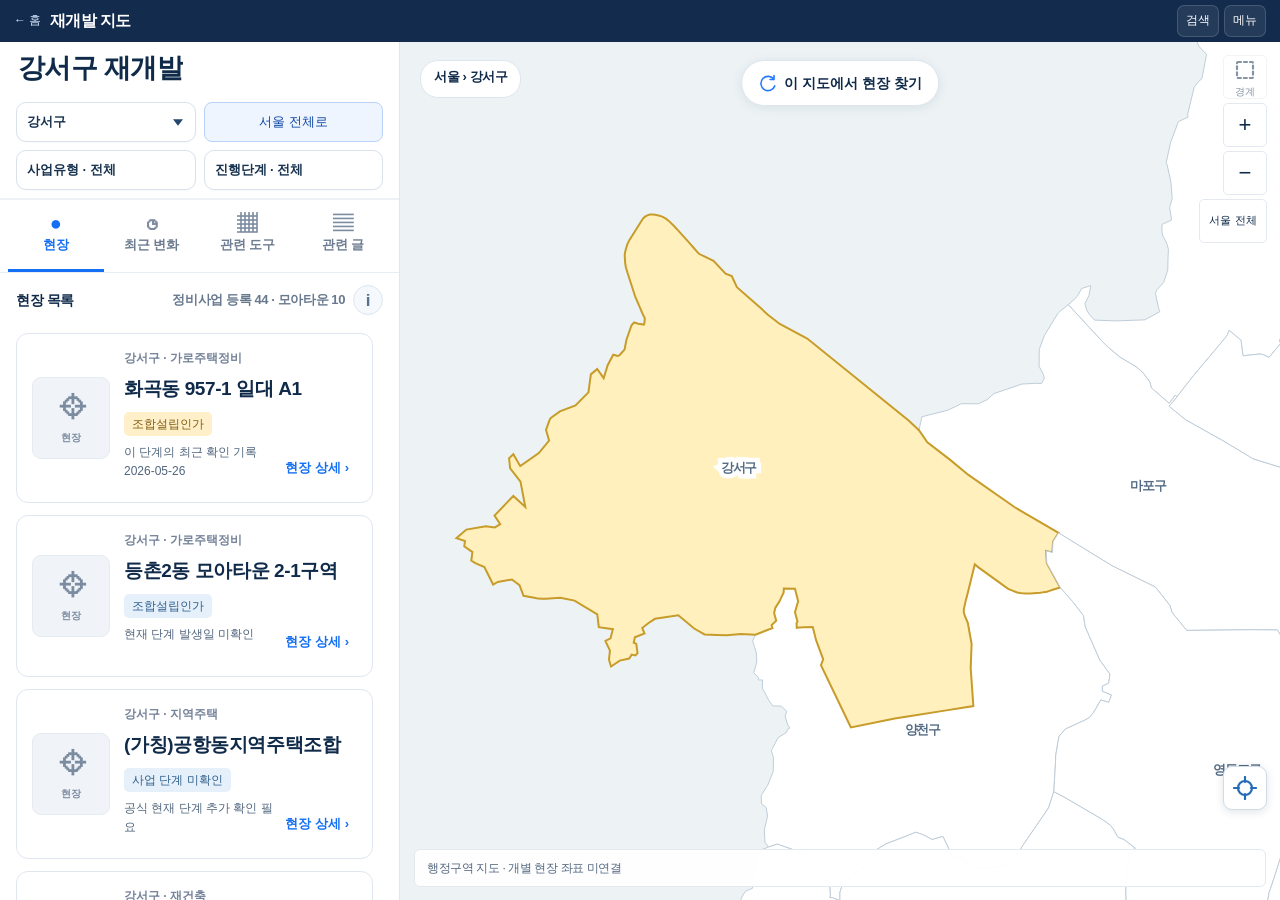
==== app/index.html @ 0e72fe03 "Add redevelopment project links and restore exploration state" ====
<!doctype html><html lang="ko"><head><meta charset="utf-8"><meta name="viewport" content="width=device-width,initial-scale=1"><meta name="robots" content="noindex,nofollow"><meta name="theme-color" content="#102b49"><title>Rent Check 개선 코드 검수 · 미완료</title><link rel="icon" href="favicon.svg"><link rel="stylesheet" href="style.css"><link rel="stylesheet" href="ui-polish.css"><link rel="stylesheet" href="home-calendar-ui.css"><link rel="stylesheet" href="redevelopment-pilot.css?v=20261013-6"><link rel="stylesheet" href="redevelopment-shell.css?v=20261014-links1"></head><body>
<a class="skip" href="#results">목록으로 이동</a><header><a class="brand" href="#map" data-page="map"><b>Rc</b> Rent Check</a><nav class="topnav" aria-label="주요 메뉴"><button data-page="map" aria-current="page"><svg viewBox="0 0 24 24" fill="none" stroke="currentColor" stroke-width="2.2" stroke-linecap="round" stroke-linejoin="round" aria-hidden="true"><path d="M20 10c0 6-8 12-8 12S4 16 4 10a8 8 0 1 1 16 0Z" fill="currentColor"/><circle cx="12" cy="10" r="2.5" fill="white" stroke="white"/></svg><span>지도 탐색</span></button><button data-page="tools"><svg viewBox="0 0 24 24" fill="none" stroke="currentColor" stroke-width="2.2" stroke-linecap="round" stroke-linejoin="round" aria-hidden="true"><rect x="5" y="2" width="14" height="20" rx="2" fill="currentColor"/><path d="M8 6h8M8 11h1m3 0h1m3 0h.01M8 15h1m3 0h1m3 0h.01M8 19h1m3 0h1m3 0h.01" stroke="white"/></svg><span>계산도구</span></button><button data-page="articles"><svg viewBox="0 0 24 24" fill="none" stroke="currentColor" stroke-width="2.2" stroke-linecap="round" stroke-linejoin="round" aria-hidden="true"><path d="M6 2h9l4 4v16H6Z" fill="currentColor"/><path d="M14 2v5h5M9 11h7M9 15h7M9 19h5" stroke="white"/></svg><span>글 모아보기</span></button></nav><a class="header-calendar" href="public-housing.html" aria-label="공공주택 캘린더 열기" title="공공주택 캘린더"><svg class="header-calendar-icon" viewBox="0 0 24 24" fill="none" stroke="currentColor" stroke-width="1.8" stroke-linecap="round" stroke-linejoin="round" aria-hidden="true"><rect x="3" y="5" width="18" height="16" rx="2"/><path d="M7 3v4m10-4v4M3 11h18M7 15h2m4 0h2m-8 3h2"/></svg><span class="header-calendar-full">공공주택 캘린더 →</span><span class="header-calendar-short" aria-hidden="true">캘린더</span></a><span class="private">비공개 검수중</span><div class="mobile-header-actions"><button data-open-search aria-label="현장 이름·주소 검색" disabled><svg viewBox="0 0 24 24" fill="none" stroke="currentColor" stroke-width="2.2" aria-hidden="true"><circle cx="10" cy="10" r="6"/><path d="m15 15 6 6"/></svg></button><button data-open-menu aria-label="빠른 메뉴" disabled><svg viewBox="0 0 24 24" fill="none" stroke="currentColor" stroke-width="2.2" aria-hidden="true"><path d="M4 6h16M4 12h16M4 18h16"/></svg></button></div></header>
<main id="mapPage"><div class="tabs" role="tablist" aria-label="지도 주제"><button role="tab" data-tab="transactions" aria-selected="true">실거래</button><button role="tab" data-tab="housing">공공주택</button><button role="tab" data-tab="redevelopment">재개발</button><button role="tab" data-tab="sale">분양</button><button role="tab" data-tab="auction">경매</button></div>
<div id="designFilters" class="design-filterbar" aria-label="지도 조건" aria-busy="true"><div class="filter-chip-scroll"><select id="designDistrict" aria-label="지역 자료 불러오는 중" disabled><option>지역 준비 중</option></select><select aria-label="사업유형 준비 중" disabled><option>사업유형</option></select><select aria-label="진행단계 준비 중" disabled><option>진행단계</option></select></div><button data-design-more aria-label="추가 조건 준비 중" disabled>☷</button></div>
<section class="kakao-connect" aria-label="카카오 지도 직접 연결"><details><summary>카카오 지도 연결 · 이 탭에서만 사용</summary><p>JavaScript 키는 이 탭 메모리에서만 사용하며, 지도 연결 버튼을 누르면 공식 카카오 SDK 요청으로 카카오에 전달됩니다. 우리 서버·저장소·페이지 주소·분석 로그에 저장하지 않습니다. 새로고침하면 다시 입력해야 합니다.</p><div class="kakao-input-row"><label for="kakaoSessionKey">시제품 JavaScript 키</label><input id="kakaoSessionKey" type="password" autocomplete="off" spellcheck="false" autocapitalize="none" aria-describedby="kakaoConnectionStatus"><button type="button" id="connectKakao">지도 연결</button></div><p id="kakaoConnectionStatus" role="status">직접 키를 입력하고 버튼을 누르기 전에는 카카오 SDK를 요청하지 않습니다. 실제 지도 연결은 아직 미검증입니다.</p></details></section><div class="workspace"><aside class="listpane"><div class="sheet-handle"></div><div class="listtop"><h1 id="listTitle">자료 불러오는 중</h1><button id="mobileToggle" class="subtle">지도 크게</button></div><nav id="subnav" class="subnav" aria-label="주제별 메뉴"></nav><div class="filters"><label>지역<select id="district"></select></label><label id="dongLabel">동<select id="dong"><option value="all">동 전체</option></select></label><label class="searchlabel">이름·주소 검색<input id="search" type="search" placeholder="현장 또는 단지명" autocomplete="off"></label></div><div id="context"></div><div class="listhead"><strong id="resultTitle"></strong><span id="count" aria-live="polite"></span></div><p id="coverage" class="coverage"></p><div id="results" tabindex="-1" aria-busy="true"></div></aside>
<section class="mapsection" aria-label="서울 주거 지도"><div class="maphead"><strong id="mapHeading">서울 · 강서구</strong><span id="mapLevel">구 → 동 → 단지</span></div><div class="mapcanvas"><div id="kakaoMap" hidden aria-label="카카오 재개발 지도"></div><div id="kakaoMapStatus" class="kakao-map-status" role="status"></div><svg id="map" viewBox="0 0 900 640" role="group" aria-label="서울 행정구역 지도"></svg><div class="zoom"><button id="zoomIn" aria-label="지도 확대">+</button><button id="zoomOut" aria-label="지도 축소">−</button><button id="resetMap">서울 전체</button></div><button id="searchBounds" class="bounds">이 지도 범위에서 보기</button><div id="mapLegend" class="mapnote">구·동 선택 후 단지를 선택하세요.</div></div><p id="mapCaption" class="mapcaption">행정구역 기반 지도 · 건물 경계나 지적도와 다릅니다.</p><div class="sourcefoot">SGIS 원자료 · vuski/admdongkor 가공 · 2026.07.01 <a href="LICENSE-DATA.txt" target="_blank">이용조건</a></div></section>
<aside id="detail" class="detailpane" hidden aria-labelledby="detailTitle"><div class="detailtop"><button id="closeDetail" class="subtle">← 목록으로</button><span id="detailKind"></span><button id="collapseDetail" class="subtle mobile-only" aria-expanded="true">축소</button></div><div id="detailBody"></div></aside></div></main>
<main id="toolsPage" hidden class="contentpage"><span class="eyebrow">목적에 맞게 바로 계산하세요</span><h1>계산도구</h1><p class="muted">기존 계산기의 독립 주소와 계산 규칙을 그대로 이용합니다.</p><div id="toolsGrid" class="cardgrid"></div><p class="warning">청년주택 가점 도구는 청년주택에만 적용됩니다. 든든전세·신혼부부 공고의 자격 판단에는 사용하지 않습니다. 전월세 비교는 민간 임대차용이며 공공임대 조건 계산에 적용하지 않습니다.</p></main>
<main id="articlesPage" hidden class="contentpage"><h1>글 모아보기</h1><div class="articletoolbar"><div class="segmented" role="tablist" aria-label="글 종류"><button data-category="analysis" role="tab" aria-selected="true">자체 분석</button><button data-category="guide" role="tab" aria-selected="false">실전 가이드</button></div><label>글 검색<input id="articleSearch" type="search" placeholder="제목으로 찾기"></label></div><div id="articlesList"></div></main>
<main id="readerPage" hidden><div class="readerbar"><button id="backReader" class="subtle">← 이전 화면으로</button><span id="readerCategory" class="badge gold"></span><a id="readerOriginal" target="_blank" rel="noopener">기존 주소에서 보기 ↗</a></div><p class="reader-note">기존 본문·표를 담은 읽기 화면입니다. 분석의 기준일은 본문에 표시된 날짜를 따릅니다.</p><iframe id="articleFrame" title="글 전체 본문" sandbox="allow-scripts allow-same-origin allow-popups allow-popups-to-escape-sandbox"></iframe></main>
<footer><span class="brand small"><b>Rc</b> Rent Check</span><button id="aboutBtn">자료·검토 범위</button><a href="https://rent-check.kr/" target="_blank" rel="noopener">기존 사이트 ↗</a><span>2026.10.09 고정 자료 · 자동 갱신 미연결</span></footer>
<dialog id="about"><div class="detailtop"><h2>자료·검토 범위</h2><button id="closeAbout" class="subtle">닫기</button></div><div class="aboutbody"><p>운영 사이트를 바꾸지 않은 비공개 시제품입니다. 실거래는 강서구 684개 단지의 공개 집계 자료를 동별·단지별로 나누어 불러옵니다. 최근 6개월 기본, 상세에서 최근 3개월을 선택할 수 있습니다.</p><p>공공주택은 2026.10.01 LH 서울 든든전세 공고의 25개 공급대상, 56호입니다. 동·호는 공식 공급목록 그대로 유지합니다. 확인된 주소 좌표만 지도에 표시하며 미확인 주소는 목록에서 확인할 수 있습니다.</p><p>실거래 좌표는 기존 공개 캐시 기준입니다. 공공주택 좌표의 주소 대조 근거는 상세에 표시합니다. 지도는 현장 측량 결과가 아닙니다.</p><p>재개발은 공식 정비사업 등록 1,175행과 모아타운 관리구역 113개를 구분해 표시합니다. 전체 현장의 상세 이력을 새로 수집한 자료는 아닙니다. 미수집 정보는 확인 필요로 표시합니다. 분양·경매는 자료 미연결이며 실제 매물이나 가격을 만들지 않았습니다.</p><p>사용자가 직접 연결하면 카카오 지도 API를 사용합니다. 추적 코드·광고 스크립트·위치 권한은 사용하지 않습니다. 원본 비공개 Engine 자료는 포함하지 않았습니다. 기존 글의 링크와 도구 주소는 운영 주소로 연결됩니다.</p><p>SVG 경계: SGIS · vuski/admdongkor, CC BY 4.0. <a href="LICENSE-DATA.txt" target="_blank">이용조건</a></p></div></dialog>
<script src="data/projects.js" defer></script><script src="data/redevelopment-stage-checks.js?v=20261013-card1" defer></script><script src="redevelopment-status.js?v=20261013-date-route1" defer></script><script src="redevelopment-card.js?v=20261014-links1" defer></script><script src="kakao-map-engine.js?v=20261013-card1" defer></script><script src="config.public.js" defer></script><script src="kakao-session.js" defer></script><script src="housing-list-state.js"></script>
<script src="housing-supply.js"></script><script src="home-calendar-link.js" defer></script><script src="data/banghwa6-pilot.js" defer></script><script src="redevelopment-pilot.js?v=20261014-links1" defer></script><script src="redevelopment-shell.js?v=20261013-route1" defer></script><script src="app.js?v=20261014-links1" defer></script><dialog id="calendarDialog" class="calendar-dialog" aria-label="공고 캘린더"></dialog><script src="kakao-autoconnect.js" defer></script><script src="ui-polish.js" defer></script></body></html>
---- app/style.css ----
:root{--navy:#102b49;--ink:#102740;--gold:#d3a12b;--blue:#246cb6;--line:#dce5ee;--muted:#657990;--bg:#f4f7fa}*{box-sizing:border-box}body{margin:0;background:var(--bg);color:var(--ink);font:15px/1.6 system-ui,-apple-system,'Malgun Gothic',sans-serif}button,input,select{font:inherit;color:inherit}button,a,select{-webkit-tap-highlight-color:transparent}button{cursor:pointer}button:disabled{opacity:.5;cursor:default}a{color:var(--blue);text-underline-offset:3px}button:focus-visible,a:focus-visible,input:focus-visible,select:focus-visible,[tabindex]:focus-visible{outline:3px solid #448de0;outline-offset:3px}[hidden]{display:none!important}.skip{position:fixed;top:-80px;background:#fff;z-index:50;padding:12px}.skip:focus{top:0}header{display:flex;align-items:center;gap:56px;background:#fff;border-bottom:1px solid var(--line);padding:0 3%;min-height:82px}.brand{display:flex;align-items:center;gap:10px;color:var(--navy);font-size:23px;font-weight:800;letter-spacing:-1px;text-decoration:none;white-space:nowrap}.brand b{display:grid;place-items:center;width:39px;height:39px;background:var(--gold);color:#fff;font-size:24px;border-radius:7px;font-weight:500}.topnav{display:flex;gap:22px;align-self:stretch}.topnav button{border:0;border-bottom:4px solid transparent;background:none;padding:12px 13px;font-size:17px;font-weight:750}.topnav button[aria-current=page]{border-color:var(--gold)}.private{margin-left:auto;font-size:12px;color:var(--muted)}main{padding:20px 3% 10px;max-width:1800px;margin:auto}.tabs{display:flex;border:1px solid var(--line);border-radius:7px;overflow:hidden;margin-bottom:16px;background:#edf3f8}.tabs button{flex:1;border:0;border-right:1px solid var(--line);padding:13px 4px;background:none;font-weight:700;font-size:16px;border-bottom:3px solid transparent}.tabs button[aria-selected=true]{background:var(--navy);color:#fff;border-bottom-color:var(--gold)}.workspace{display:grid;grid-template-columns:340px minmax(0,1fr);gap:14px;align-items:start}.workspace.has-detail{grid-template-columns:290px minmax(300px,1fr) 390px}.listpane,.mapsection,.detailpane{background:#fff;border:1px solid var(--line);border-radius:9px;overflow:hidden;min-width:0}.listtop,.listhead{display:flex;justify-content:space-between;align-items:center;gap:8px;padding:17px 18px 0}.listtop h1{font-size:19px;margin:0}.listhead{font-size:14px;padding-top:13px}.listhead span{font-size:12px;color:var(--muted)}.subnav{display:flex;gap:0;margin:13px 14px 0;border-bottom:1px solid var(--line)}.subnav:empty{display:none}.subnav button{padding:8px 6px;flex:1;background:none;border:0;border-bottom:3px solid transparent;font-size:13px;white-space:nowrap}.subnav button[aria-current=page]{font-weight:800;border-color:var(--gold);color:var(--navy)}.filters{padding:14px 17px;display:grid;grid-template-columns:1fr 1fr;gap:9px}.searchlabel{grid-column:1/-1}label{font-size:12px;color:var(--muted)}input,select{display:block;width:100%;margin-top:4px;border:1px solid #ccd8e4;border-radius:6px;min-height:40px;background:#fff;padding:8px;min-width:0;font-size:14px}.coverage{font-size:12px;color:var(--muted);margin:5px 18px 12px}.muted{color:var(--muted)}#results{max-height:58vh;overflow:auto;padding:0 12px 12px;scrollbar-width:thin}.result{display:block;text-align:left;width:100%;padding:15px;background:#fff;border:1px solid var(--line);border-radius:7px;margin:0 0 8px;transition:background .1s}.result:hover{background:#f7faff;border-color:#aec2d7}.result.selected{background:#fffaf0;border:2px solid var(--gold);padding:14px}.result h3{font-size:16px;line-height:1.5;margin:7px 0 4px}.result p{font-size:13px;color:var(--muted);margin:3px 0}.resultfooter{display:flex;justify-content:space-between;font-size:12px;margin-top:10px;color:var(--muted)}.badge{display:inline-block;background:#eaf0f7;padding:2px 8px;border-radius:20px;font-size:12px;color:#345473}.gold{background:#fff0ca;color:#805d12}.price{font-size:19px;font-weight:800;color:var(--navy)}.mapsection{position:sticky;top:15px}.maphead{display:flex;justify-content:space-between;padding:15px 18px;border-bottom:1px solid var(--line);gap:10px}.maphead span{font-size:12px;color:var(--muted)}.mapcanvas{position:relative;background:#edf3f5;overflow:hidden}#map{display:block;width:100%;height:calc(100vh - 270px);min-height:470px;max-height:760px;touch-action:none}.district{fill:#fff;stroke:#bfcdd9;stroke-width:1;vector-effect:non-scaling-stroke;cursor:pointer}.district.active{fill:#fff0bd;stroke:#c79c2a;stroke-width:2}.district:hover{fill:#e4eef6}.map-label{fill:#536b83;paint-order:stroke;stroke:#fff;stroke-width:3px;text-anchor:middle;font-size:13px;pointer-events:none;font-weight:600}.pin{cursor:pointer;pointer-events:bounding-box}.pin circle{fill:var(--navy);stroke:#fff;stroke-width:2}.pin text{fill:#fff;font-size:12px;font-weight:700;text-anchor:middle;dominant-baseline:central}.pin.selected circle{fill:#bd8b17}.pin-label{fill:var(--navy);paint-order:stroke;stroke:#fff;stroke-width:3;font-size:12px;font-weight:700;text-anchor:middle}.zoom{position:absolute;right:13px;top:13px;display:grid;gap:4px}.zoom button{background:#fff;border:1px solid var(--line);border-radius:5px;min-width:40px;min-height:40px;font-size:22px}.zoom button:last-child{font-size:12px}.bounds{position:absolute;left:50%;top:13px;transform:translateX(-50%);border:1px solid var(--line);background:#fff;border-radius:20px;padding:9px 13px;font-size:12px;white-space:nowrap}.mapnote{position:absolute;bottom:13px;left:14px;right:14px;background:#fffffff0;border:1px solid var(--line);border-radius:6px;padding:9px 12px;font-size:12px}.mapcaption,.sourcefoot{font-size:11px;color:var(--muted);margin:10px 16px 4px}.sourcefoot{margin:0 16px 12px}.detailpane{max-height:calc(100vh - 175px);overflow:auto;position:sticky;top:15px}.detailtop{display:flex;justify-content:space-between;align-items:center;gap:8px;padding:14px;border-bottom:1px solid var(--line);background:#fff;position:sticky;top:0;z-index:2}.detailtop span{font-size:12px;color:var(--muted)}#detailBody{padding:20px}#detailBody h2{font-size:24px;line-height:1.45;margin:8px 0 12px;letter-spacing:-.8px}#detailBody h3{font-size:16px;margin:20px 0 8px}#detailBody p{font-size:13px}.subtle{border:1px solid #cbd8e4;border-radius:6px;background:#fff;padding:8px 11px;font-size:13px;min-height:40px}.action{display:block;padding:11px 14px;background:var(--navy);border:1px solid var(--navy);color:#fff;border-radius:6px;text-align:center;text-decoration:none;margin-top:9px;font-weight:700;font-size:14px}.action.secondary{background:#fff;color:var(--navy)}.warning{background:#f4f6f9;padding:13px;border-radius:7px;font-size:13px;color:#596c80}.factgrid{display:grid;grid-template-columns:1fr 1fr;gap:8px}.fact{padding:11px;background:#f4f7fa;border:1px solid var(--line);border-radius:7px}.fact small{display:block;font-size:12px;color:var(--muted)}.fact strong{font-size:17px}dl{font-size:13px}dt{color:var(--muted);margin-top:10px}dd{margin:2px 0 0;font-weight:600}.tablewrap{overflow:auto}table{border-collapse:collapse;width:100%;font-size:12px;white-space:nowrap}th,td{text-align:left;padding:10px 8px;border-bottom:1px solid var(--line)}th{background:#f2f5f8;color:#556b82}.segmented{display:flex;border:1px solid var(--line);border-radius:6px;overflow:hidden}.segmented button{flex:1;border:0;padding:10px 9px;background:#f4f7fb;white-space:nowrap;font-size:13px}.segmented button[aria-selected=true],.segmented button[aria-pressed=true]{background:var(--navy);color:#fff;font-weight:700}.detailfilters{display:grid;grid-template-columns:1fr 1fr;gap:8px;margin:12px 0}.empty{text-align:center;padding:35px 16px;color:var(--muted)}.empty strong{display:block;font-size:17px;color:var(--navy);margin-bottom:8px}.empty p{font-size:13px}.empty .icon{display:block;font-size:34px;margin-bottom:12px}.contextbox{margin:0 16px 12px;padding:12px;background:#fffaf0;border:1px solid #ebd89e;border-radius:7px;font-size:12px}.contextbox strong{display:block;margin:4px 0}.contextbox button{font-size:12px;border:0;background:none;text-decoration:underline;padding:4px 0}.contentpage{max-width:1100px;padding-top:35px;min-height:70vh}.contentpage h1{font-size:30px;margin:3px 0 20px;letter-spacing:-1px}.eyebrow{font-size:12px;color:#8d6c25}.cardgrid{display:grid;grid-template-columns:repeat(3,1fr);gap:18px;margin:25px 0}.toolcard{background:#fff;border:1px solid var(--line);border-radius:9px;padding:24px}.toolcard h2{font-size:20px}.toolcard p{font-size:14px;color:var(--muted)}.articletoolbar{display:flex;justify-content:space-between;gap:20px;margin-bottom:22px;align-items:center}.articletoolbar .segmented{min-width:280px}.articletoolbar input{min-width:240px}.articlecard{display:flex;align-items:center;gap:24px;padding:25px;background:#fff;border:1px solid var(--line);border-radius:9px;width:100%;text-align:left;margin-bottom:15px}.articleicon{font-size:35px;display:grid;place-items:center;width:95px;height:95px;background:#edf2f7;border-radius:7px}.articlecard h2{font-size:22px;margin:10px 0}.articlecard p{margin:0;color:var(--muted);font-size:14px}.readerbar{display:flex;align-items:center;gap:15px;padding:5px 0 14px}.readerbar a{margin-left:auto;font-size:13px}.reader-note{font-size:12px;color:var(--muted);margin:0 0 14px}#readerPage{max-width:1120px}#articleFrame{width:100%;height:calc(100vh - 240px);min-height:620px;border:1px solid var(--line);border-radius:8px;background:#fff}footer{display:flex;align-items:center;gap:22px;padding:20px 3%;border-top:1px solid var(--line);margin-top:14px;background:#fff;font-size:12px;color:var(--muted)}footer button{border:0;background:none;font-size:12px;color:var(--muted)}footer a{color:var(--muted)}footer>span:last-child{margin-left:auto}.brand.small{font-size:15px}.brand.small b{width:26px;height:26px;font-size:17px}dialog{border:1px solid var(--line);border-radius:12px;padding:0;width:min(600px,94vw);max-height:85vh;color:var(--ink)}dialog::backdrop{background:#102b4970}.aboutbody{padding:20px;font-size:14px}dialog h2{font-size:19px;margin:0}#mobileToggle,.sheet-handle{display:none}
@media(max-width:1050px){.workspace.has-detail{grid-template-columns:290px minmax(0,1fr)}.workspace.has-detail .detailpane{grid-column:2;grid-row:1;z-index:4;max-height:calc(100vh - 190px);box-shadow:0 8px 40px #102b4920}.workspace.has-detail .mapsection{opacity:.18;pointer-events:none}.topnav{gap:5px}header{gap:22px}.private{font-size:11px}}
@media(max-width:700px){header{min-height:108px;padding:12px 15px 0;display:grid;grid-template-columns:1fr auto;gap:7px}.brand{font-size:21px}.brand b{width:33px;height:33px}.private{font-size:10px}.topnav{grid-row:2;grid-column:1/-1;justify-content:space-between}.topnav button{font-size:14px;padding:9px 14px;flex:1}.tabs{border-radius:0;margin:0;border-left:0;border-right:0}.tabs button{font-size:13px;padding:11px 2px}.tabs button[aria-selected=true]{background:#fff;color:var(--navy)}#mapPage{padding:0}.workspace,.workspace.has-detail{display:flex;flex-direction:column;gap:0;position:relative}.mapsection{position:relative;top:auto;order:0;width:100%;border:0;border-radius:0}.maphead{padding:10px 15px}.maphead strong{font-size:13px}.maphead span{font-size:11px}#map{height:290px;min-height:290px}.mapcaption,.sourcefoot{display:none}.mapnote{font-size:10px;padding:6px 9px;bottom:8px;left:8px;right:8px}.zoom{top:8px;right:8px}.zoom button{min-height:34px;min-width:34px;font-size:18px}.zoom button:last-child{font-size:10px}.bounds{top:8px;font-size:10px;padding:7px 10px}.listpane{order:1;width:100%;border-radius:18px 18px 0 0;box-shadow:0 -5px 20px #102b4910;z-index:2;margin-top:-2px;min-height:330px}.sheet-handle{display:block;width:38px;height:4px;border-radius:3px;background:#bbc8d6;margin:10px auto 0}.listtop{padding:12px 17px 0}.listtop h1{font-size:18px}#mobileToggle{display:block;min-height:33px;font-size:12px}.subnav{margin:12px 12px 0}.subnav button{padding:8px 4px;font-size:12px}.filters{padding:12px 16px;gap:8px}.filters input,.filters select{font-size:13px;min-height:38px}#results{max-height:none;padding:0 12px 18px}.result{padding:15px}.mapexpanded .listpane #results,.mapexpanded .filters,.mapexpanded #context,.mapexpanded .coverage,.mapexpanded .listhead,.mapexpanded .subnav{display:none}.mapexpanded #map{height:calc(100vh - 325px);min-height:300px}.workspace.has-detail .mapsection{opacity:1;pointer-events:auto}.workspace.has-detail .detailpane{position:relative;order:2;width:100%;grid-column:auto;grid-row:auto;margin-top:-130px;border-radius:18px 18px 0 0;max-height:none;box-shadow:0 -8px 30px #102b4930}.workspace.has-detail .listpane{display:none}#detailBody{padding:18px}.detailtop{padding:12px 16px}#detailBody h2{font-size:23px}.contentpage{padding:25px 16px;min-height:65vh}.contentpage h1{font-size:27px}.cardgrid{grid-template-columns:1fr;gap:12px;margin:18px 0}.toolcard{padding:19px}.articletoolbar{display:block}.articletoolbar .segmented{min-width:0;margin-bottom:12px}.articletoolbar input{min-width:0}.articlecard{gap:14px;padding:18px}.articleicon{width:56px;height:75px;flex-shrink:0;font-size:28px}.articlecard h2{font-size:18px}.articlecard p{font-size:12px}.readerbar{flex-wrap:wrap;gap:8px}.readerbar a{font-size:11px}#readerPage{padding:12px 10px}#articleFrame{min-height:680px;height:calc(100vh - 240px)}.reader-note{font-size:11px}footer{flex-wrap:wrap;gap:12px;padding:18px 15px}footer>span:last-child{margin-left:0;width:100%;font-size:10px}.private{white-space:nowrap}}
@media(prefers-reduced-motion:reduce){*{transition:none!important;scroll-behavior:auto!important}}
/* Redevelopment reference: map-led discovery, compact facts, clear current event. */
:root{--navy:#102947;--gold:#d4a323;--ink:#102341;--bg:#f6f8fb}body{font-family:'Pretendard','Noto Sans KR','Noto Sans CJK KR','Apple SD Gothic Neo',system-ui,sans-serif;letter-spacing:-.025em}h1,h2,h3{letter-spacing:-.045em}.listpane{border-color:#e3e9f1}.listtop h1{font-size:21px;font-weight:800}.tabs button{font-weight:750}.site-card{position:relative;border:1px solid #e0e7ef;border-radius:9px;background:white;margin:0 0 12px;padding:12px}.site-card.selected{border:2px solid var(--gold);padding:11px;box-shadow:0 3px 13px #b58b2014}.site-select{display:flex;gap:12px;width:100%;padding:0;text-align:left;border:0;background:none}.site-thumb{flex:0 0 76px;height:92px;display:flex;flex-direction:column;justify-content:center;align-items:center;border-radius:7px;background:linear-gradient(150deg,#eef3f7,#e0e8ee);color:#74849a}.site-thumb b{font-size:23px;line-height:1.2;color:#536985}.site-thumb small{font-size:10px;text-align:center;line-height:1.5;margin-top:7px}.site-copy{min-width:0}.site-copy h3{font-size:18px;line-height:1.35;margin:2px 0 8px;font-weight:800}.site-copy p{font-size:12px;color:var(--muted);line-height:1.5;margin:8px 0 0}.badge.blue{background:#e6f0fb;color:#2f608d}.site-detail-link{display:block;margin:10px 0 0 auto;padding:6px 12px;border:1px solid var(--navy);border-radius:5px;background:var(--navy);color:white;font-size:12px;font-weight:700}.site-media-status{display:flex;gap:10px;padding:12px;border-radius:8px;background:#edf3f7;margin-bottom:17px;align-items:center}.site-media-status>span{font-size:29px;color:#8596aa}.site-media-status strong{font-size:12px;display:block;color:#536b83}.site-media-status small{font-size:10px;display:block;color:#75889d;line-height:1.5;margin-top:3px}.project-heading{display:flex;align-items:center;gap:8px;flex-wrap:wrap}.project-heading h2{margin:0!important;font-size:23px!important;line-height:1.4!important}.project-address{font-size:13px!important;font-weight:500;margin:10px 0 16px!important}.address-note{font-size:11px!important;color:#7b8794}.address-note .action{font-size:11px;display:inline;padding:0;border:0;background:none;text-decoration:underline;margin:0}.project-progress h3,.latest-change h3{font-size:15px!important;margin:16px 0 12px!important}.project-progress ol{display:flex;list-style:none;padding:0;margin:0}.project-progress li{flex:1;text-align:center;font-size:12px;color:#8090a4;position:relative;display:flex;flex-direction:column;align-items:center;line-height:1.5}.project-progress li::before{content:'';height:4px;background:#dfe5ec;position:absolute;left:0;right:0;top:12px;z-index:0}.project-progress li:first-child::before{left:50%}.project-progress li:last-child::before{right:50%}.project-progress i{position:relative;z-index:1;width:28px;height:28px;border-radius:50%;background:#bec8d3;border:5px solid #f5f7fa;margin-bottom:6px}.project-progress .done i{background:var(--navy)}.project-progress .current i{background:var(--gold)}.project-progress .current b{color:var(--navy)}.project-progress li.done::before,.project-progress li.current::before{background:#e4ca82}.project-progress b{font-size:12px}.project-progress p{font-size:11px!important;color:#7c8b9b;text-align:center;margin:10px 0 0}.latest-change>div{padding:14px;background:#f3f6f9;border:1px solid #e8edf3;border-radius:8px}.latest-change strong{font-size:14px;display:block}.latest-change span{font-size:11px;color:#77869a;display:block;margin-top:7px}.primary-next{margin:15px 0}.primary-next .action{min-height:43px;display:flex;justify-content:center;align-items:center;margin-top:8px}.project-facts{margin-top:18px;border:1px solid var(--line);border-radius:7px;padding:13px;font-size:13px}.project-facts summary{cursor:pointer;font-weight:700}.related-project-actions{margin-top:16px}.workspace[data-topic=redevelopment] #detailBody{padding:18px}.workspace[data-topic=redevelopment] .detailpane{scrollbar-width:thin}
@media(min-width:701px){.workspace[data-topic=redevelopment]:not(.has-detail){grid-template-columns:minmax(330px,32%) minmax(0,1fr)}.workspace[data-topic=redevelopment].has-detail{grid-template-columns:290px minmax(290px,1fr) 370px}}
@media(max-width:700px){.workspace[data-topic=redevelopment].has-detail:not(.sheet-collapsed):not(.detail-map-visible) .mapsection{display:none}.workspace[data-topic=redevelopment].has-detail .detailpane{margin-top:0;border-radius:0;border:0;box-shadow:none;width:100%;max-height:none}.workspace[data-topic=redevelopment].has-detail.detail-map-visible .mapsection{display:block;order:0}.workspace[data-topic=redevelopment].has-detail.detail-map-visible #map{height:230px;min-height:230px}.workspace[data-topic=redevelopment] .detailtop{position:relative;padding:10px 16px;border-bottom:0}.workspace[data-topic=redevelopment] #detailBody{padding:5px 17px 24px}.site-media-status{padding:8px 10px;margin-bottom:13px}.site-media-status>span{font-size:23px}.site-media-status strong{font-size:11px}.site-media-status small{font-size:9px}.project-heading h2{font-size:23px!important}.project-address{margin:9px 0 12px!important}.project-progress h3{margin:12px 0 8px!important}.latest-change h3{margin:13px 0 8px!important}.latest-change>div{padding:11px}.project-progress p{font-size:10px!important;margin:7px 0}.primary-next{display:grid;grid-template-columns:1fr 1fr;gap:7px;margin:13px 0}.primary-next .action{font-size:12px;padding:8px;margin:0}.site-card{padding:12px}.site-card.selected{padding:11px}.site-thumb{flex-basis:76px;height:82px}.site-copy h3{font-size:18px}.site-detail-link{font-size:12px}.site-copy p{font-size:11px}.listtop h1{font-size:20px}}
@media(min-width:701px) and (max-width:1150px){.workspace[data-topic=redevelopment].has-detail{grid-template-columns:310px minmax(0,1fr)}.workspace[data-topic=redevelopment].has-detail .detailpane{grid-column:2;grid-row:1;z-index:5}.workspace[data-topic=redevelopment].has-detail .mapsection{grid-column:2;grid-row:1;opacity:.15}}
@media(max-width:700px){.workspace[data-topic=redevelopment].has-detail.detail-map-visible .mapsection{opacity:1;pointer-events:auto}}
/* Review corrections: controls remain reachable while only detail content scrolls. */
.mobile-only{display:none}.result-section-title{font-size:15px;margin:15px 5px 8px}.housing-unmapped{margin-top:20px;border-top:1px solid var(--line)}.condition-label{font-size:13px;font-weight:700;color:#425e7c}.factgrid .fact strong{overflow-wrap:anywhere}.detailtop{flex-shrink:0}.detailtop #detailKind{margin-left:auto}
@media(max-width:700px){
.mobile-only{display:inline-flex;align-items:center;justify-content:center}body.detail-open{overflow:hidden;height:100dvh}body.detail-open header{position:relative;z-index:45}body.detail-open .tabs{position:relative;z-index:45}
.workspace.has-detail .detailpane,.workspace[data-topic=redevelopment].has-detail .detailpane{position:fixed;inset:160px 0 0;z-index:40;display:flex;flex-direction:column;max-height:none;overflow:hidden;margin:0;border:1px solid var(--line);border-radius:16px 16px 0 0;box-shadow:0 -5px 24px #102b4925}
.workspace.has-detail .detailtop,.workspace[data-topic=redevelopment].has-detail .detailtop{position:relative;top:auto;display:flex;padding:10px 14px;border-bottom:1px solid var(--line);gap:7px;flex-shrink:0}.detailtop .subtle{font-size:12px;min-height:38px;padding:7px 10px}
.workspace.has-detail #detailBody,.workspace[data-topic=redevelopment].has-detail #detailBody{overflow-y:auto;overscroll-behavior:contain;min-height:0;flex:1;padding:16px;-webkit-overflow-scrolling:touch}.workspace.has-detail #detailBody>h2{margin-top:8px}.workspace.has-detail .mapsection{display:block;opacity:1;pointer-events:auto}.workspace.has-detail .listpane{display:none}
.workspace.has-detail.sheet-collapsed .detailpane,.workspace[data-topic=redevelopment].has-detail.sheet-collapsed .detailpane{top:auto;height:150px}.workspace.has-detail.sheet-collapsed #detailBody{overflow:hidden}.workspace.has-detail.sheet-collapsed #detailBody>*{display:none}.workspace.has-detail.sheet-collapsed #detailBody>#detailTitle,.workspace.has-detail.sheet-collapsed #detailBody>.project-heading{display:flex;margin:0}.workspace.has-detail.sheet-collapsed #detailBody{flex:none;padding-top:8px}
}

.kakao-connect{padding:12px 24px;background:#fff9e9;border-bottom:1px solid #dfc779;font-size:13px}.kakao-connect summary{font-weight:800;cursor:pointer}.kakao-connect p{margin:8px 0;color:#536274;line-height:1.55}.kakao-input-row{display:flex;gap:10px;align-items:center;flex-wrap:wrap}.kakao-input-row input{max-width:340px;min-width:170px;padding:9px;border:1px solid #acb9c8;border-radius:5px}.kakao-input-row button{background:#102b49;color:white;border:0;border-radius:5px;padding:10px 16px}#kakaoMap{position:absolute;inset:0;z-index:1;min-height:300px}.mapcanvas.kakao-connected .zoom{z-index:4}.mapcanvas.kakao-connected #mapLegend{display:none}.mapcanvas.kakao-connected #searchBounds{z-index:4}.kakao-map-status{display:none}.kakao-connected .kakao-map-status{display:block;position:absolute;left:10px;bottom:24px;right:10px;z-index:4;background:#ffffffed;padding:8px;border-radius:5px;font-size:12px}.kakao-site-point .site-pin{background:#123a59;color:#fff;border:3px solid #fff;border-radius:50%;width:44px;height:44px;font-weight:bold;box-shadow:0 2px 8px #0004}.kakao-site-point .site-pin.active{background:#bf9031}.kakao-site-point .map-callout{background:white;padding:12px;border-radius:10px;box-shadow:0 4px 20px #0003;width:240px;display:grid;gap:8px}.kakao-site-point .map-callout small{color:#596a7b}@media(max-width:700px){.kakao-connect{padding:10px 14px}.kakao-input-row input{width:100%;max-width:none}.kakao-connect:has(input:disabled) details p,.kakao-connect:has(input:disabled) .kakao-input-row{display:none}}
.mapsection:has(.kakao-connected) .sourcefoot,.mapsection:has(.kakao-connected) #mapCaption{display:none}

/* Pending live-session QA: viewport-aligned desktop map workspace. */
@media(min-width:701px){
body:has(#mapPage:not([hidden])){height:100dvh;overflow:hidden;display:flex;flex-direction:column}
body:has(#mapPage:not([hidden]))>header{flex:0 0 auto;min-height:68px}
#mapPage:not([hidden]){display:flex;flex-direction:column;flex:1;min-height:0;width:100%;max-width:none;padding:12px 2% 10px}
#mapPage .tabs{flex:0 0 auto;margin-bottom:10px}#mapPage .kakao-connect{flex:0 0 auto}
#mapPage .workspace{flex:1;min-height:0;align-items:stretch;position:relative}
#mapPage .listpane{display:flex;flex-direction:column;height:100%;min-height:0;overflow:hidden}
#mapPage .listpane>:not(#results){flex-shrink:0}
#mapPage #results{flex:1;min-height:0;max-height:none;overflow:auto;overscroll-behavior:contain}
#mapPage .mapsection{position:relative;top:auto;display:flex;flex-direction:column;height:100%;min-height:0}
#mapPage .maphead{flex-shrink:0}#mapPage .mapcanvas{flex:1;min-height:0}
#mapPage #map{height:100%;min-height:0;max-height:none}#mapPage #kakaoMap{min-height:0}
#mapPage .detailpane{position:relative;top:auto;display:flex;flex-direction:column;height:100%;min-height:0;max-height:none;overflow:hidden}
#mapPage .detailtop{position:relative;top:auto;flex-shrink:0}
#mapPage #detailBody{flex:1;min-height:0;overflow:auto;overscroll-behavior:contain}
body:has(#mapPage:not([hidden]))>footer{flex:0 0 auto;padding:5px 2%;margin-top:0;font-size:11px}
body:has(#mapPage:not([hidden]))>footer .brand{display:none}
}
.kakao-site-point .site-pin{width:26px;height:26px;border-width:2px;font-size:11px;box-shadow:0 1px 4px #0003}
.kakao-site-point .site-pin.active{width:32px;height:32px;border-width:3px}
.kakao-site-point .cluster-pin{width:34px;height:34px;background:#e9f1f8;color:#123a59;border-color:#123a59;font-size:12px}.cluster-list{max-height:230px;overflow:auto}.cluster-list button{text-align:left;background:#fff;border:1px solid #dce5ee;border-radius:4px;padding:6px}
@media(min-width:1101px){#mapPage .workspace,#mapPage .workspace[data-topic=redevelopment]:not(.has-detail){grid-template-columns:300px minmax(0,1fr)}#mapPage .workspace.has-detail,#mapPage .workspace[data-topic=redevelopment].has-detail{grid-template-columns:300px minmax(0,1fr) 360px}#mapPage .workspace.has-detail .mapsection,#mapPage .workspace.has-detail .detailpane{grid-column:auto;grid-row:auto;opacity:1}}
@media(min-width:701px) and (max-width:1100px){#mapPage .workspace,#mapPage .workspace.has-detail,#mapPage .workspace[data-topic=redevelopment]{grid-template-columns:280px minmax(0,1fr)}#mapPage .workspace.has-detail .detailpane{position:absolute;right:0;top:0;width:min(360px,100%);z-index:5}#mapPage .workspace.has-detail .mapsection{grid-column:2;grid-row:1;opacity:1}}
@media(min-width:701px){#mapPage .subnav,#mapPage .subnav:empty{display:flex;min-height:39px;margin:13px 14px 0}#mapPage .filters{min-height:140px}#mapPage #results,#mapPage #detailBody{scrollbar-gutter:stable}}
.result,.site-card,.site-copy,.result h3,.result p,.maphead,.map-callout{min-width:0;overflow-wrap:anywhere}

.location-evidence{margin:12px 0;border:1px solid var(--line);border-radius:7px;padding:9px 12px;font-size:12px}.location-evidence summary{cursor:pointer;font-weight:650;color:#536b83}.location-evidence p{margin:9px 0}.advertisement-slot{border:1px solid var(--line);border-radius:8px;margin:12px 0;padding:12px;background:#fff}.advertisement-slot .ad-label{font-size:10px;color:var(--muted)}

.notice-filters{display:grid;grid-template-columns:1fr 1fr;gap:8px;margin:4px 16px 12px}.notice-calendar{margin:12px 0;border:1px solid var(--line);border-radius:8px;padding:8px}.calendar-heading{display:flex;justify-content:space-between;align-items:center;margin-bottom:8px}.calendar-heading strong{font-size:14px}.calendar-grid{display:grid;grid-template-columns:repeat(7,minmax(0,1fr));gap:2px}.calendar-weekday{text-align:center;font-size:10px;color:var(--muted)}.calendar-day{min-height:45px;background:#f4f7fa;padding:2px;min-width:0}.calendar-day>b{font-size:10px;display:block}.calendar-day button{display:block;width:100%;padding:2px 0;border:0;border-radius:3px;background:#e8f0fa;font-size:9px;overflow-wrap:anywhere;text-align:center;margin:2px 0}.notice-calendar .coverage{margin:9px 0 0;font-size:10px}

/* R2 readability adapted to the existing fixed-width layout; no reference photos. */
.site-card{padding:16px 14px;margin-bottom:12px;border-radius:10px;box-shadow:0 2px 8px #172c4c06}.site-card.selected{padding:15px 13px;background:#fffdf6}.site-select{gap:0}.site-copy{width:100%}.project-kicker{display:block;font-size:11px;font-weight:600;color:#75839a;margin-bottom:7px}.site-copy h3{font-size:18px;line-height:1.48;letter-spacing:-.65px;margin:0 0 10px;overflow-wrap:anywhere}.site-copy .badge{font-size:12px;padding:3px 9px}.site-copy p{font-size:11px;line-height:1.65;margin-top:11px}.site-detail-link{padding:7px 12px;border-radius:6px;font-size:12px;margin-top:12px}.result{padding:17px 14px;border-radius:10px;margin-bottom:12px}.result h3{font-size:18px;line-height:1.5;letter-spacing:-.5px;margin:10px 0 8px}.result p{font-size:12px;line-height:1.75}.resultfooter{line-height:1.65;gap:8px;flex-wrap:wrap}.listtop h1{font-size:21px;letter-spacing:-.75px}.history-item{padding:11px 0;border-bottom:1px solid #edf0f4}.history-item time{font-size:11px;color:#8090a4}.history-item p{font-size:13px!important;line-height:1.75;margin:5px 0!important}.latest-events{margin-top:20px}.latest-events h3{font-size:16px!important}.project-facts[open]{background:#fafbfd}.project-facts summary{line-height:1.7}.notice-calendar .day-pick{font-weight:700;background:transparent;color:#233c58}.notice-calendar .day-pick[aria-pressed=true]{background:#173654;color:white}.calendar-day button{line-height:1.5}.notice-filters select{font-size:12px;padding-left:7px}.site-media-status{padding:9px 11px;background:#f3f6f8}.site-media-status>span{display:none}.site-media-status small{font-size:10px}@media(max-width:700px){.site-card{padding:15px}.site-card.selected{padding:14px}.site-copy h3{font-size:19px}.project-kicker{font-size:12px}#detailBody h2{font-size:24px;line-height:1.45}.result h3{font-size:18px}.history-item p{font-size:14px!important}}

.project-layer-filter{display:block;margin:0 16px 10px;font-size:12px}.project-layer-filter select{font-size:13px;font-weight:650}.calendar-day button{font-size:10px}

@media(min-width:701px){#mapPage .listpane{overflow:clip}#mapPage .filters{min-height:0;padding:10px 16px;gap:7px}#mapPage .filters input,#mapPage .filters select{min-height:36px;padding:6px 8px}#mapPage .listtop{padding:14px 16px 0}#mapPage .subnav{margin-top:8px!important;min-height:35px!important}#mapPage .listhead{padding-top:8px}#mapPage #coverage{font-size:11px;line-height:1.5;max-height:50px;overflow:auto;margin-bottom:8px}#mapPage #context{max-height:32%;overflow:auto;flex-shrink:1}#mapPage #results{min-height:100px}#mapPage .notice-filters{margin-bottom:8px}.kakao-connect:has(details:not([open])){padding:6px 12px;margin-bottom:8px}}

.advanced-filters{margin:0 13px 8px;border:1px solid #dce5ee;border-radius:7px;background:#f9fbfd;font-size:12px}.advanced-filters>summary{cursor:pointer;padding:9px 10px;color:#425c77;font-weight:650}.advanced-filters .notice-filters{margin:4px 9px 8px}.advanced-filters .project-layer-filter{margin:3px 9px 9px}.filter-done{display:block;margin:0 9px 9px auto;padding:5px 10px;font-size:11px}@media(min-width:701px){#mapPage .workspace:not([data-topic=transactions]) .filters{grid-template-columns:94px minmax(0,1fr)}#mapPage .workspace:not([data-topic=transactions]) .searchlabel{grid-column:auto}#mapPage #results{min-height:0}#mapPage #context{max-height:36%}#mapPage .workspace:not([data-topic=transactions]) .filters input{font-size:12px}.advanced-filters>summary{padding:8px 10px}}

.calendar-expand{font-size:12px;margin:0 0 10px;padding:7px;min-height:34px}.calendar-dialog{width:min(1040px,95vw);max-height:90dvh;padding:0;border-radius:12px}.calendar-dialog-head{display:flex;justify-content:space-between;align-items:center;padding:16px 20px;border-bottom:1px solid var(--line);position:sticky;top:0;background:white;z-index:2}.calendar-dialog-head strong{font-size:21px}.calendar-dialog-head p{font-size:12px;color:var(--muted);margin:4px 0 0}.calendar-dialog-body{display:grid;grid-template-columns:minmax(0,1fr) 310px;gap:20px;padding:18px;align-items:start}.calendar-dialog .notice-calendar{margin:0}.calendar-dialog .calendar-day{min-height:70px;padding:5px}.calendar-dialog .calendar-day button{font-size:11px}.calendar-dialog .calendar-weekday{font-size:12px}.calendar-dialog-list{max-height:65dvh;overflow:auto;padding-right:6px}.calendar-dialog-list>h3{font-size:15px;margin:0 0 12px}.calendar-dialog-list .result h3{font-size:16px}@media(max-width:700px){.calendar-dialog-body{grid-template-columns:1fr;padding:10px;gap:14px}.calendar-dialog-head{padding:12px}.calendar-dialog-head strong{font-size:18px}.calendar-dialog .calendar-day{min-height:52px;padding:2px}.calendar-dialog .calendar-day button{font-size:9px}.calendar-dialog-list{max-height:35dvh}.calendar-dialog{max-height:92dvh}}

/* Content review: calendar is a spacious dialog, never a squeezed sidebar month. */
.calendar-entry{display:flex;align-items:center;justify-content:space-between;gap:12px;padding:14px;margin:0 0 14px;border:1px solid var(--line);border-radius:10px;background:#f8fafc}.calendar-entry strong{display:block;font-size:15px;margin:4px 0}.calendar-entry p{font-size:12px;color:var(--muted);line-height:1.5;margin:0}.calendar-entry .eyebrow{font-size:10px}.calendar-entry .action{font-size:12px;margin:0;padding:9px 12px;min-width:76px;width:auto;white-space:nowrap}body:has(.calendar-dialog[open]){overflow:hidden}.calendar-dialog .calendar-day button:not(.day-pick){line-height:1.45;padding:4px 2px;margin-top:3px}.contextbox h3{line-height:1.55}.site-card h3{word-break:keep-all;overflow-wrap:anywhere}@media(max-width:700px){.calendar-entry{padding:14px 16px}.calendar-dialog .calendar-day button:not(.day-pick){font-size:10px}.calendar-dialog .calendar-day{min-height:58px}.calendar-dialog-body{gap:20px}}

/* Unified R2 readability: stable columns, selected card rhythm, and calendar day-first mobile. */
:root{--line:#e4e9ef;--muted:#67788c;--review-list-width:340px;--review-detail-width:384px}
@media(min-width:1440px){:root{--review-list-width:380px}}
@media(min-width:1101px){#mapPage .workspace,#mapPage .workspace[data-topic=redevelopment]:not(.has-detail){grid-template-columns:var(--review-list-width) minmax(0,1fr)}#mapPage .workspace.has-detail,#mapPage .workspace[data-topic=redevelopment].has-detail{grid-template-columns:var(--review-list-width) minmax(0,1fr) var(--review-detail-width)}}
@media(min-width:701px) and (max-width:1100px){#mapPage .workspace.has-detail .detailpane{width:min(384px,100%)}}
.site-card,.result{border:1px solid var(--line);border-radius:10px;padding:18px;margin-bottom:14px;box-shadow:none}.site-card.selected,.result.selected{border:1px solid #e2c76f;border-left:3px solid var(--gold);padding:18px 18px 18px 16px;background:#fffaf0}.site-copy h3,.result h3{font-size:19px;line-height:1.5;letter-spacing:-.6px;font-weight:750}.site-copy p,.result p{font-size:13px;line-height:1.65}.project-kicker{font-size:12px;margin-bottom:8px}.site-detail-link{background:#f1f5f9;color:var(--navy);font-size:12px;padding:8px 12px;border:0}.site-card.selected .site-detail-link{background:var(--navy);color:#fff}.listtop h1{font-size:21px;font-weight:800}.listhead{font-weight:700}.tabs{background:white}.tabs button{font-size:15px;color:#62758a}.tabs button[aria-selected=true]{background:#102b49;color:white}.topnav button{font-size:16px}.advanced-filters{background:#f8fafc}.contextbox{background:#fff;border:1px solid var(--line);padding:18px;margin:0 0 14px;font-size:14px}.contextbox h3{margin:9px 0 12px;font-size:18px}.contextbox p{line-height:1.7;color:var(--muted)}.contextbox .action{padding:10px 12px;text-decoration:none;border:1px solid var(--line);font-size:13px}.contextbox .subtle{display:block;margin-top:14px;padding:8px 0;color:var(--muted)}#detailBody{padding:22px}#detailBody p{font-size:14px;line-height:1.7}#detailBody h3{font-size:16px;margin:24px 0 10px}#detailBody .coverage{font-size:12px;margin:7px 0 14px}#detailBody .warning{padding:12px 14px;background:#f7f9fc;border-left:3px solid #cbd6e2;border-radius:0;font-size:12px}#detailBody .action{min-height:44px}.calendar-count{display:none}.calendar-entry{background:#f8fafc;border:0;border-radius:8px}.calendar-dialog{border:1px solid #dce4ed;box-shadow:0 18px 60px #102b4933}.calendar-dialog .notice-calendar{border:0;padding:0}.calendar-dialog .calendar-day{background:#f8fafc;border-radius:6px}.calendar-dialog .calendar-heading{padding:3px 0 12px}.calendar-dialog .calendar-heading strong{font-size:20px}.calendar-dialog .day-pick{font-size:13px;padding:4px}.calendar-dialog .result{padding:16px}.calendar-dialog-list .result h3{font-size:16px}
@media(max-width:700px){.calendar-dialog .calendar-event{display:none!important}.calendar-dialog .calendar-count{display:block;height:14px;font-size:10px;font-weight:500;color:#587da6}.calendar-dialog .day-pick[aria-pressed=true] .calendar-count{color:#fff}.calendar-dialog .day-pick{height:48px;display:flex;flex-direction:column;align-items:center;justify-content:center;margin:0;font-size:14px}.calendar-dialog .calendar-day{min-height:52px;padding:2px}.calendar-dialog .calendar-heading strong{font-size:18px}.calendar-dialog-list{max-height:none;overflow:visible;padding-right:0}.calendar-dialog-body{gap:18px}.calendar-dialog-head p{font-size:11px}.calendar-dialog .coverage{font-size:11px;line-height:1.6}.result h3,.site-copy h3{font-size:19px}.site-card,.result{padding:18px}.site-card.selected,.result.selected{padding:18px 18px 18px 16px}#detailBody{padding:18px}#detailBody h2{font-size:25px;line-height:1.45}.tabs button{font-size:13px}.topnav button{font-size:14px}}

/* Reduce repeated header/filter height before the actual results. */
.scope-note{font-size:12px;line-height:1.65;margin:10px 12px 14px;color:var(--muted)}.advanced-filters{background:white;border:0;border-radius:0;border-bottom:1px solid var(--line);margin-bottom:4px}.advanced-filters>summary{padding:8px 4px;font-size:12px}.site-card{position:relative}.site-copy p{min-height:30px;padding-right:75px;margin-top:7px}.site-detail-link{position:absolute;right:14px;bottom:16px;min-height:30px;margin:0;padding:5px 9px}.site-copy .badge{padding:2px 8px}.site-copy h3{margin-bottom:8px}.site-card{padding:16px}.site-card.selected{padding:16px 16px 16px 14px}
@media(min-width:701px){body>header{min-height:68px;height:68px}#mapPage .listtop{height:0;min-height:0;padding:0;overflow:hidden}#mapPage .listtop h1{position:absolute;width:1px;height:1px;overflow:hidden;clip-path:inset(50%)}#mapPage .subnav{margin-top:0!important;min-height:40px!important}#mapPage .filters{padding:6px 14px;min-height:0;gap:7px}#mapPage .workspace:not([data-topic=transactions]) .filters{grid-template-columns:100px minmax(0,1fr)}#mapPage .workspace:not([data-topic=transactions]) .filters label{font-size:0}#mapPage .filters input,#mapPage .filters select{margin-top:0;min-height:36px;font-size:13px!important}#mapPage .listhead{padding:7px 15px 0}#mapPage #coverage{margin:4px 15px 8px;font-size:10px;line-height:1.45;max-height:29px}#mapPage #context{max-height:40%}#mapPage #results{padding:0 12px 12px}}
/* Mobile: fixed navigation, a short map preview, and a genuine scrolling list sheet. */
@media(max-width:700px){body:has(#mapPage:not([hidden])){height:100dvh;overflow:hidden;display:flex;flex-direction:column}body:has(#mapPage:not([hidden]))>header{flex:0 0 108px;min-height:108px;height:108px}#mapPage:not([hidden]){flex:1;min-height:0;display:flex;flex-direction:column;width:100%;max-width:none;padding:0}#mapPage .tabs{flex:0 0 auto;min-height:48px}#mapPage .workspace{flex:1;min-height:0;display:flex;flex-direction:column;overflow:hidden;gap:0}#mapPage .mapsection{flex:0 0 clamp(120px,20dvh,170px);min-height:0;height:clamp(120px,20dvh,170px);display:flex;flex-direction:column;overflow:hidden}#mapPage .maphead{flex:0 0 30px;padding:4px 14px;min-height:30px}#mapPage .mapcanvas{flex:1;min-height:0}#mapPage #map{height:100%;min-height:0;max-height:none}#mapPage #kakaoMap{min-height:0}#mapPage .workspace:not(.mapexpanded):not(.has-detail) .zoom,#mapPage .workspace:not(.mapexpanded):not(.has-detail) .bounds{display:none}#mapPage .mapnote{font-size:9px;padding:3px 7px;bottom:5px}#mapPage .listpane{flex:1;min-height:0;height:auto;display:flex;flex-direction:column;margin-top:0;border-radius:12px 12px 0 0;overflow:hidden}#mapPage .sheet-handle{display:none}#mapPage .listtop{padding:5px 14px;min-height:38px;flex-shrink:0}#mapPage .listtop h1{font-size:17px}#mapPage #mobileToggle{padding:4px 10px;min-height:30px}#mapPage .subnav{flex-shrink:0;margin:0 12px;min-height:34px}#mapPage .subnav:empty{display:none}#mapPage .subnav button{padding:6px 3px;font-size:12px}#mapPage .filters{flex-shrink:0;padding:5px 12px;grid-template-columns:100px minmax(0,1fr);gap:7px}#mapPage .workspace:not([data-topic=transactions]) .filters label{font-size:0}#mapPage .searchlabel{grid-column:auto}#mapPage .filters input,#mapPage .filters select{font-size:13px;min-height:34px;margin-top:0;padding:5px 7px}#mapPage .workspace[data-topic=transactions] .searchlabel{grid-column:1/-1}#mapPage #context{flex-shrink:1;min-height:0;max-height:40%;overflow:auto}#mapPage .advanced-filters{margin:0 12px}#mapPage .advanced-filters>summary{padding:6px 2px;font-size:11px}#mapPage .listhead{flex-shrink:0;padding:5px 14px 0;min-height:24px;font-size:12px}#mapPage #coverage{flex-shrink:0;font-size:10px;line-height:1.35;margin:3px 14px 6px;max-height:27px;overflow:auto}#mapPage #results{flex:1;min-height:0;max-height:none;overflow:auto;overscroll-behavior:contain;padding:0 12px 14px;-webkit-overflow-scrolling:touch}body:has(#mapPage:not([hidden]))>footer{display:none}#mapPage .workspace.mapexpanded .mapsection{flex:1;height:auto}#mapPage .workspace.mapexpanded .listpane{flex:0 0 44px;min-height:44px}#mapPage .workspace.has-detail .listpane{display:none}#mapPage .workspace.has-detail .detailpane{position:fixed;inset:160px 0 0;height:auto;max-height:none;overflow:hidden;display:flex;flex-direction:column;z-index:40}#mapPage .workspace.has-detail.sheet-collapsed .detailpane{top:auto;height:150px}#mapPage .workspace.has-detail:not(.sheet-collapsed):not(.detail-map-visible) .mapsection{display:none}#mapPage .workspace.has-detail.sheet-collapsed .mapsection,#mapPage .workspace.has-detail.detail-map-visible .mapsection{display:flex;flex:1;height:auto}#mapPage .workspace.has-detail #detailBody{flex:1;min-height:0;overflow:auto}#mapPage .calendar-entry{padding:10px 12px;margin-bottom:12px}#mapPage .calendar-entry .eyebrow{display:none}#mapPage .calendar-entry strong{font-size:14px}#mapPage .calendar-entry p{font-size:11px}.result p{font-size:12px}}

.tool-filterbar{grid-column:1/-1;display:flex;flex-wrap:wrap;align-items:center;gap:8px;margin-bottom:2px}.tool-filterbar .subtle{border:1px solid var(--line);border-radius:20px;padding:7px 14px;min-height:36px;font-size:13px}.tool-filterbar [aria-pressed=true]{background:var(--navy);border-color:var(--navy);color:white}.tool-filterbar>span{margin-left:auto;font-size:12px;color:var(--muted)}.toolcard{display:flex;flex-direction:column;padding:22px;min-height:235px}.tool-icon{display:grid;place-items:center;width:36px;height:36px;border-radius:9px;background:#eef4fa;color:#386890;font-size:20px}.toolcard h2{font-size:20px;line-height:1.4;margin:14px 0 9px}.toolcard p{font-size:14px;line-height:1.65;margin:0 0 16px;color:var(--muted)}.toolcard .action{margin-top:auto;padding:0;min-height:28px;text-align:left;border:0;border-radius:0;background:none;color:var(--navy);font-size:13px}.article-count{font-size:12px;color:var(--muted);margin:0 0 12px}.articlecard h2{font-size:21px;line-height:1.45;margin:9px 0}.articlecard p{font-size:14px;line-height:1.7;margin:0 0 8px;color:var(--muted)}.articlecard small{font-size:12px;color:#748498}.articleicon{width:72px;height:88px;background:#f2f6fa}.contentpage>h1{font-size:30px;letter-spacing:-.8px}.cardgrid{margin-top:20px}.contentpage>.warning{background:#f7f9fc;font-size:12px;border-left:3px solid #cbd6e2;border-radius:0}@media(max-width:700px){.toolcard{min-height:215px;padding:20px}.tool-filterbar{gap:6px}.tool-filterbar .subtle{padding:6px 10px;font-size:12px}.tool-filterbar>span{width:100%;margin:2px 0}.articlecard{gap:14px;align-items:flex-start}.articlecard h2{font-size:19px}.articlecard p{font-size:13px}.articleicon{width:48px;height:60px}.calendar-dialog{width:calc(100vw - 16px);max-width:none;margin:8px auto}.calendar-dialog .calendar-day{height:56px;min-height:56px}.calendar-dialog .calendar-day .day-pick{height:50px;min-height:44px}}

/* Mobile controls retain their visible layout with a 44px touch target. */
@media(max-width:700px){.calendar-dialog [data-calendar-shift],.calendar-dialog [data-calendar-close],#closeDetail,#collapseDetail{min-width:44px;min-height:44px;flex-shrink:0}.calendar-dialog-head{gap:8px}.calendar-dialog-head>div{min-width:0}}

/* Phone map-first: the map fills the stage; lists and detail are bottom sheets. */
@media(max-width:700px){
html{width:100%;max-width:100%;overflow-x:clip;-webkit-text-size-adjust:100%}
body{width:100%;max-width:100%;min-width:0;overflow-x:clip}
body:has(#mapPage:not([hidden])){height:100dvh;max-height:100dvh;min-width:0}
body:has(#mapPage:not([hidden]))>header{height:88px;min-height:88px;flex-basis:88px;padding:5px 12px 0;gap:0;display:grid;grid-template-columns:minmax(0,1fr) auto;grid-template-rows:36px 47px;max-width:100%;overflow:hidden}
header .brand{font-size:19px;gap:7px;min-width:0}header .brand b{width:30px;height:30px;font-size:21px}header .private{font-size:9px;max-width:105px;overflow:hidden;text-overflow:ellipsis;white-space:nowrap;grid-column:2;grid-row:1}
header .topnav{grid-column:1/-1;grid-row:2;display:grid;grid-template-columns:repeat(3,minmax(0,1fr));gap:0;width:100%;min-width:0}header .topnav button{min-width:0;padding:6px 2px;font-size:13px;white-space:nowrap}
#mapPage,#mapPage .tabs,#mapPage .workspace{width:100%;max-width:100%;min-width:0}#mapPage .tabs{min-height:44px;display:grid;grid-template-columns:repeat(5,minmax(0,1fr))}#mapPage .tabs button{font-size:12px;min-width:0;padding:8px 1px}
#mapPage .kakao-connect{max-width:100%;min-width:0;flex-shrink:0}#mapPage .workspace{position:relative;display:block;overflow:hidden;isolation:isolate}
#mapPage .workspace .mapsection,#mapPage .workspace.has-detail .mapsection,#mapPage .workspace.has-detail:not(.sheet-collapsed):not(.detail-map-visible) .mapsection{position:absolute;inset:0;display:flex!important;flex-direction:column;width:100%;height:100%;max-height:none;opacity:1;border-radius:0;z-index:0}
#mapPage .maphead{height:28px;flex:0 0 28px;padding:3px 12px;font-size:12px;overflow:hidden}#mapPage .maphead span{font-size:10px;white-space:nowrap;overflow:hidden;text-overflow:ellipsis}#mapPage .mapcanvas{width:100%;max-width:100%;min-width:0;min-height:0;flex:1}#mapPage #map,#mapPage #kakaoMap{width:100%;max-width:100%;height:100%;min-height:0}#mapPage .mapnote{bottom:160px;left:8px;right:8px;font-size:9px;white-space:normal;max-height:35px;overflow:auto}#mapPage .bounds{display:block!important;top:10px;max-width:calc(100% - 100px);font-size:11px}#mapPage .zoom{display:flex!important;right:9px;top:10px}#mapPage .zoom button{width:38px;height:38px;min-height:38px;font-size:16px}
#mapPage .workspace .listpane{position:absolute;inset:auto 0 0;height:calc(148px + env(safe-area-inset-bottom,0px));min-height:0;max-height:75%;width:100%;z-index:12;border-radius:16px 16px 0 0;box-shadow:0 -5px 25px #102b4920;padding-bottom:env(safe-area-inset-bottom,0px)}
#mapPage .workspace.mapexpanded .listpane{height:70%;max-height:70%;min-height:0;flex:none}#mapPage .workspace.has-detail .listpane{display:none}
#mapPage .listtop{height:42px;min-height:42px;padding:2px 12px;gap:6px}#mapPage .listtop h1{font-size:16px;min-width:0;overflow:hidden;text-overflow:ellipsis;white-space:nowrap}#mapPage #mobileToggle{min-width:76px;min-height:40px;font-size:12px;padding:4px 8px;flex-shrink:0}
#mapPage .sheet-handle{display:block;height:9px;min-height:9px;flex-shrink:0;margin:0 auto;width:35px;border-bottom:3px solid #bcc8d5}
#mapPage .subnav{min-height:32px;max-width:100%;margin:0 10px}#mapPage .subnav button{min-width:0;font-size:11px;white-space:normal;padding:4px 1px}
#mapPage .filters{grid-template-columns:96px minmax(0,1fr);padding:4px 10px;gap:6px;max-width:100%;min-width:0}#mapPage .filters label{min-width:0}#mapPage input,#mapPage select,#articleSearch{font-size:16px!important}#mapPage .filters input,#mapPage .filters select{min-height:40px;padding:5px 6px;width:100%;max-width:100%}
#mapPage .workspace:not(.mapexpanded) #context,#mapPage .workspace:not(.mapexpanded) .listhead,#mapPage .workspace:not(.mapexpanded) #coverage,#mapPage .workspace:not(.mapexpanded) #results{display:none}
#mapPage .workspace.mapexpanded #results{display:block;min-height:0;flex:1;overflow:auto}#mapPage .workspace.mapexpanded .mapnote{display:none}
#mapPage .workspace.has-detail .detailpane{position:absolute!important;inset:auto 0 0!important;width:100%;height:55%;max-height:75%;min-height:180px;border:1px solid var(--line);border-radius:16px 16px 0 0;box-shadow:0 -5px 25px #102b4920;z-index:20;padding-bottom:env(safe-area-inset-bottom,0px)}
#mapPage .workspace.has-detail.sheet-collapsed .detailpane{height:132px;min-height:0}#mapPage .workspace.has-detail .detailtop{position:relative;flex:0 0 auto;min-height:54px;padding:5px 10px;border-bottom:1px solid var(--line);gap:6px}#mapPage .detailtop #detailKind{min-width:0;font-size:11px;overflow:hidden;text-overflow:ellipsis;white-space:nowrap}#mapPage #detailBody{min-height:0;overflow:auto;overscroll-behavior:contain;padding:12px 16px 24px;-webkit-overflow-scrolling:touch}#mapPage .workspace.has-detail .mapnote{display:none}#mapPage .workspace.has-detail.sheet-collapsed .mapnote{display:block;bottom:140px}
}

@media(max-width:700px){#mapPage .zoom{width:auto;align-items:flex-end}#mapPage .zoom button{flex-shrink:0}#mapPage .zoom #resetMap{width:auto;min-width:68px;font-size:11px;white-space:nowrap}}

@media(max-width:700px){#mapPage .workspace.mapexpanded .filters{display:grid}#mapPage .workspace.mapexpanded .subnav,#mapPage .workspace.mapexpanded .listhead{display:flex}#mapPage .workspace.mapexpanded #context,#mapPage .workspace.mapexpanded .coverage{display:block}#mapPage .workspace.mapexpanded .subnav:empty{display:none}}

@media(max-width:700px){#mapPage .zoom{flex-direction:column}#mapPage .bounds{left:10px;transform:none;max-width:calc(100% - 98px);white-space:normal}}

/* The connection panel overlays the phone map so hiding it cannot change initial fit dimensions. */
@media(max-width:700px){#mapPage{position:relative}#mapPage .kakao-connect{position:absolute;top:48px;left:8px;right:8px;width:auto;z-index:60;max-height:calc(100dvh - 160px);overflow:auto;margin:0;box-shadow:0 4px 18px #102b4926;border-radius:8px}}

/* Approved map-first design: compact navigation, shared filters, floating detail. */
body>header{background:#102b49;color:#fff;gap:28px;border:0;padding:0 24px;height:64px;min-height:64px}
header .brand{color:#fff;letter-spacing:-.6px;font-size:24px}header .brand b{display:none}header .topnav{gap:8px}header .topnav button{color:#ced9e8;font-size:15px;padding:10px 16px;border-bottom:3px solid transparent}header .topnav button[aria-current=page]{color:#fff;border-color:#6eb7ff}header .private{font-size:10px;color:#c1d1e3;margin-left:0;order:5}
.header-search{margin-left:auto;font-size:0;width:280px;max-width:28vw}.header-search input{height:38px;min-height:38px;margin:0;border:1px solid #536c89;background:#fff;color:var(--ink);font-size:14px;padding:7px 13px}.mobile-header-actions{display:none}
#mapPage .tabs{background:#fff;border:0;border-bottom:1px solid #dbe3ed;border-radius:0;margin:0;min-height:46px}#mapPage .tabs button{background:#fff;color:#576b81;border-right:0;border-bottom:3px solid transparent;font-size:15px;padding:9px 4px}#mapPage .tabs button[aria-selected=true]{color:#216aba;background:#fff;border-color:#216aba;font-weight:800}
#mapPage .filters{display:none!important}.design-filterbar{display:flex;align-items:center;gap:6px;padding:10px 14px;background:#fff;border-bottom:1px solid #e4e9ef;flex-shrink:0;order:2}.filter-chip-scroll{display:flex;gap:6px;min-width:0;flex:1;overflow:auto;scrollbar-width:none}.filter-chip-scroll::-webkit-scrollbar{display:none}.design-filterbar select{margin:0;width:auto;min-width:0;max-width:145px;flex-shrink:0;min-height:38px;border-radius:7px;padding:7px 24px 7px 10px;background:#fff;font-size:13px;border-color:#d5dfea}.design-filterbar>button{flex:0 0 38px;min-height:38px;background:#fff;border:1px solid #d5dfea;border-radius:7px;font-size:23px}.design-filterbar select:focus-visible{outline-offset:-3px}
#mapPage .listtop{order:1}#mapPage .subnav{order:3}#mapPage #context{order:4}#mapPage .listhead{order:5}#mapPage #coverage{order:6}#mapPage #results{order:7}.mobile-sheet-hint{display:none}#mapPage .sheet-handle{order:0}
#mapPage .subnav button[aria-current=page]{color:#216aba;border-color:#216aba}.site-card.selected,.result.selected{background:#f0f7ff;border-color:#579ae1;border-left-color:#216aba}.site-copy h3,.result h3{font-size:20px;line-height:1.4;letter-spacing:-.4px}.site-copy .badge,.badge{font-size:12px}.site-card,.result{border-radius:10px;margin-bottom:10px}.site-copy p{font-size:13px;line-height:1.55}
#boundaryToggle{order:-1;display:flex;flex-direction:column;align-items:center;justify-content:center;line-height:1.1;gap:3px}#boundaryToggle small{font-size:10px}#boundaryToggle[aria-pressed=true]:not(:disabled){color:#216aba;border-color:#90bce8}#myLocation{position:absolute;right:13px;bottom:90px;z-index:8;width:44px;height:44px;background:#fff;border:1px solid #d1dce8;border-radius:9px;font-size:29px;box-shadow:0 2px 8px #102b4920}.location-map-status{position:absolute;left:12px;right:70px;bottom:70px;z-index:8;background:#fff;padding:8px 11px;border-radius:8px;font-size:11px;box-shadow:0 2px 8px #102b4920}
.design-dialog{width:min(460px,calc(100vw - 24px));max-height:calc(100dvh - 40px);padding:22px;border:0;border-radius:16px;color:var(--ink);overflow:auto;box-shadow:0 15px 60px #102b4940}.design-dialog::backdrop{background:#102b4966}.dialog-top{display:flex;align-items:center;justify-content:space-between;gap:12px;margin-bottom:20px}.dialog-top h2{font-size:21px;margin:0}.dialog-top button,.dialog-actions>button{min-width:44px;min-height:44px;border:1px solid #cdd9e6;border-radius:7px;background:#fff;padding:8px 12px;font-size:13px}.design-dialog input{font-size:16px;min-height:48px}.design-dialog p{font-size:14px;line-height:1.75}.dialog-actions{display:flex;gap:8px;align-items:stretch;margin-top:22px}.dialog-actions .action{margin:0;background:var(--navy);color:#fff;flex:1}.menu-links{display:grid;grid-template-columns:1fr 1fr;gap:8px}.menu-links button{background:#f5f8fc;border:1px solid var(--line);padding:14px 8px;border-radius:8px;font-size:14px;min-height:48px}body:has(.design-dialog[open]){overflow:hidden}
@media(min-width:701px){
 body:has(#mapPage:not([hidden])){height:100dvh;overflow:hidden;display:flex;flex-direction:column}body>header{height:64px!important;min-height:64px!important;flex:0 0 64px}#mapPage:not([hidden]){display:flex;flex-direction:column;flex:1;min-height:0;width:100%;max-width:none;margin:0;padding:0}#mapPage .tabs{flex:0 0 46px}#mapPage .workspace,#mapPage .workspace.has-detail{position:relative;display:grid;grid-template-columns:340px minmax(0,1fr);gap:0;flex:1;min-height:0;overflow:hidden;align-items:stretch}#mapPage .listpane{height:100%;max-height:none;display:flex;flex-direction:column;border:0;border-right:1px solid var(--line);border-radius:0;min-height:0}#mapPage .listtop{height:54px;min-height:54px;padding:12px 18px 6px;overflow:visible}#mapPage .listtop h1{position:static;width:auto;height:auto;clip-path:none;font-size:21px;margin:0}#mapPage .subnav{margin:0 14px!important;min-height:42px!important;flex-shrink:0}#mapPage #context{max-height:38%;overflow:auto}#mapPage #results{flex:1;min-height:0;max-height:none;padding:5px 14px 18px}#mapPage .mapsection{position:relative;inset:auto;height:100%;max-height:none;min-height:0;border:0;border-radius:0;display:flex;flex-direction:column}#mapPage .maphead{height:38px;min-height:38px;flex:0 0 38px;padding:7px 18px;font-size:13px}#mapPage .mapcanvas{flex:1;min-height:0}#mapPage #map,#mapPage #kakaoMap{height:100%;min-height:0;max-height:none}#mapPage .mapcaption,#mapPage .sourcefoot{display:none}#mapPage .workspace.has-detail .detailpane{position:absolute;inset:auto 18px 18px auto;width:384px;height:min(440px,65%);max-height:calc(100% - 36px);min-height:0;border:1px solid #d4deea;border-radius:14px;box-shadow:0 8px 32px #102b492b;z-index:20;display:flex;flex-direction:column;overflow:hidden}#mapPage .workspace.has-detail.detail-expanded .detailpane{height:calc(100% - 36px)}#mapPage .detailtop{flex:0 0 auto;padding:9px 12px;min-height:60px}#mapPage #collapseDetail{display:block;min-height:40px;font-size:12px}#mapPage #detailBody{min-height:0;flex:1;overflow:auto;padding:18px 20px}#mapPage .workspace.has-detail #myLocation{bottom:auto;top:230px}body:has(#mapPage:not([hidden]))>footer{display:none}#mapPage .kakao-connect{flex-shrink:0}
}
@media(min-width:1440px){#mapPage .workspace,#mapPage .workspace.has-detail{grid-template-columns:380px minmax(0,1fr)}}
@media(min-width:701px) and (max-width:1000px){body>header{gap:14px;padding:0 16px}.header-search{width:200px}header .private{display:none}header .topnav button{padding:10px;font-size:14px}#mapPage .workspace,#mapPage .workspace.has-detail{grid-template-columns:320px minmax(0,1fr)}#mapPage .workspace.has-detail .detailpane{width:min(360px,calc(100% - 348px))}}
@media(max-width:700px){
 body{padding-bottom:calc(64px + env(safe-area-inset-bottom,0px))}body:has(#mapPage:not([hidden])){padding-bottom:0;height:100dvh;max-height:100dvh;display:flex;flex-direction:column;overflow:hidden}
 body>header,body:has(#mapPage:not([hidden]))>header{position:relative;z-index:80;display:flex;align-items:center;justify-content:space-between;flex:0 0 52px;height:52px;min-height:52px;grid-template-columns:none;grid-template-rows:none;padding:0 14px;gap:10px;overflow:visible;background:#102b49}header .brand{font-size:22px;color:#fff}header .private,.header-search{display:none}.mobile-header-actions{display:flex;align-items:center;gap:2px}.mobile-header-actions button{min-width:44px;height:44px;border:0;background:none;color:#fff;font-size:26px;padding:0}
 header .topnav{position:fixed;bottom:0;left:0;right:0;z-index:100;display:grid;grid-template-columns:repeat(3,minmax(0,1fr));height:calc(64px + env(safe-area-inset-bottom,0px));padding:4px 8px env(safe-area-inset-bottom,0px);background:#fff;border-top:1px solid #e0e7ef;gap:0;width:100%;align-self:auto;box-shadow:0 -2px 12px #102b490a}header .topnav button{display:flex;flex-direction:column;align-items:center;justify-content:center;gap:1px;min-width:0;min-height:56px;font-size:12px;font-weight:600;white-space:nowrap;padding:3px 0;border:0;color:#718096}header .topnav button[aria-current=page]{color:#216aba;background:#fff}header .topnav button::before{font-size:22px;line-height:25px;font-weight:400;content:'⌖'}header .topnav button[data-page=tools]::before{content:'▦'}header .topnav button[data-page=articles]::before{content:'▤'}
 #mapPage:not([hidden]){position:relative;flex:1;min-height:0;margin:0 0 calc(64px + env(safe-area-inset-bottom,0px));padding:0}#mapPage .tabs{height:44px;min-height:44px;flex:0 0 44px;background:#fff}#mapPage .tabs button{font-size:14px;padding:8px 0}#mapPage .workspace{margin-top:54px;flex:1;min-height:0;position:relative;display:block;overflow:hidden}#mapPage .maphead{display:none}#mapPage .mapsection,#mapPage .workspace .mapsection{height:100%;min-height:0}#mapPage .mapcanvas{height:100%;flex:1}#mapPage .mapcaption,#mapPage .sourcefoot{display:none}
 #mapPage .design-filterbar{position:fixed;top:96px;left:0;right:0;height:54px;width:100%;padding:7px 10px;z-index:70;gap:6px;border-bottom:1px solid #e2e9f0;box-shadow:0 2px 6px #102b4908}#mapPage .design-filterbar select{font-size:16px!important;min-height:40px;max-width:145px;padding:6px 20px 6px 9px;flex:0 0 auto}#mapPage .design-filterbar>button{height:40px;min-height:40px;flex-basis:40px}#mapPage .workspace.has-detail .listpane{display:flex;position:static;width:0;height:0;overflow:visible;border:0;padding:0;box-shadow:none}#mapPage .workspace.has-detail .listpane>*:not(.design-filterbar){display:none!important}
 #mapPage .workspace .listpane{height:104px;padding-bottom:0;max-height:75%;border-radius:16px 16px 0 0}#mapPage .workspace.mapexpanded .listpane{height:70%;max-height:70%}#mapPage .listtop{height:45px;min-height:45px;padding:4px 14px}#mapPage .listtop h1{font-size:19px;letter-spacing:-.4px}#mapPage #mobileToggle{min-height:40px;font-size:12px;padding:4px 8px}#mapPage .sheet-handle{height:11px;min-height:11px;width:34px;border-bottom-width:3px}.mobile-sheet-hint{display:block;order:2;font-size:12px;color:#748397;margin:3px 14px 10px;line-height:1.5}#mapPage .workspace.mapexpanded .mobile-sheet-hint{display:none}#mapPage .workspace:not(.mapexpanded) .subnav{display:none}#mapPage .workspace.mapexpanded .subnav{display:flex;min-height:40px;margin:0 12px}#mapPage .workspace.mapexpanded .subnav button{font-size:12px}#mapPage .workspace .filters{display:none!important}#mapPage .workspace.mapexpanded .listhead{min-height:28px}#mapPage .workspace.mapexpanded #results{padding:5px 12px 16px}
 #mapPage .zoom{top:14px;right:12px;gap:5px;flex-direction:column}#mapPage .zoom button{width:44px;min-width:44px;height:44px;min-height:44px;border-radius:8px;box-shadow:0 2px 7px #102b4915;font-size:23px}#mapPage .zoom #resetMap{display:none}#mapPage .zoom #boundaryToggle{height:52px;font-size:23px}#mapPage #myLocation{right:12px;bottom:120px;width:44px;height:44px}#mapPage .workspace.mapexpanded #myLocation{bottom:auto;top:184px}#mapPage .workspace.has-detail #myLocation{bottom:auto;top:184px}#mapPage .bounds{top:14px;left:12px;max-width:calc(100% - 84px);font-size:11px;min-height:38px;padding:7px 12px}#mapPage .mapnote{bottom:111px;left:10px;right:67px;font-size:9px;max-height:30px;padding:4px 7px}#mapPage .location-map-status{bottom:171px;left:10px;right:67px;font-size:10px}#mapPage .workspace.mapexpanded .location-map-status,#mapPage .workspace.has-detail .location-map-status{display:none}
 #mapPage .workspace.has-detail .detailpane{height:55%;padding-bottom:0}#mapPage .workspace.has-detail.sheet-collapsed .detailpane{height:132px}#mapPage #detailBody h2{font-size:24px}#mapPage .kakao-connect{position:absolute;top:102px;left:8px;right:8px;max-height:calc(100dvh - 240px);z-index:75}#toolsPage,#articlesPage{padding:24px 16px 20px;width:100%;min-width:0}#readerPage{padding-bottom:0}.design-dialog{padding:20px}.dialog-top h2{font-size:20px}
}
/* Override the former redevelopment three-column rule without shrinking its map. */
@media(min-width:701px){#mapPage .workspace[data-topic],#mapPage .workspace[data-topic]:not(.has-detail),#mapPage .workspace[data-topic].has-detail{grid-template-columns:340px minmax(0,1fr)}#mapPage .zoom{display:flex;flex-direction:column;align-items:flex-end;width:auto}#mapPage .zoom button{width:44px;min-width:44px;height:44px;font-size:22px}#mapPage .zoom #resetMap{width:68px;font-size:11px;white-space:nowrap}}
@media(min-width:1440px){#mapPage .workspace[data-topic],#mapPage .workspace[data-topic]:not(.has-detail),#mapPage .workspace[data-topic].has-detail{grid-template-columns:380px minmax(0,1fr)}}
@media(min-width:701px) and (max-width:1000px){#mapPage .workspace[data-topic],#mapPage .workspace[data-topic]:not(.has-detail),#mapPage .workspace[data-topic].has-detail{grid-template-columns:320px minmax(0,1fr)}}
.design-filterbar .filter-chip-scroll select{flex:1 1 0;min-width:76px;max-width:140px;width:0}.design-filterbar .filter-chip-scroll select:first-child{flex:0 0 86px}
@media(max-width:700px){header .topnav button{font-size:14px}#mapPage .design-filterbar select{max-width:140px;min-width:76px}#mapPage .design-filterbar .filter-chip-scroll select:first-child{flex-basis:86px}}
#mapPage .design-filterbar .filter-chip-scroll select{flex:1 1 0;width:0;min-width:76px;max-width:140px}#mapPage .design-filterbar .filter-chip-scroll select:first-child{flex:0 0 86px}
@media(min-width:701px){#mapPage .workspace.has-detail .detailpane{height:min(360px,52%)}#mapPage .workspace.has-detail.detail-expanded .detailpane{height:calc(100% - 36px)}#mapPage .workspace.has-detail #myLocation{top:auto;left:14px;right:auto;bottom:90px}#mapPage .workspace.has-detail.detail-expanded .zoom{right:420px}}
@media(min-width:701px) and (max-width:1000px){#mapPage .workspace.has-detail.detail-expanded .zoom{right:390px}}
@media(min-width:701px){#mapPage .design-filterbar select{font-size:12px;padding:6px 18px 6px 8px}#mapPage .design-filterbar .filter-chip-scroll select:first-child{flex-basis:80px}}
#mapPage .design-filterbar select{appearance:none;background-image:linear-gradient(45deg,transparent 50%,#708297 50%),linear-gradient(135deg,#708297 50%,transparent 50%);background-position:calc(100% - 12px) 50%,calc(100% - 8px) 50%;background-size:4px 4px;background-repeat:no-repeat}
@media(min-width:701px) and (max-width:1000px){#mapPage .workspace.has-detail .detailpane{width:min(360px,calc(100vw - 344px))}}

/* Region controls live in the actual top area on phones, outside either sheet. */
#mapPage{position:relative}#mapPage .kakao-connect:has(details:not([open])){display:none!important}#mapPage .kakao-connect{position:absolute;z-index:90;top:52px;left:auto;right:12px;width:min(470px,calc(100% - 24px));max-height:calc(100dvh - 180px);overflow:auto;box-shadow:0 5px 24px #102b4930;border-radius:10px}#mapPage .kakao-connect summary{min-height:44px;padding:10px 14px}.desktop-map-settings{background:#284765;color:#fff;border:1px solid #57718b;border-radius:6px;padding:7px 10px;min-height:38px;font-size:12px;white-space:nowrap;order:4}header .topnav svg{display:none}header .private{display:none}.mobile-header-actions svg{width:24px;height:24px;display:block;margin:auto}
@media(max-width:700px){
 #mapPage>.design-filterbar{position:relative;inset:auto;order:0;flex:0 0 54px;width:100%;height:54px;min-height:54px;margin:0;z-index:70}#mapPage .tabs{order:-1}#mapPage .workspace{order:1;margin-top:0}#mapPage .workspace.has-detail .listpane{display:none}#mapPage .kakao-connect{top:102px;left:8px;right:8px;width:auto;max-height:calc(100dvh - 240px)}
 header .brand{font-size:24px;font-weight:800;letter-spacing:-.7px}header .topnav button::before{display:none}header .topnav svg{display:block;width:24px;height:24px}header .topnav button{gap:3px;line-height:18px}header .topnav button span{font-weight:700}.desktop-map-settings{display:none}
 #mapPage .workspace .listpane{height:84px}#mapPage .workspace.mapexpanded .listpane{height:70%}#mapPage .sheet-handle{width:40px;height:10px;min-height:10px;border-bottom:4px solid #c1ccd8}#mapPage .listtop{height:38px;min-height:38px;padding:1px 16px}#mapPage .listtop h1{font-size:20px}#mapPage #mobileToggle{min-width:60px;min-height:38px;padding:4px 2px;border:0;font-size:12px;background:transparent;color:#61758c}#mapPage #mobileToggle::after{content:'⌃';font-size:20px;margin-left:6px;vertical-align:middle}#mapPage .workspace.mapexpanded #mobileToggle::after{content:'⌄'}.mobile-sheet-hint{font-size:12px;line-height:18px;margin:3px 16px 10px}
 #mapPage .bounds{left:50%;transform:translateX(-50%);max-width:calc(100% - 104px);min-height:40px;top:14px;padding:9px 14px;font-size:12px;border-radius:22px;box-shadow:0 2px 10px #102b4914}#mapPage .mapnote{bottom:92px}#mapPage #myLocation{bottom:100px}#mapPage .workspace.mapexpanded #myLocation,#mapPage .workspace.has-detail #myLocation{bottom:auto;top:184px}
}
#myLocation svg,#boundaryToggle svg{display:block;width:24px;height:24px;margin:auto}#myLocation{color:#246cb6}#mapPage .design-filterbar select{font-weight:600;background-image:linear-gradient(45deg,transparent 50%,#21344b 50%),linear-gradient(135deg,#21344b 50%,transparent 50%);background-position:calc(100% - 15px) 50%,calc(100% - 9px) 50%;background-size:6px 6px}
@media(max-width:700px){#mapPage .bounds{font-size:13px;font-weight:700;color:#183e70;padding:9px 17px}#mapPage .bounds::before{content:'⟳';display:inline-block;font-size:21px;line-height:18px;vertical-align:middle;margin-right:7px;color:#267aff}}
#mapPage .design-filterbar[aria-busy=true] .filter-chip-scroll select:first-child{flex-basis:126px}#mapPage .design-filterbar[aria-busy=true] select{color:#61758b;font-size:12px!important;opacity:1}#mapPage .design-filterbar[aria-busy=true] .filter-chip-scroll{overflow:hidden}
@media(max-width:700px){#mapPage .sheet-handle{height:4px;min-height:4px;border:0;margin:6px auto 0;background:#c1ccd8}}
#mapPage .bounds{display:flex;align-items:center;justify-content:center;gap:7px}#mapPage .bounds svg{width:19px;height:19px;flex-shrink:0;color:#267aff}
@media(max-width:700px){#mapPage .bounds{display:flex!important;width:214px;height:42px;min-height:42px;padding:8px 12px;font-size:15px;font-weight:600;letter-spacing:-.5px;white-space:nowrap}#mapPage .bounds::before{display:none}}
@media(max-width:700px){header .topnav button[aria-current=page]{color:#102b49}}
---- app/ui-polish.css ----
/* UI review 2026-10-09. Presentation only. */
:root{--ui-navy:#102b49;--ui-blue:#1263eb;--ui-ink:#172b44;--ui-muted:#617087;--ui-line:#e3e9f1;--ui-panel:400px;--ui-header:60px;--ui-tabs:48px}
body{font-family:Pretendard,'Noto Sans KR','Apple SD Gothic Neo','Malgun Gothic',sans-serif;color:var(--ui-ink);font-size:16px}
body>header{background:#fff!important;color:var(--ui-navy);height:var(--ui-header)!important;min-height:var(--ui-header)!important;flex-basis:var(--ui-header)!important;padding:0 24px;border-bottom:1px solid var(--ui-line);gap:26px;box-shadow:none}
header .brand{color:var(--ui-navy)!important;font-size:25px;font-weight:800;letter-spacing:-.8px;white-space:nowrap}
header .topnav{gap:4px}header .topnav button{font-size:15px;font-weight:600;color:var(--ui-muted);padding:0 16px;min-height:48px}header .topnav button[aria-current=page]{color:var(--ui-navy);border-color:var(--ui-blue);background:transparent}
.header-search{max-width:320px;margin-left:auto}.header-search input{background:#f5f7fa;border:1px solid var(--ui-line);border-radius:10px;min-height:40px;font-size:15px}
.desktop-map-settings{background:#f6f8fb;color:var(--ui-muted);border:1px solid var(--ui-line);border-radius:8px}.mobile-header-actions button{color:var(--ui-navy)!important}
button:focus-visible,a:focus-visible,select:focus-visible,input:focus-visible,.sheet-handle:focus-visible{outline:3px solid #438cff;outline-offset:2px}
#mapPage .tabs{height:var(--ui-tabs);min-height:var(--ui-tabs);flex-basis:var(--ui-tabs);background:#fff;border-bottom:1px solid var(--ui-line)}
#mapPage .tabs button{color:#617087;font-weight:600;font-size:16px;background:#fff;border-radius:0;border-bottom:3px solid transparent;padding:10px 18px}#mapPage .tabs button[aria-selected=true]{color:var(--ui-blue);border-bottom-color:var(--ui-blue);background:#f7faff}
#mapPage .listpane{background:#fff;border-right:1px solid var(--ui-line)}#mapPage .listtop h1{font-size:23px;line-height:1.35;font-weight:750;letter-spacing:-.65px}
#mapPage .subnav{gap:0;border-bottom:1px solid var(--ui-line);margin:0 16px}#mapPage .subnav button{font-size:14px;min-height:44px;padding:8px 7px;color:var(--ui-muted);white-space:nowrap;flex:1}#mapPage .subnav button[aria-current=page]{color:var(--ui-blue);border-color:var(--ui-blue)}
#mapPage .design-filterbar{padding:8px 16px;gap:8px;border-bottom:0;box-shadow:none}#mapPage .design-filterbar select{border-radius:9px;border:1px solid var(--ui-line);background-color:#f8fafc;font-size:14px;min-height:42px;padding-left:10px}#mapPage .design-filterbar>button{border-radius:9px;min-height:42px;background:#f8fafc;border-color:var(--ui-line);font-size:23px}
#mapPage .advanced-filters:not([open]){display:none}#mapPage .advanced-filters[open]{margin:4px 16px 8px;padding:12px;background:#f7f9fc;border:1px solid var(--ui-line);border-radius:10px;max-height:34vh;overflow:auto}
#mapPage .listhead{padding:12px 16px 8px;min-height:42px;gap:8px;flex-wrap:wrap;align-items:center}#mapPage .listhead strong{font-size:14px}#mapPage #count{font-size:13px;line-height:1.5;color:var(--ui-muted);margin-left:auto}#mapPage #coverage{display:none}
.ui-info-button{width:30px;height:30px;min-width:30px;min-height:30px;padding:4px;background:#f5f8fc;color:#58708b;border:1px solid var(--ui-line);border-radius:50%;font-size:17px;line-height:1}
#mapPage #results{padding:0 16px 24px;overscroll-behavior:contain;scrollbar-width:thin;scrollbar-color:#c8d3df transparent}#mapPage .calendar-entry{display:none}#mapPage .result-section-title{font-size:14px;line-height:1.5;margin:12px 0 10px;color:#435b76}
#mapPage .result,#mapPage .site-card{width:100%;border:1px solid var(--ui-line);border-radius:12px;box-shadow:none;padding:17px 18px;margin:0 0 12px;background:#fff;transition:border-color .15s,background-color .15s}#mapPage .result:hover,#mapPage .site-card:hover{background:#f8fbff;border-color:#9abef6}#mapPage .result.active,#mapPage .site-card.active{background:#f5f9ff;border-color:var(--ui-blue);box-shadow:inset 3px 0 var(--ui-blue)}
#mapPage .result h3,#mapPage .site-copy h3{font-size:19px;line-height:1.5;font-weight:700;letter-spacing:-.4px;margin:9px 0 8px;display:-webkit-box;-webkit-box-orient:vertical;-webkit-line-clamp:2;overflow:hidden;word-break:keep-all;overflow-wrap:anywhere}
#mapPage .result p,#mapPage .site-copy p{font-size:14px;line-height:1.6;margin:6px 0;color:#50657d}#mapPage .badge{font-size:12px;line-height:1.5;padding:3px 8px;border-radius:5px}#mapPage .resultfooter{font-size:13px;line-height:1.6;color:#5c7087}
#mapPage .housing-unmapped{border-top:1px solid var(--ui-line);margin-top:18px;padding-top:8px}#mapPage .housing-unmapped>.coverage{font-size:13px!important;line-height:1.6}
#mapPage .mapnote,#mapPage .kakao-map-status{font-size:12px;line-height:1.5;color:#53677f;background:rgba(255,255,255,.96);border-radius:6px;pointer-events:auto}
#mapPage .site-pin{background:#175ccc;border:3px solid #fff;box-shadow:0 2px 6px #102b4933}#mapPage .site-pin.active{background:#0846b4;box-shadow:0 0 0 5px #227aff2e,0 3px 10px #15344b40}#mapPage .map-callout{border-radius:12px;border:1px solid #aac7f1;box-shadow:0 4px 18px #112a4825;min-width:180px}#mapPage .map-callout strong{font-size:16px;line-height:1.45}#mapPage .map-callout small{font-size:12px;line-height:1.5}#mapPage .callout-detail{min-height:40px;font-size:14px;color:var(--ui-blue)}
#mapPage .detailtop{background:#fff;border-bottom:1px solid var(--ui-line);gap:8px;z-index:2;flex-shrink:0}#mapPage #detailBody{padding:20px;overscroll-behavior:contain;font-size:16px;line-height:1.7}#mapPage #detailBody h2{font-size:23px;line-height:1.45;letter-spacing:-.6px;word-break:keep-all;overflow-wrap:anywhere}#mapPage #detailBody h3{font-size:18px;line-height:1.5;margin-top:26px}#mapPage #detailBody .coverage,#mapPage #detailBody .warning{font-size:13px;line-height:1.65}#mapPage #detailBody dt{font-size:13px;color:#6c7c91}#mapPage #detailBody dd{font-size:16px;color:#152e48}#mapPage #detailBody table{font-size:14px}
.action{min-height:44px;border-radius:9px;font-size:15px;line-height:1.4}.action.secondary{background:#fff;color:var(--ui-navy);border:1px solid #cbd6e4}.subtle{min-height:40px;font-size:14px;border-radius:8px}
.calendar-dialog{border:1px solid #dce5f1;border-radius:16px;box-shadow:0 16px 60px #142e4940}.calendar-dialog-head{background:white;position:sticky;top:0;z-index:2;border-bottom:1px solid var(--ui-line);padding:18px}.calendar-dialog-head strong{font-size:21px}.calendar-dialog-head p{font-size:13px}.calendar-dialog-head button{min-height:44px;min-width:48px;font-size:14px}.calendar-dialog-body{overscroll-behavior:contain}
.ui-list-size,.ui-detail-size{min-height:40px;min-width:52px;font-size:13px;border:1px solid var(--ui-line);background:white;color:var(--ui-navy);border-radius:8px;padding:6px 9px}.ui-list-size{display:none}
.ui-coverage-dialog{width:min(440px,calc(100vw - 32px));border:1px solid var(--ui-line);border-radius:16px;padding:24px;color:var(--ui-ink)}.ui-coverage-dialog::backdrop{background:#102b4966}.ui-coverage-dialog h2{font-size:21px;margin:0 0 14px}.ui-coverage-dialog p{font-size:15px;line-height:1.8;white-space:pre-line}.ui-coverage-dialog button{float:right}
@media(min-width:701px){
 #mapPage .tabs{display:flex;justify-content:flex-start;padding-left:var(--ui-panel);gap:4px}#mapPage .tabs button{flex:0 1 114px;min-width:84px}
 #mapPage .workspace[data-topic],#mapPage .workspace[data-topic]:not(.has-detail),#mapPage .workspace[data-topic].has-detail{grid-template-columns:var(--ui-panel) minmax(0,1fr)}#mapPage .listtop{min-height:56px;height:56px;padding:12px 18px}
 #mapPage .mapsection{position:relative}#mapPage .maphead{position:absolute;left:16px;top:16px;height:34px;width:auto;max-width:32%;z-index:12;border:1px solid #dce5f0;border-radius:18px;padding:6px 13px;background:#fffffff2;font-size:13px}#mapPage .maphead span{display:none}
 #mapPage .bounds{top:16px;left:50%;transform:translateX(-50%);min-height:42px;font-size:14px;border:1px solid var(--ui-line);border-radius:24px;box-shadow:0 2px 12px #102b4917;padding:8px 16px}
 #mapPage .workspace.has-detail .detailpane{inset:0 auto 0 0;width:var(--ui-panel);height:100%;max-height:none;border:0;border-right:1px solid var(--ui-line);border-radius:0;box-shadow:none;z-index:40}#mapPage .workspace.has-detail.detail-expanded .detailpane{height:100%;width:var(--ui-panel)}#mapPage .workspace.has-detail .listpane{visibility:hidden}#mapPage .workspace.has-detail .detailpane .detailtop{padding:12px 16px}#mapPage #collapseDetail{display:none}#mapPage .workspace.has-detail .zoom,#mapPage .workspace.has-detail.detail-expanded .zoom{right:14px}#mapPage .workspace.has-detail #myLocation{right:14px;left:auto;bottom:70px;top:auto}.ui-detail-size{display:none}
}
@media(min-width:701px) and (max-width:1199px){:root{--ui-panel:360px}body>header{gap:14px;padding:0 18px}.header-search{max-width:230px}header .topnav button{padding:0 10px}#mapPage .tabs{padding-left:var(--ui-panel)}#mapPage .tabs button{min-width:76px;font-size:15px;padding:9px 10px}.desktop-map-settings{display:none}}
@media(min-width:701px) and (max-width:1000px){:root{--ui-panel:320px}header .brand{font-size:22px}header .topnav button{font-size:13px;padding:0 8px}.header-search{max-width:180px}#mapPage .tabs{padding-left:16px}#mapPage .tabs button{flex-basis:106px}#mapPage .maphead{display:none}}
@media(max-width:700px){
 :root{--ui-header:52px;--ui-tabs:44px}body>header{padding:0 16px;gap:8px}header .brand{font-size:24px}
 header .topnav{background:white;height:calc(64px + env(safe-area-inset-bottom,0px));border-top:1px solid var(--ui-line);box-shadow:none}header .topnav button{font-size:13px;line-height:18px;min-height:54px;padding:3px 0;color:#718096}header .topnav button[aria-current=page]{color:var(--ui-blue);background:#fff}header .topnav svg{width:23px;height:23px}
 #mapPage .tabs{padding:0;display:grid;grid-template-columns:repeat(5,minmax(0,1fr));gap:0}#mapPage .tabs button{font-size:15px;padding:8px 0;min-width:0;letter-spacing:-.4px}
 #mapPage>.design-filterbar{height:52px;min-height:52px;flex-basis:52px;padding:6px 10px;border-bottom:1px solid var(--ui-line)}#mapPage .design-filterbar select{font-size:16px!important;min-height:40px}
 #mapPage .workspace .listpane{border-radius:18px 18px 0 0;height:84px;max-height:100%;border:1px solid #e1e7ef;box-shadow:0 -2px 12px #102b490a}#mapPage .workspace.mapexpanded .listpane{height:58%;max-height:calc(100% - 16px)}#mapPage .workspace.mapexpanded[data-ui-list-level=high] .listpane{height:calc(100% - 16px);max-height:calc(100% - 16px)}
 #mapPage .listtop{height:40px;min-height:40px;padding:2px 14px;gap:5px}#mapPage .listtop h1{font-size:20px;white-space:nowrap;overflow:hidden;text-overflow:ellipsis;flex:1}#mapPage #mobileToggle{font-size:13px;min-height:40px;min-width:64px}#mapPage .workspace.mapexpanded .ui-list-size{display:block}
 #mapPage .subnav,#mapPage .workspace.mapexpanded .subnav{min-height:44px;margin:0 10px}#mapPage .workspace.mapexpanded .subnav button{font-size:14px;min-height:44px;padding:7px 4px}#mapPage .listhead{padding:7px 14px;min-height:40px}#mapPage #results,#mapPage .workspace.mapexpanded #results{padding:0 12px 20px}
 #mapPage .result,#mapPage .site-card{padding:14px 15px;border-radius:12px}#mapPage .result h3,#mapPage .site-copy h3{font-size:18px;line-height:1.5}
 #mapPage .workspace.has-detail .detailpane{height:60%;border-radius:18px 18px 0 0;max-height:calc(100% - 16px)}#mapPage .workspace.has-detail[data-ui-detail-level=high]:not(.sheet-collapsed) .detailpane{height:calc(100% - 16px)}#mapPage .workspace.has-detail.sheet-collapsed .detailpane{height:132px}
 #mapPage .detailtop{min-height:54px;padding:7px 12px}#mapPage #detailBody{padding:16px 18px}#mapPage #detailBody h2{font-size:22px;line-height:1.45}#mapPage #detailKind{font-size:12px;margin-left:auto}#mapPage #collapseDetail{font-size:13px;min-height:40px}
 #mapPage .sheet-handle{touch-action:none;cursor:ns-resize;width:42px;height:4px;margin:7px auto 2px}#mapPage .bounds{font-size:14px;width:214px;top:12px}#mapPage .mapnote,#mapPage .kakao-map-status{font-size:11px}
 .calendar-dialog{width:calc(100vw - 16px);max-height:calc(100dvh - 32px);border-radius:14px}.calendar-dialog-head{padding:12px 14px}.calendar-dialog-head strong{font-size:19px}#toolsPage .muted,#articlesPage label{font-size:15px}
}
@media(min-width:701px) and (max-height:520px){
 :root{--ui-header:44px;--ui-tabs:40px;--ui-panel:310px}body>header{height:44px!important;min-height:44px!important;flex-basis:44px!important}header .brand{font-size:21px}header .topnav button{min-height:40px}.header-search input{min-height:34px}
 #mapPage .tabs{height:40px;min-height:40px;flex-basis:40px;padding-left:12px}#mapPage .tabs button{padding:6px 12px;font-size:14px}#mapPage .listtop{height:40px;min-height:40px;padding:5px 14px}#mapPage .listtop h1{font-size:19px}
 #mapPage .design-filterbar{padding:4px 12px;height:42px;min-height:42px}#mapPage .design-filterbar select,#mapPage .design-filterbar>button{min-height:34px;height:34px;font-size:12px}#mapPage .subnav{min-height:36px;margin:0 8px}#mapPage .subnav button{min-height:36px;font-size:12px;padding:5px 2px}
 #mapPage .listhead{min-height:32px;padding:4px 12px}#mapPage #count{font-size:12px}.ui-info-button{height:25px;min-height:25px;width:25px;min-width:25px}#mapPage .maphead{display:none}#mapPage .zoom{gap:3px;top:10px}#mapPage .zoom #resetMap{display:none}#mapPage .zoom button{width:38px;height:38px;min-height:38px}#mapPage .workspace.has-detail #myLocation,#mapPage #myLocation{top:auto;bottom:44px;right:14px;left:auto}
}
@media(prefers-reduced-motion:reduce){*,*::before,*::after{scroll-behavior:auto!important;transition:none!important;animation:none!important}}
/* Short landscape screens: keep count and source-info trigger on one row. */
@media(min-width:701px) and (max-height:520px){#mapPage .listhead{flex-wrap:nowrap;gap:5px}#mapPage .listhead strong{font-size:12px;white-space:nowrap}#mapPage #count{font-size:11px;white-space:nowrap}}


/* Follow-up visual review: map remains primary while collapsed sheet shows real results */
@media(min-width:701px){#mapPage .design-filterbar .filter-chip-scroll{scrollbar-width:thin}}
@media(max-width:700px){
 #mapPage .workspace .listpane{height:124px}
 #mapPage .mobile-sheet-hint{display:flex;flex-direction:column;gap:2px;margin:0 16px 8px;font-size:13px;line-height:1.5;overflow:hidden}
 #mapPage .mobile-sheet-hint strong{font-weight:700;color:#183859;white-space:nowrap;overflow:hidden;text-overflow:ellipsis}
 #mapPage .mobile-sheet-hint span{color:#65758a;white-space:nowrap;overflow:hidden;text-overflow:ellipsis}
 #mapPage .workspace.mapexpanded .mobile-sheet-hint{display:none}
}
/* Short landscape: compress source indicator rather than stealing the result list. */
@media(min-width:701px) and (max-height:520px){
 #mapPage #homeCalendarStatus{padding:2px 8px 4px}
 #mapPage #homeCalendarStatus .home-calendar-link{display:flex;align-items:center;gap:5px;padding:4px 6px;min-height:34px}
 #mapPage #homeCalendarStatus .home-calendar-link p{margin:0!important;min-width:0;flex:1;white-space:nowrap;overflow:hidden;text-overflow:ellipsis;font-size:10px!important}
 #mapPage #homeCalendarStatus .home-calendar-link>div{display:flex;flex-wrap:nowrap;gap:3px}
 #mapPage #homeCalendarStatus .home-calendar-link button{min-height:26px;padding:2px 5px;font-size:11px}
 #mapPage #homeCalendarStatus .home-calendar-link a,#mapPage #homeCalendarStatus .home-calendar-link small{display:none}
}


/* Mobile step-by-step flow: map/list -> selected detail page */
@media(max-width:700px){
 /* One decision per row: region + Filter. Detailed topic filters open from the Filter action. */
 #mapPage:has(.workspace[data-topic=housing]) #designFilters select:not(#designDistrict),
 #mapPage:has(.workspace[data-topic=redevelopment]) #designFilters select:not(#designDistrict),
 #mapPage:has(.workspace[data-topic=sale]) #designFilters select:not(#designDistrict),
 #mapPage:has(.workspace[data-topic=auction]) #designFilters select:not(#designDistrict){display:none}
 #mapPage #designFilters>button{flex:0 0 62px;width:62px;font-size:14px;font-weight:700}

 /* Map mode is intentionally sparse. The small strip only previews what is available. */
 #mapPage .workspace:not(.mapexpanded):not(.has-detail) .listpane{height:96px!important}
 #mapPage .workspace:not(.mapexpanded):not(.has-detail) .mobile-sheet-hint{margin:0 16px 6px;font-size:12px;line-height:17px}

 /* Housing opens as a list page; redevelopment changes to a list page only after List is tapped. */
 #mapPage .workspace.mapexpanded[data-topic=housing] .mapsection,
 #mapPage .workspace.mapexpanded[data-topic=redevelopment] .mapsection,
 #mapPage .workspace.mapexpanded[data-topic=sale] .mapsection,
 #mapPage .workspace.mapexpanded[data-topic=auction] .mapsection{display:none!important}
 #mapPage .workspace.mapexpanded[data-topic=housing] .listpane,
 #mapPage .workspace.mapexpanded[data-topic=redevelopment] .listpane,
 #mapPage .workspace.mapexpanded[data-topic=sale] .listpane,
 #mapPage .workspace.mapexpanded[data-topic=auction] .listpane{
   position:absolute!important;inset:0!important;width:100%!important;height:100%!important;max-height:none!important;
   border:0!important;border-radius:0!important;box-shadow:none!important;padding-bottom:0!important
 }
 #mapPage .workspace.mapexpanded[data-topic=housing] .listtop,
 #mapPage .workspace.mapexpanded[data-topic=redevelopment] .listtop,
 #mapPage .workspace.mapexpanded[data-topic=sale] .listtop,
 #mapPage .workspace.mapexpanded[data-topic=auction] .listtop{padding:4px 16px;min-height:46px;height:46px}
 #mapPage .workspace.mapexpanded[data-topic=housing] #results,
 #mapPage .workspace.mapexpanded[data-topic=redevelopment] #results,
 #mapPage .workspace.mapexpanded[data-topic=sale] #results,
 #mapPage .workspace.mapexpanded[data-topic=auction] #results{padding-bottom:24px}

 /* Source freshness still loads automatically; keep it out of the primary mobile reading path. */
 #mapPage .workspace[data-topic=housing] #homeCalendarStatus{display:none!important}

 /* A selected item becomes its own reading screen rather than another sheet over the map. */
 #mapPage:has(.workspace.has-detail) .tabs,
 #mapPage:has(.workspace.has-detail) > .design-filterbar{display:none!important}
 body:has(#mapPage .workspace.has-detail) header .topnav{display:none!important}
 #mapPage:has(.workspace.has-detail) .workspace{flex:1!important}
 #mapPage .workspace.has-detail .mapsection{display:none!important}
 #mapPage .workspace.has-detail .detailpane{
   position:fixed!important;inset:52px 0 0 0!important;width:100%!important;height:auto!important;max-height:none!important;
   border:0!important;border-radius:0!important;box-shadow:none!important;background:#fff!important;z-index:90!important
 }
 #mapPage .workspace.has-detail .detailtop{min-height:54px;padding:7px 14px;border-bottom:1px solid var(--ui-line)}
 #mapPage .workspace.has-detail #collapseDetail{display:none!important}
 #mapPage .workspace.has-detail #detailBody{padding:16px 18px 32px!important}
 #mapPage .workspace.has-detail #closeDetail{font-weight:700;background:#fff;border-color:transparent;padding-left:0}
}


/* Map/list count honesty and thumb-reachable map action */
@media(max-width:700px){
 #mapPage .mobile-sheet-hint{gap:1px}
 #mapPage .mobile-sheet-hint strong{font-size:13px;color:#183859}
 #mapPage .mobile-sheet-hint span{font-size:11px;color:#6b7b8e}
 #mapPage .workspace.has-detail #detailBody:has([data-project-map]){padding-bottom:94px!important}
 #mapPage .workspace.has-detail #detailBody [data-project-map]{
   position:fixed!important;left:16px!important;right:16px!important;bottom:calc(14px + env(safe-area-inset-bottom,0px))!important;
   width:auto!important;z-index:110!important;min-height:50px!important;border-radius:12px!important;
   background:var(--ui-blue)!important;color:#fff!important;border-color:var(--ui-blue)!important;
   box-shadow:0 6px 20px #102b4938!important;font-size:16px!important;font-weight:750!important
 }
 #mapPage .workspace.has-detail .map-unavailable{margin:12px 0 0;padding:11px 12px;border-radius:10px;background:#f5f7fa}
}


/* Official-map/data alignment */
#mapPage .map-badge{margin-left:5px;background:#e9f3ff;color:#155fc7;border:1px solid #cfe1fb}
.project-overview dl{display:grid;grid-template-columns:minmax(105px,.8fr) 1.2fr;gap:7px 12px;margin:10px 0 4px}.project-overview dt{color:#66778a}.project-overview dd{margin:0;font-weight:650}
.project-bids{margin-top:18px}.bid-row{padding:11px 0;border-bottom:1px solid var(--ui-line)}.bid-row strong,.bid-row small{display:block}.bid-row small{margin:4px 0 7px;color:#687b90;font-size:12px}
.history-item .action{display:inline-flex;min-height:30px;padding:3px 7px;font-size:11px;margin-top:4px}
@media(max-width:700px){#mapPage .map-badge{font-size:10px}.project-overview dl{grid-template-columns:110px minmax(0,1fr);font-size:13px}.bid-row{padding:10px 0}}


/* Readability pass based on map-first reference: clearer hierarchy, not a literal copy. */
:root{--ui-panel:430px;--ui-header:64px;--ui-tabs:52px;--ui-navy:#0c3c78;--ui-blue:#146ff5;--ui-ink:#102a4a;--ui-muted:#68798e;--ui-line:#dfe6ef}
body>header{background:var(--ui-navy)!important;color:#fff!important;border-bottom:0!important;box-shadow:none!important}
header .brand{color:#fff!important;font-size:26px!important;font-weight:800!important;letter-spacing:-.7px}
header .topnav button{color:#dce9fb!important}
header .topnav button[aria-current=page]{color:#fff!important;border-color:#66a3ff!important}
header .topnav svg{color:currentColor}
.header-search{max-width:340px!important}
.header-search input{background:#fff!important;border:0!important;border-radius:22px!important;min-height:40px!important;color:#18334f!important;padding:8px 15px!important}
.desktop-map-settings{color:#fff!important;background:#ffffff14!important;border-color:#ffffff40!important}
#mapPage .tabs{background:#fff!important;border-bottom:1px solid var(--ui-line)!important}
#mapPage .tabs button{font-size:16px!important;font-weight:650!important;color:#64748b!important}
#mapPage .tabs button[aria-selected=true]{color:var(--ui-blue)!important;background:#fff!important;border-bottom-color:var(--ui-blue)!important}
#mapPage .listpane{background:#fff!important}
#mapPage .listtop h1{font-size:27px!important;font-weight:800!important;color:#102b49!important}
#mapPage .design-filterbar{background:#fff!important;border-bottom:1px solid #eef2f6!important}
#mapPage .design-filterbar .filter-chip-scroll{gap:9px!important}
#mapPage .design-filterbar select{background:#fff!important;border:1px solid #d9e1ea!important;border-radius:10px!important;box-shadow:0 1px 2px #102b4906!important;font-weight:650!important;color:#18334f!important}
#mapPage #designProjectLayer{display:none!important}
#mapPage .subnav{background:#fff!important;border-top:1px solid #eef2f6!important;border-bottom:1px solid #e7edf4!important;margin:0!important;padding:0 8px!important}
#mapPage .subnav button{position:relative!important;display:flex!important;flex-direction:column!important;align-items:center!important;justify-content:center!important;gap:2px!important;min-height:72px!important;font-size:13px!important;font-weight:650!important;color:#6d7c91!important}
#mapPage .subnav button::before{font-size:20px!important;line-height:1!important;color:#7d8ca0}
#mapPage .subnav button[data-sub=sites]::before{content:'●'}
#mapPage .subnav button[data-sub=changes]::before{content:'◷'}
#mapPage .subnav button[data-sub=calculator]::before{content:'▦'}
#mapPage .subnav button[data-sub=related]::before{content:'▤'}
#mapPage .subnav button[aria-current=page]{color:var(--ui-blue)!important}
#mapPage .subnav button[aria-current=page]::before{color:var(--ui-blue)!important}
#mapPage .site-card{border:1px solid #dfe6ef!important;border-radius:12px!important;padding:15px!important;margin:0 0 12px!important}
#mapPage .site-card:hover{border-color:#8eb9f6!important;background:#f8fbff!important}
#mapPage .site-select{align-items:center!important;gap:14px!important}
#mapPage .site-thumb{flex:0 0 78px!important;height:82px!important;border-radius:9px!important;background:#f0f4f8!important;border:1px solid #e4ebf3!important;color:#7b8ba0!important}
#mapPage .site-thumb.mapped{background:#edf6ff!important;border-color:#cfe1fb!important;color:#196ce3!important}
#mapPage .site-thumb b{font-size:27px!important;color:inherit!important}
#mapPage .site-thumb small{font-size:10px!important;font-weight:700!important}
#mapPage .site-copy h3{font-size:19px!important;line-height:1.4!important;margin:5px 0 7px!important}
#mapPage .site-copy p{font-size:12px!important;margin-top:7px!important}
#mapPage .site-detail-link{min-height:36px!important;border-radius:8px!important;background:#fff!important;color:var(--ui-blue)!important;border-color:#cfe0f5!important;font-size:13px!important}
.kakao-site-point .site-pin.labelled{width:auto!important;min-width:48px!important;height:34px!important;padding:0 11px!important;border-radius:10px!important;background:#0b54b5!important;border:3px solid #fff!important;font-size:13px!important;line-height:28px!important;white-space:nowrap!important;box-shadow:0 3px 10px #123b6638!important}
.kakao-site-point .site-pin.labelled.active{background:#073f8d!important;min-width:54px!important;height:38px!important;box-shadow:0 0 0 4px #1d73e626,0 4px 13px #0f37614a!important}
.kakao-site-point .cluster-pin{background:#fff!important;color:#0b54b5!important;border:2px solid #0b54b5!important}
#mapPage .map-callout{min-width:260px!important;padding:14px 16px!important;border-radius:14px!important;border:1px solid #d4e2f5!important;box-shadow:0 10px 32px #13395a28!important}
#mapPage .map-callout strong{font-size:18px!important;font-weight:800!important}
#mapPage .callout-detail{background:var(--ui-blue)!important;color:#fff!important;border:0!important;border-radius:9px!important;margin-top:4px!important}

/* Desktop: dense, legible list + generous map. */
@media(min-width:701px){
 #mapPage .tabs{padding-left:var(--ui-panel)!important;height:52px!important}
 #mapPage .workspace[data-topic],#mapPage .workspace[data-topic]:not(.has-detail),#mapPage .workspace[data-topic].has-detail{grid-template-columns:var(--ui-panel) minmax(0,1fr)!important}
 #mapPage .listtop{height:76px!important;min-height:76px!important;padding:22px 20px 8px!important}
 #mapPage .design-filterbar{padding:10px 18px!important}
 #mapPage .design-filterbar select{min-height:46px!important;font-size:15px!important;max-width:150px!important}
 #mapPage .design-filterbar>button{min-height:46px!important}
 #mapPage #results{padding:14px 18px 24px!important}
 #mapPage .maphead{top:18px!important;left:20px!important;background:#fff!important;border-radius:18px!important}
 #mapPage .bounds{top:18px!important;min-height:46px!important;background:#fff!important;font-weight:700!important}
}

/* Mobile: title/filter/map/sheet hierarchy follows the supplied reference. */
@media(max-width:700px){
 :root{--ui-header:56px;--ui-tabs:48px}
 body>header{height:56px!important;min-height:56px!important;flex:0 0 56px!important;padding:0 18px!important}
 header .brand{font-size:25px!important}
 .mobile-header-actions button{color:#fff!important}
 #mapPage .tabs{height:48px!important;min-height:48px!important;flex-basis:48px!important}
 #mapPage .tabs button{font-size:15px!important;padding:10px 0!important}
 #mapPage>.design-filterbar{height:66px!important;min-height:66px!important;flex-basis:66px!important;padding:8px 12px!important;box-shadow:0 2px 7px #102b4909!important}
 #mapPage .design-filterbar .filter-chip-scroll{display:grid!important;grid-template-columns:1fr 1.18fr 1.18fr!important;gap:8px!important;overflow:visible!important;flex:1!important}
 #mapPage .design-filterbar select{display:none!important;max-width:none!important;width:100%!important;height:48px!important;min-height:48px!important;font-size:15px!important;padding:6px 25px 6px 10px!important;border-radius:11px!important}
 #mapPage .design-filterbar #designDistrict{display:block!important}
 #mapPage:has(.workspace[data-topic=redevelopment]) #designProjectType,
 #mapPage:has(.workspace[data-topic=redevelopment]) #designProjectStage,
 #mapPage:has(.workspace[data-topic=housing]) #designNoticeCategory,
 #mapPage:has(.workspace[data-topic=housing]) #designNoticeStatus,
 #mapPage:has(.workspace[data-topic=sale]) #designSaleType,
 #mapPage:has(.workspace[data-topic=sale]) #designSaleStatus{display:block!important}
 #mapPage .design-filterbar>button{flex:0 0 52px!important;width:52px!important;height:48px!important;min-height:48px!important;border-radius:11px!important;font-size:0!important;background:#fff!important}
 #mapPage .design-filterbar>button::before{content:'☷';font-size:23px!important;color:#183b66}
 #mapPage .workspace:not(.mapexpanded):not(.has-detail) .listpane{height:124px!important;border-radius:18px 18px 0 0!important;box-shadow:0 -4px 18px #102b4917!important}
 #mapPage .sheet-handle{display:block!important;width:34px!important;height:4px!important;min-height:4px!important;border:0!important;border-radius:4px!important;background:#bdc8d6!important;margin:8px auto 3px!important}
 #mapPage .listtop{height:49px!important;min-height:49px!important;padding:4px 16px!important}
 #mapPage .listtop h1{font-size:21px!important;font-weight:800!important;color:#102b49!important}
 #mapPage #mobileToggle{font-size:13px!important;font-weight:600!important;color:#65768a!important;min-width:76px!important}
 #mapPage .mobile-sheet-hint{display:flex!important;flex-direction:column!important;gap:2px!important;margin:0 16px 10px!important}
 #mapPage .mobile-sheet-hint strong{font-size:13px!important;color:#173653!important}
 #mapPage .mobile-sheet-hint span{font-size:12px!important;color:#8190a2!important}
 #mapPage .kakao-connected .kakao-map-status{display:none!important}
 #mapPage .bounds{top:20px!important;min-height:45px!important;border-radius:24px!important;font-weight:700!important;background:#fff!important;box-shadow:0 4px 16px #183c6021!important}
 #mapPage .zoom button{width:46px!important;height:46px!important;border-radius:12px!important}
 .kakao-site-point .site-pin.labelled{height:32px!important;min-width:45px!important;padding:0 9px!important;font-size:12px!important;border-radius:9px!important}
 .kakao-site-point .site-pin.labelled.active{height:36px!important}
 #mapPage .workspace.mapexpanded .listpane{border-radius:0!important}
 #mapPage .workspace.mapexpanded .subnav{display:flex!important;min-height:62px!important}
 #mapPage .workspace.mapexpanded .subnav button{min-height:62px!important;font-size:12px!important}
 #mapPage .workspace.mapexpanded #results{padding:12px 14px 28px!important}
 #mapPage .workspace.mapexpanded .site-card{padding:13px!important}
 #mapPage .workspace.mapexpanded .site-thumb{flex-basis:68px!important;height:72px!important}
}


/* Mobile bottom navigation stays white and high-contrast under the navy header. */
@media(max-width:700px){
 header .topnav{background:#fff!important;border-top:1px solid #dfe6ef!important;box-shadow:0 -2px 10px #102b490c!important}
 header .topnav button{color:#6b7c92!important}
 header .topnav button[aria-current=page]{color:var(--ui-blue)!important;background:#fff!important;border-color:transparent!important}
}

/* Map navigation and visible-area results, including a clear undo action. */
#mapPage #searchBounds[hidden]{display:none!important}
#mapPage .map-search-result{display:flex;flex-direction:column;align-items:flex-start;gap:5px;margin:9px 14px 12px;padding:12px 14px;border:1px solid #cce1fc;border-radius:12px;background:#f1f7ff;color:#163960}
#mapPage .map-search-result strong{font-size:15px;line-height:1.4}
#mapPage .map-search-result span{font-size:12px;color:#60778f}
#mapPage .map-search-result button{min-height:34px;padding:5px 12px;border:1px solid #b9d4fb;background:#fff;color:#125dc3;border-radius:8px;font-size:13px;font-weight:700}
@media(max-width:700px){#mapPage .map-search-result{margin:8px 12px 10px;padding:10px 12px}#mapPage .map-search-result strong{font-size:14px}#mapPage #searchBounds{font-weight:700!important}}


/* Public housing PC legibility and borough coverage */
@media(min-width:701px){
 #mapPage .workspace[data-topic=housing] .design-filterbar{display:block!important;height:auto!important;min-height:0!important;max-height:none!important;padding:10px 16px 12px!important;overflow:visible!important}
 #mapPage .workspace[data-topic=housing] .design-filterbar .filter-chip-scroll{display:grid!important;grid-template-columns:minmax(0,1fr) minmax(0,1fr)!important;grid-template-rows:42px 42px!important;gap:8px!important;overflow:visible!important;width:100%!important}
 #mapPage .workspace[data-topic=housing] .design-filterbar select{display:block!important;flex:none!important;width:100%!important;min-width:0!important;max-width:none!important;height:42px!important;min-height:42px!important;margin:0!important;padding:6px 30px 6px 12px!important;font-size:14px!important;line-height:1.3!important;white-space:nowrap!important;overflow:hidden!important;text-overflow:ellipsis!important}
 #mapPage .workspace[data-topic=housing] #designDistrict{grid-column:1 / -1!important;grid-row:1!important}
 #mapPage .workspace[data-topic=housing] #designNoticeCategory{grid-column:1!important;grid-row:2!important}
 #mapPage .workspace[data-topic=housing] #designNoticeStatus{grid-column:2!important;grid-row:2!important}
 #mapPage .workspace[data-topic=housing] .design-filterbar>button{display:none!important}
 #mapPage .workspace[data-topic=housing] #context .advanced-filters{display:none!important}
 #mapPage .workspace[data-topic=housing] #coverage{max-height:40px!important;margin:4px 17px 9px!important;font-size:11px!important;line-height:1.5!important;overflow:hidden!important}
 #mapPage .workspace[data-topic=housing] .subnav{min-height:54px!important}
 #mapPage .workspace[data-topic=housing] .subnav button{min-height:54px!important;font-size:13px!important}
}
#mapPage .housing-borough-sites{border:1px solid #cddff3;background:#f5f9ff;border-radius:12px;margin:10px 0 16px;padding:12px}
#mapPage .housing-borough-sites-header{display:flex;align-items:flex-start;justify-content:space-between;gap:10px;margin-bottom:9px}
#mapPage .housing-borough-sites-header strong{font-size:14px;color:#14385f;line-height:1.4}
#mapPage .housing-borough-sites-header small{font-size:11px;color:#235fa0;white-space:nowrap;font-weight:750}
#mapPage .housing-site-summary{display:block;width:100%;padding:11px 12px;text-align:left;background:white;border:1px solid #dbe5f1;border-radius:9px;margin:6px 0;color:#183b60}
#mapPage .housing-site-summary:hover,#mapPage .housing-site-summary:focus-visible{background:#fff;border-color:#5d9bec}
#mapPage .housing-site-summary strong{display:block;font-size:14px;line-height:1.5}
#mapPage .housing-site-summary span{display:block;font-size:11px;color:#65788f;line-height:1.55;margin:3px 0 5px}
#mapPage .housing-site-summary small{display:block;font-size:11px;color:#2768aa;font-weight:650}
#mapPage .housing-borough-sites>p{font-size:11px;line-height:1.5;color:#73839a;margin:10px 0 0}
#mapPage .housing-region-confirmed .result-section-title{font-size:13px;font-weight:750;margin:14px 0 9px}
#mapPage .housing-region-empty{font-size:12px;line-height:1.65;color:#65798d;margin:12px 1px 18px}
#mapPage .housing-region-unknown{border:1px solid #e0e6ee;border-radius:10px;background:#f9fafc;margin:10px 0 20px;padding:10px 12px}
#mapPage .housing-region-unknown summary{font-size:12px;font-weight:750;color:#4f6681;cursor:pointer;list-style-position:inside;line-height:1.6}
#mapPage .housing-region-unknown>p{font-size:11px;line-height:1.6;color:#7d8a99;margin:9px 0}
#mapPage .housing-region-unknown .result{margin-top:10px}
#mapPage .housing-selected-date{font-size:12px;color:#486986;padding:9px 0 4px}
#mapPage .housing-selected-date button{font-size:12px;color:#125eb2;background:white;border:1px solid #c9dced;border-radius:7px;padding:4px 8px}
#mapPage .housing-calendar-results h3{font-size:14px;font-weight:750;color:#1c4268;margin:16px 0 12px}
#mapPage .mapcanvas.housing-no-pins::after{content:"현재 조건에서 표시할 접수중·예정 공고의 검증 좌표가 없습니다.\A확인된 주소는 목록에서 보세요.";position:absolute;z-index:7;top:78px;left:22px;max-width:310px;padding:15px 17px;border:1px solid #d8e4f0;border-radius:12px;background:#fffefd;box-shadow:0 4px 14px #173c601f;color:#24476d;font-size:13px;line-height:1.6;white-space:pre-line;pointer-events:none}
@media(max-width:700px){#mapPage .housing-borough-sites-header{display:block}#mapPage .housing-borough-sites-header small{display:block;margin-top:5px}#mapPage .mapcanvas.housing-no-pins::after{top:65px;left:12px;right:12px;max-width:none;font-size:12px;padding:10px 12px}}


/* Keep the calendar reachable without squeezing the brand or header actions. */
.header-calendar{display:inline-flex;align-items:center;justify-content:center;gap:6px;min-height:40px;padding:9px 12px;border:1px solid #b8cde7;border-radius:9px;background:#eff6ff;color:#0a4e9b;text-decoration:none;font-weight:800;white-space:nowrap}
.header-calendar-icon,.header-calendar-short{display:none}
@media(max-width:700px){
 body>header,body:has(#mapPage:not([hidden]))>header{padding:0 12px!important;gap:8px}
 header .brand{flex:0 0 auto;font-size:23px!important;min-width:max-content}
 header .header-calendar{flex:0 0 auto;margin-left:auto;min-width:44px;min-height:44px;height:44px;padding:0 9px;font-size:13px;line-height:1.2}
 .header-calendar-full{display:none}
 .header-calendar-icon{display:block;width:20px;height:20px;flex:none}
 .header-calendar-short{display:inline}
 .mobile-header-actions{flex:0 0 auto;gap:0}
 .mobile-header-actions button{flex:0 0 44px;width:44px;min-width:44px}

 /* Region and More share the first row. Topic filters have the entire second
    row so a narrow third of the viewport can never clip the district name. */
 #mapPage>.design-filterbar{display:block!important;height:auto!important;min-height:66px!important;flex:0 0 auto!important;position:relative!important;padding:8px 12px!important}
 #mapPage .design-filterbar .filter-chip-scroll{display:grid!important;width:100%;min-width:0!important;grid-template-columns:repeat(2,minmax(0,1fr))!important;grid-template-rows:none!important;grid-auto-rows:48px;gap:8px!important;overflow:visible!important}
 #mapPage .design-filterbar .filter-chip-scroll select{min-width:0!important;max-width:none!important;width:100%!important;padding:6px 24px 6px 10px!important;font-size:14px!important}
 #mapPage .design-filterbar .filter-chip-scroll #designDistrict{grid-column:1 / -1!important;grid-row:1!important;width:calc(100% - 60px)!important;font-size:16px!important}
 #mapPage .design-filterbar>button{position:absolute;top:8px;right:12px;width:52px!important;height:48px!important}
}
@media(max-width:374px){
 header .brand{font-size:21px!important}
 header .header-calendar{width:44px;padding:0}
 .header-calendar-short{display:none}
}
---- app/home-calendar-ui.css ----
/* Small source indicator only: map layout and original data styles are unchanged. */
#homeCalendarStatus{order:6;padding:0 16px 8px;flex:0 0 auto}
.home-calendar-link{background:#f5f8fc;border:1px solid #e0e8f2;border-radius:9px;padding:8px 10px;color:#425b76;font-size:12px;line-height:1.5}
.home-calendar-link p{margin:0 0 5px!important;font-size:12px!important;line-height:1.5!important}
.home-calendar-link>div{display:flex;align-items:center;gap:12px;flex-wrap:wrap}
.home-calendar-link button,.home-calendar-link a{font-size:12px;min-height:32px;line-height:1.4;padding:5px 8px;border:1px solid #cddaea;border-radius:6px;background:#fff;color:#174777;text-decoration:none}
.home-calendar-link small{display:block;margin-top:4px}
.home-calendar-link.is-fallback{background:#fff8e9;border-color:#eddaae;color:#74592a}
.calendar-dialog-head .home-calendar-link{margin-top:8px;max-width:100%}
.calendar-dialog-head{align-items:flex-start}
.calendar-dialog-head>[data-calendar-close]{flex-shrink:0}
@media(max-width:700px){#mapPage .workspace:not(.mapexpanded) #homeCalendarStatus,#mapPage .workspace.has-detail #homeCalendarStatus{display:none}#homeCalendarStatus{padding:0 12px 6px}.home-calendar-link button,.home-calendar-link a{min-height:36px}.calendar-dialog-head .home-calendar-link{padding:6px 8px}.calendar-dialog-head .home-calendar-link p{font-size:11px!important}}
---- app/redevelopment-pilot.css ----
@media(max-width:700px){#mapPage .workspace[data-topic=redevelopment].detail-map-visible .zoom{top:auto!important;bottom:190px!important;display:flex!important;flex-direction:row!important;gap:4px!important}}
@media(max-width:700px){#mapPage .workspace[data-topic=redevelopment].detail-map-visible #searchBounds{top:auto!important;bottom:130px!important}}
/* Scoped to redevelopment. Other topic panels keep their existing layout. */
.workspace[data-topic=redevelopment] .redevelopment-card *{box-sizing:border-box;min-width:0}
.workspace[data-topic=redevelopment] #detailBody .project-card-heading{display:block!important;position:static!important;height:auto!important;padding:0!important;background:none!important;color:inherit!important;border:0!important}
.workspace[data-topic=redevelopment] #detailBody .project-card-heading .badge{display:inline-block;width:auto}
.workspace[data-topic=redevelopment] #detailBody .pilot-track{display:grid!important;grid-template-columns:repeat(3,minmax(0,1fr))!important;gap:6px;padding:0}
.workspace[data-topic=redevelopment] #detailBody .pilot-track li{width:auto!important;max-width:100%;white-space:normal;line-height:1.5}
.workspace[data-topic=redevelopment] .project-card-heading h2{font-size:23px;line-height:1.4;margin:10px 0}
.workspace[data-topic=redevelopment] .project-stage-banner{background:#132b4c;color:#fff;border-radius:16px;padding:20px 18px;margin:18px 0}
.workspace[data-topic=redevelopment] .project-stage-banner .pilot-label{color:#bacee8}
.workspace[data-topic=redevelopment] .project-stage-banner>strong{display:block;font-size:32px;line-height:1.3;margin:8px 0;font-weight:800;overflow-wrap:anywhere}
.workspace[data-topic=redevelopment] .project-stage-banner .stage-date{color:#dbeafe;font-size:15px;font-weight:600}
.workspace[data-topic=redevelopment] .project-stage-banner .stage-meaning{font-size:14px;line-height:1.7}
.workspace[data-topic=redevelopment] .project-stage-banner small{display:block;font-size:11px;line-height:1.65;color:#c5d4e8;margin-top:8px}
.workspace[data-topic=redevelopment] .project-stage-banner a{display:block;color:#c1ddff;font-size:11px;margin-top:8px}
.workspace[data-topic=redevelopment] .project-progress,.workspace[data-topic=redevelopment] .purchase-questions,.workspace[data-topic=redevelopment] .project-transactions,.workspace[data-topic=redevelopment] .project-information{border-top:1px solid #dce5f1;padding-top:18px;margin-top:22px}
.workspace[data-topic=redevelopment] #detailBody .project-progress h3,.workspace[data-topic=redevelopment] #detailBody .purchase-questions h3,.workspace[data-topic=redevelopment] #detailBody .project-transactions h3,.workspace[data-topic=redevelopment] #detailBody .project-information>h3{font-size:19px;margin-top:0}
.workspace[data-topic=redevelopment] .purchase-question{padding:16px;background:#f5f8fc;border:1px solid #dbe5f1;border-radius:12px;margin:10px 0}
.workspace[data-topic=redevelopment] .purchase-question h4{font-size:15px;margin:0 0 8px}
.workspace[data-topic=redevelopment] .purchase-question p,.workspace[data-topic=redevelopment] .trade-empty p{font-size:13px;line-height:1.75;margin:8px 0 0}
.workspace[data-topic=redevelopment] .check-needed,.workspace[data-topic=redevelopment] .connection-state{color:#3f5979;font-size:12px;font-weight:700}
.workspace[data-topic=redevelopment] .trade-empty{border:1px dashed #c4d1e0;border-radius:10px;padding:14px;margin:10px 0;background:#fafcfe}
.workspace[data-topic=redevelopment] .trade-empty strong{font-size:14px}
.workspace[data-topic=redevelopment] .original-operations{border-top:1px solid #dce5f1;padding-top:14px;margin-top:18px;font-size:13px;color:#52657b}
.workspace[data-topic=redevelopment] .original-operations h3{font-size:15px}
.workspace[data-topic=redevelopment] .original-operations small{display:block;margin-top:6px}
.workspace[data-topic=redevelopment] .callout-stage{color:#175ccc;font-weight:700;margin:5px 0}
#mapPage .workspace[data-topic=redevelopment] .detailpane,#mapPage .workspace[data-topic=redevelopment] #detailBody{min-width:0;max-width:100%;box-sizing:border-box}
#mapPage .workspace[data-topic=redevelopment] #detailBody{overflow-x:hidden;overflow-wrap:anywhere}
#mapPage .workspace[data-topic=redevelopment] #detailBody dl{grid-template-columns:minmax(85px,32%) minmax(0,1fr)}
#mapPage .workspace[data-topic=redevelopment] #detailBody dd{min-width:0;margin-left:0;overflow-wrap:anywhere}
#mapPage .workspace[data-topic=redevelopment] .map-callout{white-space:normal;width:260px;max-width:calc(100vw - 32px);box-sizing:border-box;overflow-wrap:anywhere}
#mapPage .workspace[data-topic=redevelopment] .map-callout strong,#mapPage .workspace[data-topic=redevelopment] .map-callout small{display:block;white-space:normal;max-width:100%;overflow-wrap:anywhere;word-break:keep-all}
#mapPage .workspace[data-topic=redevelopment] .map-callout .callout-detail{display:block;width:100%;box-sizing:border-box;white-space:normal}
.redevelopment-pilot *{box-sizing:border-box;min-width:0}
#detailBody .pilot-current{background:#eff5ff;border:1px solid #b9d2fa;border-left:5px solid #175ccc;border-radius:12px;padding:16px}
.pilot-label{font-size:12px;font-weight:700;color:#47658b}
.pilot-current>strong{display:block;color:#1049a4;font-size:28px;line-height:1.35;margin:6px 0}
.pilot-current>p{margin:4px 0 10px;font-size:14px}
.pilot-track{list-style:none;display:grid;grid-template-columns:repeat(3,minmax(0,1fr));gap:6px;margin:12px 0;padding:0}
.pilot-track li{font-size:12px;text-align:center;background:#fff;border:1px solid #dae4f1;border-radius:6px;padding:8px 2px}
.pilot-track li[aria-current=step]{background:#175ccc;color:#fff;border:2px solid #123f87;font-weight:700}
.pilot-track b{display:block;font-size:11px}
.pilot-current>small{display:block;font-size:11px;line-height:1.5;color:#4f6380}
.pilot-section,.pilot-all{border-top:1px solid #dce5f1;padding-top:16px;margin-top:20px}
#detailBody .pilot-section h3{margin-top:0}
.pilot-note{font-size:13px;color:#5b6c80;line-height:1.7}
.pilot-all>summary{font-weight:750;font-size:17px;cursor:pointer;padding:8px 0}
.pilot-all>summary small{display:block;font-size:12px;font-weight:400;color:#5e7189}
.pilot-step{margin:8px 0;border:1px solid #dce5f1;border-radius:9px;background:white}
.pilot-step>summary{display:flex;align-items:center;gap:8px;padding:12px;cursor:pointer;font-size:14px;font-weight:650;list-style:none}
.pilot-step>summary::-webkit-details-marker{display:none}
.pilot-step>summary>span:nth-child(2){flex:1}
.pilot-step small{display:block;font-weight:400;font-size:11px;color:#617087;line-height:1.5}
.step-number{flex:0 0 24px;color:#617087;text-align:center}
.pilot-step.current{border:2px solid #175ccc;background:#f3f7ff}
.pilot-step.current>summary,.pilot-step.current .step-number{color:#1049a4}
.pilot-step[open]>summary>b{transform:rotate(45deg)}
.step-content{padding:0 12px 12px;font-size:13px}
.step-content article{border-top:1px solid #e3e9f1;padding:9px 0}
.step-content time{font-weight:700}
.step-content article p{margin:3px 0}
.pilot-sources a{display:block;margin:8px 0;font-size:13px}
.redevelopment-home{white-space:nowrap;font-size:13px!important;min-width:98px;flex-shrink:0;color:#1049a4!important;background:#eff5ff;border:1px solid #b9d2fa;border-radius:8px}
.workspace[data-topic=redevelopment] .detailtop{flex-wrap:wrap}
.redevelopment-detail-region{display:flex;flex:0 0 100%;gap:8px;align-items:center}
.redevelopment-detail-region[hidden]{display:none}
.redevelopment-detail-region select{min-width:0;flex:1;min-height:40px;border:1px solid #d9e1ea;border-radius:8px;background:#fff;padding:6px 10px}
.redevelopment-detail-region button{min-height:40px;border:1px solid #b9d2fa;border-radius:8px;background:#eff5ff;padding:6px 10px}
#mapPage:has(.workspace[data-topic=redevelopment]) .design-filterbar .filter-chip-scroll{min-width:0}
#mapPage .workspace[data-topic=redevelopment] .design-filterbar{height:auto!important;min-height:0!important;flex-shrink:0}
#mapPage .workspace[data-topic=redevelopment] .design-filterbar .filter-chip-scroll{display:grid!important;grid-template-columns:minmax(0,1fr) 98px;overflow:visible!important;width:100%}
#mapPage .workspace[data-topic=redevelopment] .design-filterbar #designDistrict{grid-column:1;grid-row:1}
#mapPage .workspace[data-topic=redevelopment] .design-filterbar .redevelopment-home{grid-column:2;grid-row:1}
#mapPage .workspace[data-topic=redevelopment] .design-filterbar select{min-width:0!important;max-width:100%!important;width:100%;text-overflow:ellipsis}
@media(max-width:700px){#mapPage:has(.workspace[data-topic=redevelopment].has-detail)>.design-filterbar{display:none!important}#mapPage:has(.workspace[data-topic=redevelopment]) .design-filterbar .filter-chip-scroll{padding-right:60px!important;box-sizing:border-box}#mapPage:has(.workspace[data-topic=redevelopment]) .filter-chip-scroll #designDistrict{grid-column:1!important;width:100%!important}.redevelopment-home{grid-column:2;grid-row:1}}
---- app/redevelopment-shell.css ----
/* Only the redevelopment route. Keep host navigation/data modules unchanged. */
body.redevelopment-route #mapPage #designDistrict,body.redevelopment-route #mapPage #detailDistrict{appearance:none!important;-webkit-appearance:none!important;background-image:url("data:image/svg+xml,%3Csvg xmlns='http://www.w3.org/2000/svg' width='12' height='8' viewBox='0 0 12 8'%3E%3Cpath fill='%2324476d' d='M0 0h12L6 8z'/%3E%3C/svg%3E")!important;background-repeat:no-repeat!important;background-position:right 12px center!important;background-size:10px 7px!important;padding-right:32px!important}
.redevelopment-shell[hidden]{display:none!important}
body.redevelopment-route>header{display:none!important}
body.redevelopment-route .redevelopment-shell{display:flex;align-items:center;gap:10px;flex:0 0 42px;height:42px;padding:0 14px;background:#132b4c;color:#fff;box-sizing:border-box;z-index:80}
body.redevelopment-route .redevelopment-shell h1{font-size:16px;margin:0;line-height:1.3;flex:1;white-space:nowrap}
body.redevelopment-route .redevelopment-home-link{color:#d6e7ff;text-decoration:none;font-size:12px;white-space:nowrap}
body.redevelopment-route .redevelopment-shell-actions{display:flex;gap:5px}
body.redevelopment-route .redevelopment-shell-actions button{padding:5px 8px;min-height:30px;color:#fff;background:#ffffff14;border:1px solid #ffffff26;border-radius:7px;font-size:12px;white-space:nowrap}
body.redevelopment-route #mapPage>.tabs{display:none!important}
body.redevelopment-route #mapPage:not([hidden]){display:flex;flex-direction:column;flex:1;min-height:0;margin:0!important;padding:0!important;overflow:hidden}
body.redevelopment-route #detailBody .pilot-track li::before,body.redevelopment-route #detailBody .pilot-track li::after{content:none!important;display:none!important}
body.redevelopment-route #detailBody .pilot-track li{display:flex;flex-direction:column;align-items:center;gap:6px;background:none;border:0;border-radius:0;padding:8px 3px;position:relative;min-height:0}
body.redevelopment-route #detailBody .progress-node{display:block;flex:0 0 10px;width:10px;height:10px;border-radius:50%;background:#d5dde8;box-shadow:0 0 0 3px #f4f7fb}
body.redevelopment-route #detailBody .pilot-track li[aria-current=step]{background:none;color:#175ccc;border:0;font-weight:750}
body.redevelopment-route #detailBody .pilot-track li[aria-current=step] .progress-node{background:#175ccc;box-shadow:0 0 0 3px #d9e8ff}
body.redevelopment-route #detailBody .progress-label{font-size:12px;line-height:1.5;text-align:center}
body.redevelopment-route #detailBody .pilot-track b{font-size:10px;margin-top:2px}
body.redevelopment-route #detailBody .project-stage-banner{padding:17px 16px;margin:14px 0 8px}
body.redevelopment-route #detailBody .project-stage-banner .stage-meaning{font-size:13px;margin:10px 0 0;line-height:1.65}
body.redevelopment-route #detailBody .project-stage-banner small{margin-top:8px;font-size:11px}
body.redevelopment-route .stage-verification,body.redevelopment-route .progress-source,body.redevelopment-route .question-sources{font-size:12px;color:#52657b;margin:8px 0}
body.redevelopment-route .stage-verification summary,body.redevelopment-route .progress-source summary,body.redevelopment-route .question-sources summary{cursor:pointer;padding:6px 0}
body.redevelopment-route .stage-verification a,body.redevelopment-route .progress-source a,body.redevelopment-route .question-sources a{font-size:12px}
body.redevelopment-route #detailBody .purchase-question{padding:12px;margin:8px 0}
body.redevelopment-route .question-heading{display:flex;flex-wrap:wrap;align-items:center;gap:4px 8px;justify-content:space-between}
body.redevelopment-route #detailBody .question-heading h4{font-size:14px;margin:0}
body.redevelopment-route .question-heading .check-needed{font-size:10px;border-radius:5px;background:#e8eff8;padding:2px 5px}
body.redevelopment-route #detailBody .purchase-question p{font-size:12px;line-height:1.65;margin:6px 0}
body.redevelopment-route .purchase-question details{font-size:11px;color:#51657d}
body.redevelopment-route .purchase-question summary{cursor:pointer;padding:4px 0}
@media(min-width:701px){body.redevelopment-route #redevelopmentView{display:none}}
@media(max-width:700px){
 body.redevelopment-route{padding-bottom:0!important;height:100dvh;max-height:100dvh;overflow:hidden}
 body.redevelopment-route #mapPage #designFilters{height:auto!important;min-height:0!important;flex:0 0 auto!important;padding:7px 10px!important;position:relative!important;inset:auto!important;z-index:20}
 body.redevelopment-route #mapPage #designFilters .filter-chip-scroll{display:grid!important;grid-template-columns:minmax(0,1fr) 94px!important;grid-auto-rows:38px!important;gap:6px!important;padding-right:44px!important;box-sizing:border-box}
 body.redevelopment-route #mapPage #designFilters .filter-chip-scroll>select:not(#designDistrict){display:none!important}
 body.redevelopment-route #mapPage #designFilters #designDistrict{display:block!important;width:100%!important;min-height:38px!important;height:38px!important;font-size:14px!important;grid-column:1!important;grid-row:1!important;padding:5px 24px 5px 9px!important}
 body.redevelopment-route #mapPage #designFilters .redevelopment-home{min-width:0!important;width:94px!important;height:38px!important;min-height:38px!important;padding:5px 6px!important;font-size:12px!important;grid-column:2;grid-row:1}
 body.redevelopment-route #mapPage #designFilters>button{top:7px!important;right:10px!important;width:38px!important;height:38px!important;min-height:38px!important;flex-basis:38px!important}
 body.redevelopment-route #mapPage .workspace{flex:1!important;min-height:0!important;margin-top:0!important}
 body.redevelopment-route #mapPage .listpane>.sheet-handle,body.redevelopment-route #mapPage .listtop,body.redevelopment-route #mapPage #sheetHint{display:none!important}
 body.redevelopment-route #mapPage .workspace:not(.mapexpanded):not(.has-detail) .listpane{display:none!important}
 body.redevelopment-route #mapPage .workspace.mapexpanded .listpane{inset:0!important;height:100%!important;max-height:100%!important;display:flex!important;flex-direction:column;overflow:hidden!important}
 body.redevelopment-route #mapPage .workspace.mapexpanded #subnav{height:40px!important;min-height:40px!important;margin:0!important;flex-shrink:0}
 body.redevelopment-route #mapPage #subnav button{flex-direction:row!important;min-height:40px!important;height:40px!important;font-size:12px!important;padding:5px 2px!important;gap:0!important}
 body.redevelopment-route #mapPage #subnav button::before{content:none!important;display:none!important}
 body.redevelopment-route #mapPage .listhead{min-height:32px;height:auto;padding:5px 12px;gap:6px;flex-shrink:0;font-size:12px}
 body.redevelopment-route #mapPage #resultTitle{font-size:12px;min-width:0}
 body.redevelopment-route #mapPage #count{font-size:11px;min-width:0;line-height:1.4}
 body.redevelopment-route #mapPage #context{max-height:40%;min-height:0;overflow:auto;flex-shrink:1}
 body.redevelopment-route #mapPage .workspace.mapexpanded #results{flex:1!important;min-height:0!important;max-height:none!important;overflow:auto!important;overscroll-behavior:contain;padding:10px 12px 20px!important;-webkit-overflow-scrolling:touch}
 body.redevelopment-route #mapPage .detailpane{height:100%!important;max-height:100%!important;inset:0!important;overflow:hidden}
 body.redevelopment-route #mapPage #detailBody{min-height:0;overflow:auto;overscroll-behavior:contain;padding:16px!important;-webkit-overflow-scrolling:touch}
 body.redevelopment-route #mapPage .detailtop{flex-shrink:0}
}

body.redevelopment-route #mapPage #designFilters #designDistrict{padding-right:32px!important}

/* Desktop redevelopment controls: two full-width filter rows, no split title. */
@media(min-width:701px){
 body.redevelopment-route{--ui-panel:400px}
 body.redevelopment-route #mapPage .listtop{height:52px!important;min-height:52px!important;padding:12px 18px!important}
 body.redevelopment-route #mapPage .listtop h1{font-size:20px}
 body.redevelopment-route #mapPage #designFilters{padding:8px 16px!important;min-height:0!important;height:auto!important}
 body.redevelopment-route #mapPage #designFilters .filter-chip-scroll{display:grid!important;grid-template-columns:minmax(0,1fr) minmax(0,1fr)!important;gap:8px!important;padding:0!important;overflow:visible!important}
 body.redevelopment-route #mapPage #designFilters select{width:100%!important;max-width:none!important;min-width:0!important;min-height:40px!important;height:40px!important;font-size:13px!important}
 body.redevelopment-route #mapPage #designFilters .redevelopment-home{min-width:0;width:100%;min-height:40px;height:40px}
 body.redevelopment-route #mapPage #designFilters>button{display:none!important}
 body.redevelopment-route #mapPage #results{padding:10px 16px 20px!important}
 body.redevelopment-route #mapPage .site-card{padding:12px 14px;margin-bottom:10px}
 body.redevelopment-route #mapPage .site-copy h3{font-size:17px;line-height:1.45;margin:5px 0 6px}
 body.redevelopment-route #mapPage #detailBody{font-size:14px;line-height:1.65;padding:16px}
 body.redevelopment-route #mapPage #detailBody h2{font-size:21px}
 body.redevelopment-route #mapPage #detailBody h3{font-size:16px;margin-top:18px}
 body.redevelopment-route #mapPage #detailBody .project-stage-banner strong{font-size:27px}
}
@media(min-width:701px) and (max-width:1000px){body.redevelopment-route{--ui-panel:340px}}
body.redevelopment-route .closed-badge{color:#74532b;background:#fff2dc}
body.redevelopment-route .closed-project{border-color:#dfd2bd}
body.redevelopment-route .project-brand{font-size:13px;color:#425d7c}
body.redevelopment-route .site-pin[aria-label^="[종료]"] span::before{content:'종료 · ';color:#ffe1a3}

body.redevelopment-route .project-link-row{display:flex;flex-wrap:wrap;margin-bottom:8px}body.redevelopment-route .project-link-row a{font-size:12px;min-height:36px;padding:6px 10px}body.redevelopment-route .boundary-state{border:1px solid #d8e3ef;background:#f4f8fd;border-radius:8px;padding:9px 11px;margin-bottom:14px;font-size:12px;line-height:1.6;overflow-wrap:anywhere}body.redevelopment-route .boundary-state p{margin:0}body.redevelopment-route .boundary-state[data-boundary-state=failed]{background:#fff5e8;border-color:#e4c89f}
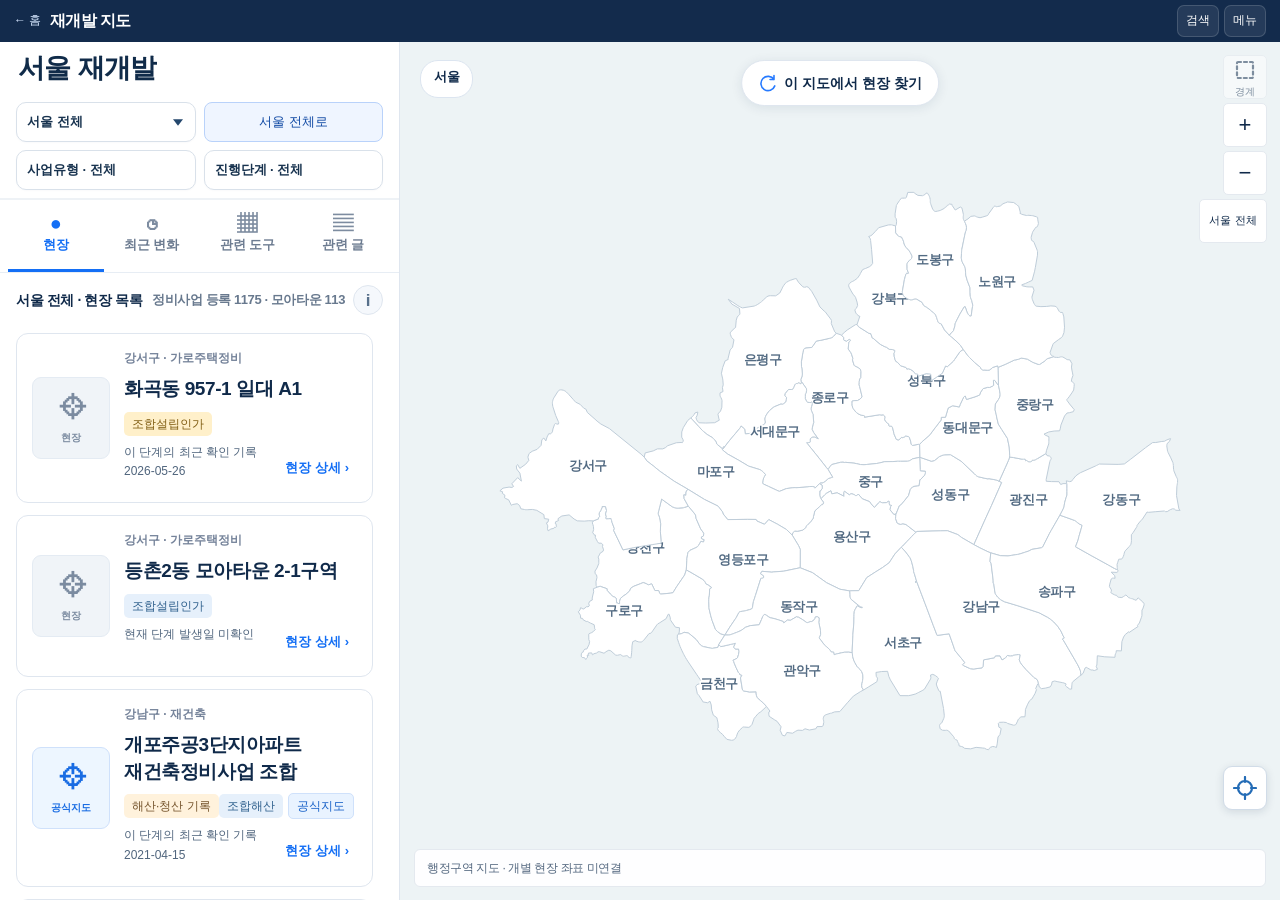
==== commit 44ca0ac6: "Improve redevelopment selection, nearby trade evidence and responsive map camera" ====
--- a/app/index.html
+++ b/app/index.html
@@ -1,4 +1,4 @@
-<!doctype html><html lang="ko"><head><meta charset="utf-8"><meta name="viewport" content="width=device-width,initial-scale=1"><meta name="robots" content="noindex,nofollow"><meta name="theme-color" content="#102b49"><title>Rent Check 개선 코드 검수 · 미완료</title><link rel="icon" href="favicon.svg"><link rel="stylesheet" href="style.css"><link rel="stylesheet" href="ui-polish.css"><link rel="stylesheet" href="home-calendar-ui.css"><link rel="stylesheet" href="redevelopment-pilot.css?v=20261013-6"><link rel="stylesheet" href="redevelopment-shell.css?v=20261014-links1"></head><body>
+<!doctype html><html lang="ko"><head><meta charset="utf-8"><meta name="viewport" content="width=device-width,initial-scale=1"><meta name="robots" content="noindex,nofollow"><meta name="theme-color" content="#102b49"><title>Rent Check 개선 코드 검수 · 미완료</title><link rel="icon" href="favicon.svg"><link rel="stylesheet" href="style.css"><link rel="stylesheet" href="ui-polish.css"><link rel="stylesheet" href="home-calendar-ui.css"><link rel="stylesheet" href="redevelopment-pilot.css?v=20261013-6"><link rel="stylesheet" href="redevelopment-shell.css?v=20261016-resize2"></head><body>
 <a class="skip" href="#results">목록으로 이동</a><header><a class="brand" href="#map" data-page="map"><b>Rc</b> Rent Check</a><nav class="topnav" aria-label="주요 메뉴"><button data-page="map" aria-current="page"><svg viewBox="0 0 24 24" fill="none" stroke="currentColor" stroke-width="2.2" stroke-linecap="round" stroke-linejoin="round" aria-hidden="true"><path d="M20 10c0 6-8 12-8 12S4 16 4 10a8 8 0 1 1 16 0Z" fill="currentColor"/><circle cx="12" cy="10" r="2.5" fill="white" stroke="white"/></svg><span>지도 탐색</span></button><button data-page="tools"><svg viewBox="0 0 24 24" fill="none" stroke="currentColor" stroke-width="2.2" stroke-linecap="round" stroke-linejoin="round" aria-hidden="true"><rect x="5" y="2" width="14" height="20" rx="2" fill="currentColor"/><path d="M8 6h8M8 11h1m3 0h1m3 0h.01M8 15h1m3 0h1m3 0h.01M8 19h1m3 0h1m3 0h.01" stroke="white"/></svg><span>계산도구</span></button><button data-page="articles"><svg viewBox="0 0 24 24" fill="none" stroke="currentColor" stroke-width="2.2" stroke-linecap="round" stroke-linejoin="round" aria-hidden="true"><path d="M6 2h9l4 4v16H6Z" fill="currentColor"/><path d="M14 2v5h5M9 11h7M9 15h7M9 19h5" stroke="white"/></svg><span>글 모아보기</span></button></nav><a class="header-calendar" href="public-housing.html" aria-label="공공주택 캘린더 열기" title="공공주택 캘린더"><svg class="header-calendar-icon" viewBox="0 0 24 24" fill="none" stroke="currentColor" stroke-width="1.8" stroke-linecap="round" stroke-linejoin="round" aria-hidden="true"><rect x="3" y="5" width="18" height="16" rx="2"/><path d="M7 3v4m10-4v4M3 11h18M7 15h2m4 0h2m-8 3h2"/></svg><span class="header-calendar-full">공공주택 캘린더 →</span><span class="header-calendar-short" aria-hidden="true">캘린더</span></a><span class="private">비공개 검수중</span><div class="mobile-header-actions"><button data-open-search aria-label="현장 이름·주소 검색" disabled><svg viewBox="0 0 24 24" fill="none" stroke="currentColor" stroke-width="2.2" aria-hidden="true"><circle cx="10" cy="10" r="6"/><path d="m15 15 6 6"/></svg></button><button data-open-menu aria-label="빠른 메뉴" disabled><svg viewBox="0 0 24 24" fill="none" stroke="currentColor" stroke-width="2.2" aria-hidden="true"><path d="M4 6h16M4 12h16M4 18h16"/></svg></button></div></header>
 <main id="mapPage"><div class="tabs" role="tablist" aria-label="지도 주제"><button role="tab" data-tab="transactions" aria-selected="true">실거래</button><button role="tab" data-tab="housing">공공주택</button><button role="tab" data-tab="redevelopment">재개발</button><button role="tab" data-tab="sale">분양</button><button role="tab" data-tab="auction">경매</button></div>
 <div id="designFilters" class="design-filterbar" aria-label="지도 조건" aria-busy="true"><div class="filter-chip-scroll"><select id="designDistrict" aria-label="지역 자료 불러오는 중" disabled><option>지역 준비 중</option></select><select aria-label="사업유형 준비 중" disabled><option>사업유형</option></select><select aria-label="진행단계 준비 중" disabled><option>진행단계</option></select></div><button data-design-more aria-label="추가 조건 준비 중" disabled>☷</button></div>
@@ -10,6 +10,6 @@
 <main id="readerPage" hidden><div class="readerbar"><button id="backReader" class="subtle">← 이전 화면으로</button><span id="readerCategory" class="badge gold"></span><a id="readerOriginal" target="_blank" rel="noopener">기존 주소에서 보기 ↗</a></div><p class="reader-note">기존 본문·표를 담은 읽기 화면입니다. 분석의 기준일은 본문에 표시된 날짜를 따릅니다.</p><iframe id="articleFrame" title="글 전체 본문" sandbox="allow-scripts allow-same-origin allow-popups allow-popups-to-escape-sandbox"></iframe></main>
 <footer><span class="brand small"><b>Rc</b> Rent Check</span><button id="aboutBtn">자료·검토 범위</button><a href="https://rent-check.kr/" target="_blank" rel="noopener">기존 사이트 ↗</a><span>2026.10.09 고정 자료 · 자동 갱신 미연결</span></footer>
 <dialog id="about"><div class="detailtop"><h2>자료·검토 범위</h2><button id="closeAbout" class="subtle">닫기</button></div><div class="aboutbody"><p>운영 사이트를 바꾸지 않은 비공개 시제품입니다. 실거래는 강서구 684개 단지의 공개 집계 자료를 동별·단지별로 나누어 불러옵니다. 최근 6개월 기본, 상세에서 최근 3개월을 선택할 수 있습니다.</p><p>공공주택은 2026.10.01 LH 서울 든든전세 공고의 25개 공급대상, 56호입니다. 동·호는 공식 공급목록 그대로 유지합니다. 확인된 주소 좌표만 지도에 표시하며 미확인 주소는 목록에서 확인할 수 있습니다.</p><p>실거래 좌표는 기존 공개 캐시 기준입니다. 공공주택 좌표의 주소 대조 근거는 상세에 표시합니다. 지도는 현장 측량 결과가 아닙니다.</p><p>재개발은 공식 정비사업 등록 1,175행과 모아타운 관리구역 113개를 구분해 표시합니다. 전체 현장의 상세 이력을 새로 수집한 자료는 아닙니다. 미수집 정보는 확인 필요로 표시합니다. 분양·경매는 자료 미연결이며 실제 매물이나 가격을 만들지 않았습니다.</p><p>사용자가 직접 연결하면 카카오 지도 API를 사용합니다. 추적 코드·광고 스크립트·위치 권한은 사용하지 않습니다. 원본 비공개 Engine 자료는 포함하지 않았습니다. 기존 글의 링크와 도구 주소는 운영 주소로 연결됩니다.</p><p>SVG 경계: SGIS · vuski/admdongkor, CC BY 4.0. <a href="LICENSE-DATA.txt" target="_blank">이용조건</a></p></div></dialog>
-<script src="data/projects.js" defer></script><script src="data/redevelopment-stage-checks.js?v=20261013-card1" defer></script><script src="redevelopment-status.js?v=20261013-date-route1" defer></script><script src="redevelopment-card.js?v=20261014-links1" defer></script><script src="kakao-map-engine.js?v=20261013-card1" defer></script><script src="config.public.js" defer></script><script src="kakao-session.js" defer></script><script src="housing-list-state.js"></script>
-<script src="housing-supply.js"></script><script src="home-calendar-link.js" defer></script><script src="data/banghwa6-pilot.js" defer></script><script src="redevelopment-pilot.js?v=20261014-links1" defer></script><script src="redevelopment-shell.js?v=20261013-route1" defer></script><script src="app.js?v=20261014-links1" defer></script><dialog id="calendarDialog" class="calendar-dialog" aria-label="공고 캘린더"></dialog><script src="kakao-autoconnect.js" defer></script><script src="ui-polish.js" defer></script></body></html>
+<script src="data/projects.js" defer></script><script src="data/redevelopment-stage-checks.js?v=20261013-card1" defer></script><script src="redevelopment-status.js?v=20261013-date-route1" defer></script><script src="redevelopment-nearby.js?v=20261016-resize2" defer></script><script src="redevelopment-card.js?v=20261016-resize2" defer></script><script src="kakao-map-engine.js?v=20261013-card1" defer></script><script src="config.public.js" defer></script><script src="kakao-session.js" defer></script><script src="housing-list-state.js"></script>
+<script src="housing-supply.js"></script><script src="home-calendar-link.js" defer></script><script src="data/banghwa6-pilot.js" defer></script><script src="redevelopment-pilot.js?v=20261016-resize2" defer></script><script src="redevelopment-shell.js?v=20261013-route1" defer></script><script src="redevelopment-external-links.js?v=20261016-resize2" defer></script><script src="app.js?v=20261016-resize2" defer></script><dialog id="calendarDialog" class="calendar-dialog" aria-label="공고 캘린더"></dialog><script src="kakao-autoconnect.js" defer></script><script src="ui-polish.js" defer></script></body></html>
 
--- a/app/redevelopment-shell.css
+++ b/app/redevelopment-shell.css
@@ -82,3 +82,20 @@
 body.redevelopment-route .site-pin[aria-label^="[종료]"] span::before{content:'종료 · ';color:#ffe1a3}
 
 body.redevelopment-route .project-link-row{display:flex;flex-wrap:wrap;margin-bottom:8px}body.redevelopment-route .project-link-row a{font-size:12px;min-height:36px;padding:6px 10px}body.redevelopment-route .boundary-state{border:1px solid #d8e3ef;background:#f4f8fd;border-radius:8px;padding:9px 11px;margin-bottom:14px;font-size:12px;line-height:1.6;overflow-wrap:anywhere}body.redevelopment-route .boundary-state p{margin:0}body.redevelopment-route .boundary-state[data-boundary-state=failed]{background:#fff5e8;border-color:#e4c89f}
+
+body.redevelopment-route .selected-project-scope{padding:12px;border:1px solid #9cbce8;border-radius:10px;background:#f2f7ff;margin:0 0 12px;overflow-wrap:anywhere}body.redevelopment-route .selected-project-scope h2{font-size:18px;line-height:1.5;margin:6px 0}body.redevelopment-route .selected-project-scope small,body.redevelopment-route .selected-project-scope p{font-size:12px;margin:5px 0}body.redevelopment-route .source-text{cursor:text!important;text-decoration:none!important;color:#52657b!important;box-shadow:none!important}
+
+body.redevelopment-route .selected-project-scope{padding:0 0 10px;border:0;border-bottom:1px solid #dce5ef;border-radius:0;background:none;margin:0 0 8px}
+body.redevelopment-route .selected-project-scope h2{font-size:18px;line-height:1.45;margin:5px 0 8px}
+body.redevelopment-route .selected-project-scope .project-stage-banner{margin:0 0 6px;padding:12px 14px;border-radius:10px}
+body.redevelopment-route .selected-project-scope .project-stage-banner>strong{font-size:26px;margin:4px 0;line-height:1.3}
+body.redevelopment-route .selected-project-scope .project-stage-banner .stage-date{font-size:12px;margin:5px 0}
+body.redevelopment-route .selected-project-scope .project-stage-banner small{font-size:11px;margin-top:4px;color:#c5d4e8}
+body.redevelopment-route .selected-project-scope .stage-verification{font-size:12px;margin:0 0 6px}
+body.redevelopment-route .selected-project-actions{display:flex;gap:12px;align-items:center;flex-wrap:wrap;margin:5px 0}
+body.redevelopment-route .selected-project-actions .action{border:0;background:none;padding:3px 0;min-height:28px;font-size:12px;box-shadow:none}
+body.redevelopment-route .selected-project-address{font-size:12px;line-height:1.5;color:#52657b}
+body.redevelopment-route .selected-boundary-state{font-size:11px;line-height:1.5;color:#66778a;margin-top:4px}
+body.redevelopment-route .selected-boundary-state[data-boundary-state=failed],body.redevelopment-route .selected-boundary-state[data-boundary-state=none]{padding:5px 8px;border-left:3px solid #c19d57;background:#fff7e9;color:#735b2f}
+
+body.redevelopment-route .nearby-count{font-size:12px;font-weight:600;line-height:1.6}body.redevelopment-route .nearby-complex{padding:10px;border:1px solid #dae3ee;border-radius:8px;margin:10px 0;min-width:0;overflow-wrap:anywhere}body.redevelopment-route .nearby-complex h4{font-size:14px;margin:0 0 4px;line-height:1.5}body.redevelopment-route .nearby-complex h4 small{font-size:11px;font-weight:400;margin-left:4px}body.redevelopment-route .nearby-complex>p{font-size:11px;color:#61748a;margin:4px 0}body.redevelopment-route .nearby-sale{display:flex;flex-wrap:wrap;gap:3px 10px;align-items:center;border-top:1px solid #e2e8f0;padding:8px 0;font-size:12px}body.redevelopment-route .nearby-sale span{flex-basis:100%;font-size:11px;color:#61748a}body.redevelopment-route .nearby-sale strong{margin-left:auto}body.redevelopment-route .nearby-sources{font-size:12px;overflow-wrap:anywhere}
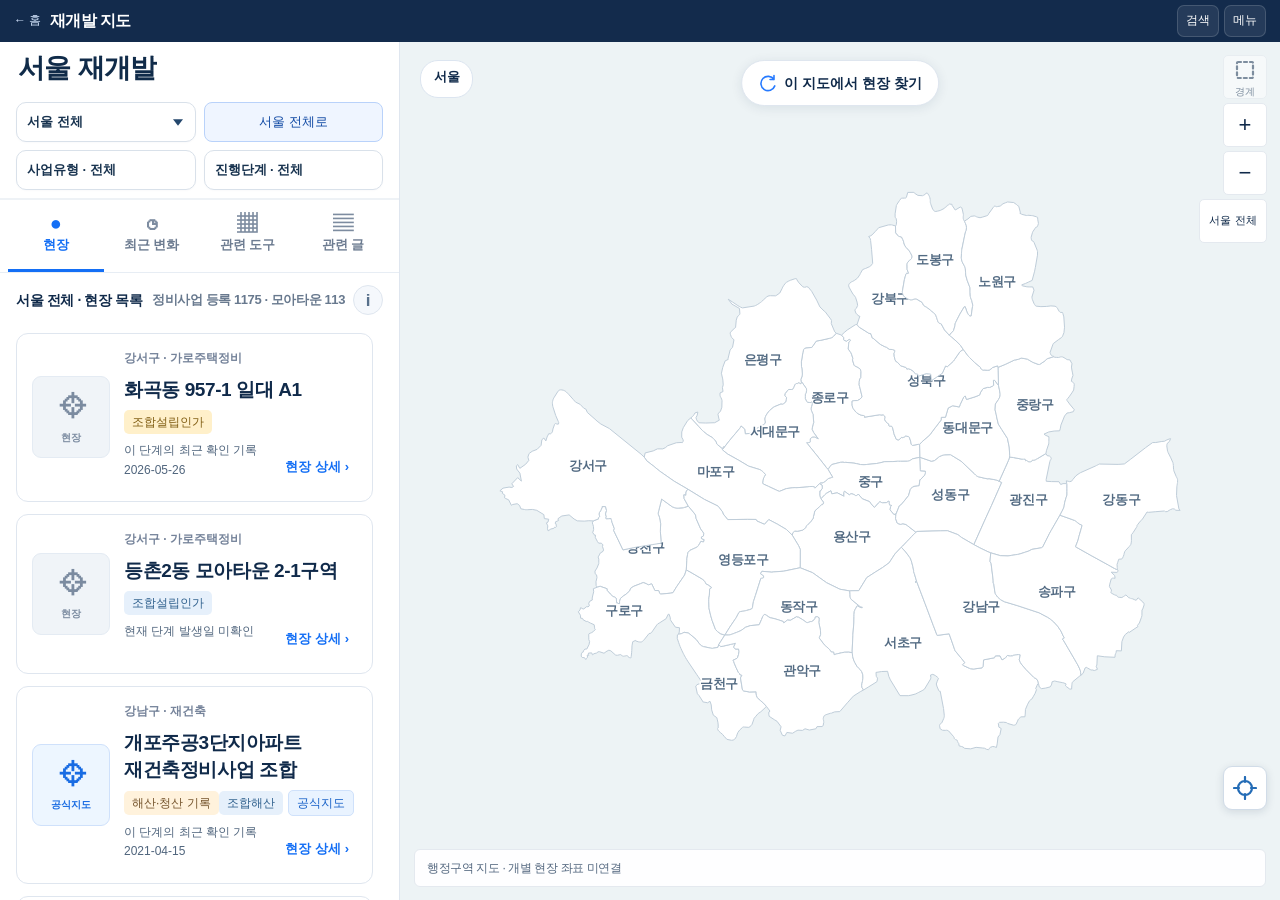
==== commit 69d728f7: "Add verified Seoul nearby map feed and isolated preview refresh" ====
--- a/app/index.html
+++ b/app/index.html
@@ -1,15 +1,15 @@
-<!doctype html><html lang="ko"><head><meta charset="utf-8"><meta name="viewport" content="width=device-width,initial-scale=1"><meta name="robots" content="noindex,nofollow"><meta name="theme-color" content="#102b49"><title>Rent Check 개선 코드 검수 · 미완료</title><link rel="icon" href="favicon.svg"><link rel="stylesheet" href="style.css"><link rel="stylesheet" href="ui-polish.css"><link rel="stylesheet" href="home-calendar-ui.css"><link rel="stylesheet" href="redevelopment-pilot.css?v=20261013-6"><link rel="stylesheet" href="redevelopment-shell.css?v=20261016-resize2"></head><body>
-<a class="skip" href="#results">목록으로 이동</a><header><a class="brand" href="#map" data-page="map"><b>Rc</b> Rent Check</a><nav class="topnav" aria-label="주요 메뉴"><button data-page="map" aria-current="page"><svg viewBox="0 0 24 24" fill="none" stroke="currentColor" stroke-width="2.2" stroke-linecap="round" stroke-linejoin="round" aria-hidden="true"><path d="M20 10c0 6-8 12-8 12S4 16 4 10a8 8 0 1 1 16 0Z" fill="currentColor"/><circle cx="12" cy="10" r="2.5" fill="white" stroke="white"/></svg><span>지도 탐색</span></button><button data-page="tools"><svg viewBox="0 0 24 24" fill="none" stroke="currentColor" stroke-width="2.2" stroke-linecap="round" stroke-linejoin="round" aria-hidden="true"><rect x="5" y="2" width="14" height="20" rx="2" fill="currentColor"/><path d="M8 6h8M8 11h1m3 0h1m3 0h.01M8 15h1m3 0h1m3 0h.01M8 19h1m3 0h1m3 0h.01" stroke="white"/></svg><span>계산도구</span></button><button data-page="articles"><svg viewBox="0 0 24 24" fill="none" stroke="currentColor" stroke-width="2.2" stroke-linecap="round" stroke-linejoin="round" aria-hidden="true"><path d="M6 2h9l4 4v16H6Z" fill="currentColor"/><path d="M14 2v5h5M9 11h7M9 15h7M9 19h5" stroke="white"/></svg><span>글 모아보기</span></button></nav><a class="header-calendar" href="public-housing.html" aria-label="공공주택 캘린더 열기" title="공공주택 캘린더"><svg class="header-calendar-icon" viewBox="0 0 24 24" fill="none" stroke="currentColor" stroke-width="1.8" stroke-linecap="round" stroke-linejoin="round" aria-hidden="true"><rect x="3" y="5" width="18" height="16" rx="2"/><path d="M7 3v4m10-4v4M3 11h18M7 15h2m4 0h2m-8 3h2"/></svg><span class="header-calendar-full">공공주택 캘린더 →</span><span class="header-calendar-short" aria-hidden="true">캘린더</span></a><span class="private">비공개 검수중</span><div class="mobile-header-actions"><button data-open-search aria-label="현장 이름·주소 검색" disabled><svg viewBox="0 0 24 24" fill="none" stroke="currentColor" stroke-width="2.2" aria-hidden="true"><circle cx="10" cy="10" r="6"/><path d="m15 15 6 6"/></svg></button><button data-open-menu aria-label="빠른 메뉴" disabled><svg viewBox="0 0 24 24" fill="none" stroke="currentColor" stroke-width="2.2" aria-hidden="true"><path d="M4 6h16M4 12h16M4 18h16"/></svg></button></div></header>
-<main id="mapPage"><div class="tabs" role="tablist" aria-label="지도 주제"><button role="tab" data-tab="transactions" aria-selected="true">실거래</button><button role="tab" data-tab="housing">공공주택</button><button role="tab" data-tab="redevelopment">재개발</button><button role="tab" data-tab="sale">분양</button><button role="tab" data-tab="auction">경매</button></div>
-<div id="designFilters" class="design-filterbar" aria-label="지도 조건" aria-busy="true"><div class="filter-chip-scroll"><select id="designDistrict" aria-label="지역 자료 불러오는 중" disabled><option>지역 준비 중</option></select><select aria-label="사업유형 준비 중" disabled><option>사업유형</option></select><select aria-label="진행단계 준비 중" disabled><option>진행단계</option></select></div><button data-design-more aria-label="추가 조건 준비 중" disabled>☷</button></div>
-<section class="kakao-connect" aria-label="카카오 지도 직접 연결"><details><summary>카카오 지도 연결 · 이 탭에서만 사용</summary><p>JavaScript 키는 이 탭 메모리에서만 사용하며, 지도 연결 버튼을 누르면 공식 카카오 SDK 요청으로 카카오에 전달됩니다. 우리 서버·저장소·페이지 주소·분석 로그에 저장하지 않습니다. 새로고침하면 다시 입력해야 합니다.</p><div class="kakao-input-row"><label for="kakaoSessionKey">시제품 JavaScript 키</label><input id="kakaoSessionKey" type="password" autocomplete="off" spellcheck="false" autocapitalize="none" aria-describedby="kakaoConnectionStatus"><button type="button" id="connectKakao">지도 연결</button></div><p id="kakaoConnectionStatus" role="status">직접 키를 입력하고 버튼을 누르기 전에는 카카오 SDK를 요청하지 않습니다. 실제 지도 연결은 아직 미검증입니다.</p></details></section><div class="workspace"><aside class="listpane"><div class="sheet-handle"></div><div class="listtop"><h1 id="listTitle">자료 불러오는 중</h1><button id="mobileToggle" class="subtle">지도 크게</button></div><nav id="subnav" class="subnav" aria-label="주제별 메뉴"></nav><div class="filters"><label>지역<select id="district"></select></label><label id="dongLabel">동<select id="dong"><option value="all">동 전체</option></select></label><label class="searchlabel">이름·주소 검색<input id="search" type="search" placeholder="현장 또는 단지명" autocomplete="off"></label></div><div id="context"></div><div class="listhead"><strong id="resultTitle"></strong><span id="count" aria-live="polite"></span></div><p id="coverage" class="coverage"></p><div id="results" tabindex="-1" aria-busy="true"></div></aside>
-<section class="mapsection" aria-label="서울 주거 지도"><div class="maphead"><strong id="mapHeading">서울 · 강서구</strong><span id="mapLevel">구 → 동 → 단지</span></div><div class="mapcanvas"><div id="kakaoMap" hidden aria-label="카카오 재개발 지도"></div><div id="kakaoMapStatus" class="kakao-map-status" role="status"></div><svg id="map" viewBox="0 0 900 640" role="group" aria-label="서울 행정구역 지도"></svg><div class="zoom"><button id="zoomIn" aria-label="지도 확대">+</button><button id="zoomOut" aria-label="지도 축소">−</button><button id="resetMap">서울 전체</button></div><button id="searchBounds" class="bounds">이 지도 범위에서 보기</button><div id="mapLegend" class="mapnote">구·동 선택 후 단지를 선택하세요.</div></div><p id="mapCaption" class="mapcaption">행정구역 기반 지도 · 건물 경계나 지적도와 다릅니다.</p><div class="sourcefoot">SGIS 원자료 · vuski/admdongkor 가공 · 2026.07.01 <a href="LICENSE-DATA.txt" target="_blank">이용조건</a></div></section>
-<aside id="detail" class="detailpane" hidden aria-labelledby="detailTitle"><div class="detailtop"><button id="closeDetail" class="subtle">← 목록으로</button><span id="detailKind"></span><button id="collapseDetail" class="subtle mobile-only" aria-expanded="true">축소</button></div><div id="detailBody"></div></aside></div></main>
-<main id="toolsPage" hidden class="contentpage"><span class="eyebrow">목적에 맞게 바로 계산하세요</span><h1>계산도구</h1><p class="muted">기존 계산기의 독립 주소와 계산 규칙을 그대로 이용합니다.</p><div id="toolsGrid" class="cardgrid"></div><p class="warning">청년주택 가점 도구는 청년주택에만 적용됩니다. 든든전세·신혼부부 공고의 자격 판단에는 사용하지 않습니다. 전월세 비교는 민간 임대차용이며 공공임대 조건 계산에 적용하지 않습니다.</p></main>
-<main id="articlesPage" hidden class="contentpage"><h1>글 모아보기</h1><div class="articletoolbar"><div class="segmented" role="tablist" aria-label="글 종류"><button data-category="analysis" role="tab" aria-selected="true">자체 분석</button><button data-category="guide" role="tab" aria-selected="false">실전 가이드</button></div><label>글 검색<input id="articleSearch" type="search" placeholder="제목으로 찾기"></label></div><div id="articlesList"></div></main>
-<main id="readerPage" hidden><div class="readerbar"><button id="backReader" class="subtle">← 이전 화면으로</button><span id="readerCategory" class="badge gold"></span><a id="readerOriginal" target="_blank" rel="noopener">기존 주소에서 보기 ↗</a></div><p class="reader-note">기존 본문·표를 담은 읽기 화면입니다. 분석의 기준일은 본문에 표시된 날짜를 따릅니다.</p><iframe id="articleFrame" title="글 전체 본문" sandbox="allow-scripts allow-same-origin allow-popups allow-popups-to-escape-sandbox"></iframe></main>
-<footer><span class="brand small"><b>Rc</b> Rent Check</span><button id="aboutBtn">자료·검토 범위</button><a href="https://rent-check.kr/" target="_blank" rel="noopener">기존 사이트 ↗</a><span>2026.10.09 고정 자료 · 자동 갱신 미연결</span></footer>
-<dialog id="about"><div class="detailtop"><h2>자료·검토 범위</h2><button id="closeAbout" class="subtle">닫기</button></div><div class="aboutbody"><p>운영 사이트를 바꾸지 않은 비공개 시제품입니다. 실거래는 강서구 684개 단지의 공개 집계 자료를 동별·단지별로 나누어 불러옵니다. 최근 6개월 기본, 상세에서 최근 3개월을 선택할 수 있습니다.</p><p>공공주택은 2026.10.01 LH 서울 든든전세 공고의 25개 공급대상, 56호입니다. 동·호는 공식 공급목록 그대로 유지합니다. 확인된 주소 좌표만 지도에 표시하며 미확인 주소는 목록에서 확인할 수 있습니다.</p><p>실거래 좌표는 기존 공개 캐시 기준입니다. 공공주택 좌표의 주소 대조 근거는 상세에 표시합니다. 지도는 현장 측량 결과가 아닙니다.</p><p>재개발은 공식 정비사업 등록 1,175행과 모아타운 관리구역 113개를 구분해 표시합니다. 전체 현장의 상세 이력을 새로 수집한 자료는 아닙니다. 미수집 정보는 확인 필요로 표시합니다. 분양·경매는 자료 미연결이며 실제 매물이나 가격을 만들지 않았습니다.</p><p>사용자가 직접 연결하면 카카오 지도 API를 사용합니다. 추적 코드·광고 스크립트·위치 권한은 사용하지 않습니다. 원본 비공개 Engine 자료는 포함하지 않았습니다. 기존 글의 링크와 도구 주소는 운영 주소로 연결됩니다.</p><p>SVG 경계: SGIS · vuski/admdongkor, CC BY 4.0. <a href="LICENSE-DATA.txt" target="_blank">이용조건</a></p></div></dialog>
-<script src="data/projects.js" defer></script><script src="data/redevelopment-stage-checks.js?v=20261013-card1" defer></script><script src="redevelopment-status.js?v=20261013-date-route1" defer></script><script src="redevelopment-nearby.js?v=20261016-resize2" defer></script><script src="redevelopment-card.js?v=20261016-resize2" defer></script><script src="kakao-map-engine.js?v=20261013-card1" defer></script><script src="config.public.js" defer></script><script src="kakao-session.js" defer></script><script src="housing-list-state.js"></script>
-<script src="housing-supply.js"></script><script src="home-calendar-link.js" defer></script><script src="data/banghwa6-pilot.js" defer></script><script src="redevelopment-pilot.js?v=20261016-resize2" defer></script><script src="redevelopment-shell.js?v=20261013-route1" defer></script><script src="redevelopment-external-links.js?v=20261016-resize2" defer></script><script src="app.js?v=20261016-resize2" defer></script><dialog id="calendarDialog" class="calendar-dialog" aria-label="공고 캘린더"></dialog><script src="kakao-autoconnect.js" defer></script><script src="ui-polish.js" defer></script></body></html>
-
+<!doctype html><html lang="ko"><head><meta charset="utf-8"><meta name="viewport" content="width=device-width,initial-scale=1"><meta name="robots" content="noindex,nofollow"><meta name="theme-color" content="#102b49"><title>Rent Check 개선 코드 검수 · 미완료</title><link rel="icon" href="favicon.svg"><link rel="stylesheet" href="style.css"><link rel="stylesheet" href="ui-polish.css"><link rel="stylesheet" href="home-calendar-ui.css"><link rel="stylesheet" href="redevelopment-pilot.css?v=20261016-source-layout1"><link rel="stylesheet" href="redevelopment-shell.css?v=20261016-source-layout1"><link rel="stylesheet" href="redevelopment-seoul-nearby.css?v=20261016-local-seoul1"></head><body>
+<a class="skip" href="#results">목록으로 이동</a><header><a class="brand" href="#map" data-page="map"><b>Rc</b> Rent Check</a><nav class="topnav" aria-label="주요 메뉴"><button data-page="map" aria-current="page"><svg viewBox="0 0 24 24" fill="none" stroke="currentColor" stroke-width="2.2" stroke-linecap="round" stroke-linejoin="round" aria-hidden="true"><path d="M20 10c0 6-8 12-8 12S4 16 4 10a8 8 0 1 1 16 0Z" fill="currentColor"/><circle cx="12" cy="10" r="2.5" fill="white" stroke="white"/></svg><span>지도 탐색</span></button><button data-page="tools"><svg viewBox="0 0 24 24" fill="none" stroke="currentColor" stroke-width="2.2" stroke-linecap="round" stroke-linejoin="round" aria-hidden="true"><rect x="5" y="2" width="14" height="20" rx="2" fill="currentColor"/><path d="M8 6h8M8 11h1m3 0h1m3 0h.01M8 15h1m3 0h1m3 0h.01M8 19h1m3 0h1m3 0h.01" stroke="white"/></svg><span>계산도구</span></button><button data-page="articles"><svg viewBox="0 0 24 24" fill="none" stroke="currentColor" stroke-width="2.2" stroke-linecap="round" stroke-linejoin="round" aria-hidden="true"><path d="M6 2h9l4 4v16H6Z" fill="currentColor"/><path d="M14 2v5h5M9 11h7M9 15h7M9 19h5" stroke="white"/></svg><span>글 모아보기</span></button></nav><a class="header-calendar" href="public-housing.html" aria-label="공공주택 캘린더 열기" title="공공주택 캘린더"><svg class="header-calendar-icon" viewBox="0 0 24 24" fill="none" stroke="currentColor" stroke-width="1.8" stroke-linecap="round" stroke-linejoin="round" aria-hidden="true"><rect x="3" y="5" width="18" height="16" rx="2"/><path d="M7 3v4m10-4v4M3 11h18M7 15h2m4 0h2m-8 3h2"/></svg><span class="header-calendar-full">공공주택 캘린더 →</span><span class="header-calendar-short" aria-hidden="true">캘린더</span></a><span class="private">비공개 검수중</span><div class="mobile-header-actions"><button data-open-search aria-label="현장 이름·주소 검색" disabled><svg viewBox="0 0 24 24" fill="none" stroke="currentColor" stroke-width="2.2" aria-hidden="true"><circle cx="10" cy="10" r="6"/><path d="m15 15 6 6"/></svg></button><button data-open-menu aria-label="빠른 메뉴" disabled><svg viewBox="0 0 24 24" fill="none" stroke="currentColor" stroke-width="2.2" aria-hidden="true"><path d="M4 6h16M4 12h16M4 18h16"/></svg></button></div></header>
+<main id="mapPage"><div class="tabs" role="tablist" aria-label="지도 주제"><button role="tab" data-tab="transactions" aria-selected="true">실거래</button><button role="tab" data-tab="housing">공공주택</button><button role="tab" data-tab="redevelopment">재개발</button><button role="tab" data-tab="sale">분양</button><button role="tab" data-tab="auction">경매</button></div>
+<div id="designFilters" class="design-filterbar" aria-label="지도 조건" aria-busy="true"><div class="filter-chip-scroll"><select id="designDistrict" aria-label="지역 자료 불러오는 중" disabled><option>지역 준비 중</option></select><select aria-label="사업유형 준비 중" disabled><option>사업유형</option></select><select aria-label="진행단계 준비 중" disabled><option>진행단계</option></select></div><button data-design-more aria-label="추가 조건 준비 중" disabled>☷</button></div>
+<section class="kakao-connect" aria-label="카카오 지도 직접 연결"><details><summary>카카오 지도 연결 · 이 탭에서만 사용</summary><p>JavaScript 키는 이 탭 메모리에서만 사용하며, 지도 연결 버튼을 누르면 공식 카카오 SDK 요청으로 카카오에 전달됩니다. 우리 서버·저장소·페이지 주소·분석 로그에 저장하지 않습니다. 새로고침하면 다시 입력해야 합니다.</p><div class="kakao-input-row"><label for="kakaoSessionKey">시제품 JavaScript 키</label><input id="kakaoSessionKey" type="password" autocomplete="off" spellcheck="false" autocapitalize="none" aria-describedby="kakaoConnectionStatus"><button type="button" id="connectKakao">지도 연결</button></div><p id="kakaoConnectionStatus" role="status">직접 키를 입력하고 버튼을 누르기 전에는 카카오 SDK를 요청하지 않습니다. 실제 지도 연결은 아직 미검증입니다.</p></details></section><div class="workspace"><aside class="listpane"><div class="sheet-handle"></div><div class="listtop"><h1 id="listTitle">자료 불러오는 중</h1><button id="mobileToggle" class="subtle">지도 크게</button></div><nav id="subnav" class="subnav" aria-label="주제별 메뉴"></nav><div class="filters"><label>지역<select id="district"></select></label><label id="dongLabel">동<select id="dong"><option value="all">동 전체</option></select></label><label class="searchlabel">이름·주소 검색<input id="search" type="search" placeholder="현장 또는 단지명" autocomplete="off"></label></div><div id="context"></div><div class="listhead"><strong id="resultTitle"></strong><span id="count" aria-live="polite"></span></div><p id="coverage" class="coverage"></p><div id="results" tabindex="-1" aria-busy="true"></div></aside>
+<section class="mapsection" aria-label="서울 주거 지도"><div class="maphead"><strong id="mapHeading">서울 · 강서구</strong><span id="mapLevel">구 → 동 → 단지</span></div><div class="mapcanvas"><div id="kakaoMap" hidden aria-label="카카오 재개발 지도"></div><div id="kakaoMapStatus" class="kakao-map-status" role="status"></div><svg id="map" viewBox="0 0 900 640" role="group" aria-label="서울 행정구역 지도"></svg><div class="zoom"><button id="zoomIn" aria-label="지도 확대">+</button><button id="zoomOut" aria-label="지도 축소">−</button><button id="resetMap">서울 전체</button></div><button id="searchBounds" class="bounds">이 지도 범위에서 보기</button><div id="mapLegend" class="mapnote">구·동 선택 후 단지를 선택하세요.</div></div><p id="mapCaption" class="mapcaption">행정구역 기반 지도 · 건물 경계나 지적도와 다릅니다.</p><div class="sourcefoot">SGIS 원자료 · vuski/admdongkor 가공 · 2026.07.01 <a href="LICENSE-DATA.txt" target="_blank">이용조건</a></div></section>
+<aside id="detail" class="detailpane" hidden aria-labelledby="detailTitle"><div class="detailtop"><button id="closeDetail" class="subtle">← 목록으로</button><span id="detailKind"></span><button id="collapseDetail" class="subtle mobile-only" aria-expanded="true">축소</button></div><div id="detailBody"></div></aside></div></main>
+<main id="toolsPage" hidden class="contentpage"><span class="eyebrow">목적에 맞게 바로 계산하세요</span><h1>계산도구</h1><p class="muted">기존 계산기의 독립 주소와 계산 규칙을 그대로 이용합니다.</p><div id="toolsGrid" class="cardgrid"></div><p class="warning">청년주택 가점 도구는 청년주택에만 적용됩니다. 든든전세·신혼부부 공고의 자격 판단에는 사용하지 않습니다. 전월세 비교는 민간 임대차용이며 공공임대 조건 계산에 적용하지 않습니다.</p></main>
+<main id="articlesPage" hidden class="contentpage"><h1>글 모아보기</h1><div class="articletoolbar"><div class="segmented" role="tablist" aria-label="글 종류"><button data-category="analysis" role="tab" aria-selected="true">자체 분석</button><button data-category="guide" role="tab" aria-selected="false">실전 가이드</button></div><label>글 검색<input id="articleSearch" type="search" placeholder="제목으로 찾기"></label></div><div id="articlesList"></div></main>
+<main id="readerPage" hidden><div class="readerbar"><button id="backReader" class="subtle">← 이전 화면으로</button><span id="readerCategory" class="badge gold"></span><a id="readerOriginal" target="_blank" rel="noopener">기존 주소에서 보기 ↗</a></div><p class="reader-note">기존 본문·표를 담은 읽기 화면입니다. 분석의 기준일은 본문에 표시된 날짜를 따릅니다.</p><iframe id="articleFrame" title="글 전체 본문" sandbox="allow-scripts allow-same-origin allow-popups allow-popups-to-escape-sandbox"></iframe></main>
+<footer><span class="brand small"><b>Rc</b> Rent Check</span><button id="aboutBtn">자료·검토 범위</button><a href="https://rent-check.kr/" target="_blank" rel="noopener">기존 사이트 ↗</a><span>2026.10.09 고정 자료 · 자동 갱신 미연결</span></footer>
+<dialog id="about"><div class="detailtop"><h2>자료·검토 범위</h2><button id="closeAbout" class="subtle">닫기</button></div><div class="aboutbody"><p>운영 사이트를 바꾸지 않은 비공개 시제품입니다. 실거래는 강서구 684개 단지의 공개 집계 자료를 동별·단지별로 나누어 불러옵니다. 최근 6개월 기본, 상세에서 최근 3개월을 선택할 수 있습니다.</p><p>공공주택은 2026.10.01 LH 서울 든든전세 공고의 25개 공급대상, 56호입니다. 동·호는 공식 공급목록 그대로 유지합니다. 확인된 주소 좌표만 지도에 표시하며 미확인 주소는 목록에서 확인할 수 있습니다.</p><p>실거래 좌표는 기존 공개 캐시 기준입니다. 공공주택 좌표의 주소 대조 근거는 상세에 표시합니다. 지도는 현장 측량 결과가 아닙니다.</p><p>재개발은 공식 정비사업 등록 1,175행과 모아타운 관리구역 113개를 구분해 표시합니다. 전체 현장의 상세 이력을 새로 수집한 자료는 아닙니다. 미수집 정보는 확인 필요로 표시합니다. 분양·경매는 자료 미연결이며 실제 매물이나 가격을 만들지 않았습니다.</p><p>사용자가 직접 연결하면 카카오 지도 API를 사용합니다. 추적 코드·광고 스크립트·위치 권한은 사용하지 않습니다. 원본 비공개 Engine 자료는 포함하지 않았습니다. 기존 글의 링크와 도구 주소는 운영 주소로 연결됩니다.</p><p>SVG 경계: SGIS · vuski/admdongkor, CC BY 4.0. <a href="LICENSE-DATA.txt" target="_blank">이용조건</a></p></div></dialog>
+<script src="data/projects.js" defer></script><script src="data/redevelopment-stage-checks.js?v=20261013-card1" defer></script><script src="redevelopment-status.js?v=20261013-date-route1" defer></script><script src="redevelopment-nearby.js?v=20261016-local-seoul1" defer></script><script src="redevelopment-card.js?v=20261016-resize2" defer></script><script src="kakao-map-engine.js?v=20261013-card1" defer></script><script src="config.public.js" defer></script><script src="kakao-session.js" defer></script><script src="housing-list-state.js"></script>
+<script src="housing-supply.js"></script><script src="home-calendar-link.js" defer></script><script src="data/banghwa6-pilot.js" defer></script><script src="redevelopment-pilot.js?v=20261016-resize2" defer></script><script src="redevelopment-shell.js?v=20261013-route1" defer></script><script src="redevelopment-external-links.js?v=20261016-source-layout1" defer></script><script src="app.js?v=20261016-resize2" defer></script><dialog id="calendarDialog" class="calendar-dialog" aria-label="공고 캘린더"></dialog><script src="kakao-autoconnect.js" defer></script><script src="ui-polish.js" defer></script></body></html>
+
--- a/app/redevelopment-pilot.css
+++ b/app/redevelopment-pilot.css
@@ -1,77 +1,77 @@
-@media(max-width:700px){#mapPage .workspace[data-topic=redevelopment].detail-map-visible .zoom{top:auto!important;bottom:190px!important;display:flex!important;flex-direction:row!important;gap:4px!important}}
-@media(max-width:700px){#mapPage .workspace[data-topic=redevelopment].detail-map-visible #searchBounds{top:auto!important;bottom:130px!important}}
-/* Scoped to redevelopment. Other topic panels keep their existing layout. */
-.workspace[data-topic=redevelopment] .redevelopment-card *{box-sizing:border-box;min-width:0}
-.workspace[data-topic=redevelopment] #detailBody .project-card-heading{display:block!important;position:static!important;height:auto!important;padding:0!important;background:none!important;color:inherit!important;border:0!important}
-.workspace[data-topic=redevelopment] #detailBody .project-card-heading .badge{display:inline-block;width:auto}
-.workspace[data-topic=redevelopment] #detailBody .pilot-track{display:grid!important;grid-template-columns:repeat(3,minmax(0,1fr))!important;gap:6px;padding:0}
-.workspace[data-topic=redevelopment] #detailBody .pilot-track li{width:auto!important;max-width:100%;white-space:normal;line-height:1.5}
-.workspace[data-topic=redevelopment] .project-card-heading h2{font-size:23px;line-height:1.4;margin:10px 0}
-.workspace[data-topic=redevelopment] .project-stage-banner{background:#132b4c;color:#fff;border-radius:16px;padding:20px 18px;margin:18px 0}
-.workspace[data-topic=redevelopment] .project-stage-banner .pilot-label{color:#bacee8}
-.workspace[data-topic=redevelopment] .project-stage-banner>strong{display:block;font-size:32px;line-height:1.3;margin:8px 0;font-weight:800;overflow-wrap:anywhere}
-.workspace[data-topic=redevelopment] .project-stage-banner .stage-date{color:#dbeafe;font-size:15px;font-weight:600}
-.workspace[data-topic=redevelopment] .project-stage-banner .stage-meaning{font-size:14px;line-height:1.7}
-.workspace[data-topic=redevelopment] .project-stage-banner small{display:block;font-size:11px;line-height:1.65;color:#c5d4e8;margin-top:8px}
-.workspace[data-topic=redevelopment] .project-stage-banner a{display:block;color:#c1ddff;font-size:11px;margin-top:8px}
-.workspace[data-topic=redevelopment] .project-progress,.workspace[data-topic=redevelopment] .purchase-questions,.workspace[data-topic=redevelopment] .project-transactions,.workspace[data-topic=redevelopment] .project-information{border-top:1px solid #dce5f1;padding-top:18px;margin-top:22px}
-.workspace[data-topic=redevelopment] #detailBody .project-progress h3,.workspace[data-topic=redevelopment] #detailBody .purchase-questions h3,.workspace[data-topic=redevelopment] #detailBody .project-transactions h3,.workspace[data-topic=redevelopment] #detailBody .project-information>h3{font-size:19px;margin-top:0}
-.workspace[data-topic=redevelopment] .purchase-question{padding:16px;background:#f5f8fc;border:1px solid #dbe5f1;border-radius:12px;margin:10px 0}
-.workspace[data-topic=redevelopment] .purchase-question h4{font-size:15px;margin:0 0 8px}
-.workspace[data-topic=redevelopment] .purchase-question p,.workspace[data-topic=redevelopment] .trade-empty p{font-size:13px;line-height:1.75;margin:8px 0 0}
-.workspace[data-topic=redevelopment] .check-needed,.workspace[data-topic=redevelopment] .connection-state{color:#3f5979;font-size:12px;font-weight:700}
-.workspace[data-topic=redevelopment] .trade-empty{border:1px dashed #c4d1e0;border-radius:10px;padding:14px;margin:10px 0;background:#fafcfe}
-.workspace[data-topic=redevelopment] .trade-empty strong{font-size:14px}
-.workspace[data-topic=redevelopment] .original-operations{border-top:1px solid #dce5f1;padding-top:14px;margin-top:18px;font-size:13px;color:#52657b}
-.workspace[data-topic=redevelopment] .original-operations h3{font-size:15px}
-.workspace[data-topic=redevelopment] .original-operations small{display:block;margin-top:6px}
-.workspace[data-topic=redevelopment] .callout-stage{color:#175ccc;font-weight:700;margin:5px 0}
-#mapPage .workspace[data-topic=redevelopment] .detailpane,#mapPage .workspace[data-topic=redevelopment] #detailBody{min-width:0;max-width:100%;box-sizing:border-box}
-#mapPage .workspace[data-topic=redevelopment] #detailBody{overflow-x:hidden;overflow-wrap:anywhere}
-#mapPage .workspace[data-topic=redevelopment] #detailBody dl{grid-template-columns:minmax(85px,32%) minmax(0,1fr)}
-#mapPage .workspace[data-topic=redevelopment] #detailBody dd{min-width:0;margin-left:0;overflow-wrap:anywhere}
-#mapPage .workspace[data-topic=redevelopment] .map-callout{white-space:normal;width:260px;max-width:calc(100vw - 32px);box-sizing:border-box;overflow-wrap:anywhere}
-#mapPage .workspace[data-topic=redevelopment] .map-callout strong,#mapPage .workspace[data-topic=redevelopment] .map-callout small{display:block;white-space:normal;max-width:100%;overflow-wrap:anywhere;word-break:keep-all}
-#mapPage .workspace[data-topic=redevelopment] .map-callout .callout-detail{display:block;width:100%;box-sizing:border-box;white-space:normal}
-.redevelopment-pilot *{box-sizing:border-box;min-width:0}
-#detailBody .pilot-current{background:#eff5ff;border:1px solid #b9d2fa;border-left:5px solid #175ccc;border-radius:12px;padding:16px}
-.pilot-label{font-size:12px;font-weight:700;color:#47658b}
-.pilot-current>strong{display:block;color:#1049a4;font-size:28px;line-height:1.35;margin:6px 0}
-.pilot-current>p{margin:4px 0 10px;font-size:14px}
-.pilot-track{list-style:none;display:grid;grid-template-columns:repeat(3,minmax(0,1fr));gap:6px;margin:12px 0;padding:0}
-.pilot-track li{font-size:12px;text-align:center;background:#fff;border:1px solid #dae4f1;border-radius:6px;padding:8px 2px}
-.pilot-track li[aria-current=step]{background:#175ccc;color:#fff;border:2px solid #123f87;font-weight:700}
-.pilot-track b{display:block;font-size:11px}
-.pilot-current>small{display:block;font-size:11px;line-height:1.5;color:#4f6380}
-.pilot-section,.pilot-all{border-top:1px solid #dce5f1;padding-top:16px;margin-top:20px}
-#detailBody .pilot-section h3{margin-top:0}
-.pilot-note{font-size:13px;color:#5b6c80;line-height:1.7}
-.pilot-all>summary{font-weight:750;font-size:17px;cursor:pointer;padding:8px 0}
-.pilot-all>summary small{display:block;font-size:12px;font-weight:400;color:#5e7189}
-.pilot-step{margin:8px 0;border:1px solid #dce5f1;border-radius:9px;background:white}
-.pilot-step>summary{display:flex;align-items:center;gap:8px;padding:12px;cursor:pointer;font-size:14px;font-weight:650;list-style:none}
-.pilot-step>summary::-webkit-details-marker{display:none}
-.pilot-step>summary>span:nth-child(2){flex:1}
-.pilot-step small{display:block;font-weight:400;font-size:11px;color:#617087;line-height:1.5}
-.step-number{flex:0 0 24px;color:#617087;text-align:center}
-.pilot-step.current{border:2px solid #175ccc;background:#f3f7ff}
-.pilot-step.current>summary,.pilot-step.current .step-number{color:#1049a4}
-.pilot-step[open]>summary>b{transform:rotate(45deg)}
-.step-content{padding:0 12px 12px;font-size:13px}
-.step-content article{border-top:1px solid #e3e9f1;padding:9px 0}
-.step-content time{font-weight:700}
-.step-content article p{margin:3px 0}
-.pilot-sources a{display:block;margin:8px 0;font-size:13px}
-.redevelopment-home{white-space:nowrap;font-size:13px!important;min-width:98px;flex-shrink:0;color:#1049a4!important;background:#eff5ff;border:1px solid #b9d2fa;border-radius:8px}
-.workspace[data-topic=redevelopment] .detailtop{flex-wrap:wrap}
-.redevelopment-detail-region{display:flex;flex:0 0 100%;gap:8px;align-items:center}
-.redevelopment-detail-region[hidden]{display:none}
-.redevelopment-detail-region select{min-width:0;flex:1;min-height:40px;border:1px solid #d9e1ea;border-radius:8px;background:#fff;padding:6px 10px}
-.redevelopment-detail-region button{min-height:40px;border:1px solid #b9d2fa;border-radius:8px;background:#eff5ff;padding:6px 10px}
-#mapPage:has(.workspace[data-topic=redevelopment]) .design-filterbar .filter-chip-scroll{min-width:0}
-#mapPage .workspace[data-topic=redevelopment] .design-filterbar{height:auto!important;min-height:0!important;flex-shrink:0}
-#mapPage .workspace[data-topic=redevelopment] .design-filterbar .filter-chip-scroll{display:grid!important;grid-template-columns:minmax(0,1fr) 98px;overflow:visible!important;width:100%}
-#mapPage .workspace[data-topic=redevelopment] .design-filterbar #designDistrict{grid-column:1;grid-row:1}
-#mapPage .workspace[data-topic=redevelopment] .design-filterbar .redevelopment-home{grid-column:2;grid-row:1}
-#mapPage .workspace[data-topic=redevelopment] .design-filterbar select{min-width:0!important;max-width:100%!important;width:100%;text-overflow:ellipsis}
-@media(max-width:700px){#mapPage:has(.workspace[data-topic=redevelopment].has-detail)>.design-filterbar{display:none!important}#mapPage:has(.workspace[data-topic=redevelopment]) .design-filterbar .filter-chip-scroll{padding-right:60px!important;box-sizing:border-box}#mapPage:has(.workspace[data-topic=redevelopment]) .filter-chip-scroll #designDistrict{grid-column:1!important;width:100%!important}.redevelopment-home{grid-column:2;grid-row:1}}
+@media(max-width:700px){#mapPage .workspace[data-topic=redevelopment].detail-map-visible .zoom{top:auto!important;bottom:190px!important;display:flex!important;flex-direction:row!important;gap:4px!important}}
+@media(max-width:700px){#mapPage .workspace[data-topic=redevelopment].detail-map-visible #searchBounds{top:auto!important;bottom:130px!important}}
+/* Scoped to redevelopment. Other topic panels keep their existing layout. */
+.workspace[data-topic=redevelopment] .redevelopment-card *{box-sizing:border-box;min-width:0}
+.workspace[data-topic=redevelopment] :is(#detailBody,#results) .project-card-heading{display:block!important;position:static!important;height:auto!important;padding:0!important;background:none!important;color:inherit!important;border:0!important}
+.workspace[data-topic=redevelopment] :is(#detailBody,#results) .project-card-heading .badge{display:inline-block;width:auto}
+.workspace[data-topic=redevelopment] :is(#detailBody,#results) .pilot-track{display:grid!important;grid-template-columns:repeat(3,minmax(0,1fr))!important;gap:6px;padding:0}
+.workspace[data-topic=redevelopment] :is(#detailBody,#results) .pilot-track li{width:auto!important;max-width:100%;white-space:normal;line-height:1.5}
+.workspace[data-topic=redevelopment] .project-card-heading h2{font-size:23px;line-height:1.4;margin:10px 0}
+.workspace[data-topic=redevelopment] .project-stage-banner{background:#132b4c;color:#fff;border-radius:16px;padding:20px 18px;margin:18px 0}
+.workspace[data-topic=redevelopment] .project-stage-banner .pilot-label{color:#bacee8}
+.workspace[data-topic=redevelopment] .project-stage-banner>strong{display:block;font-size:32px;line-height:1.3;margin:8px 0;font-weight:800;overflow-wrap:anywhere}
+.workspace[data-topic=redevelopment] .project-stage-banner .stage-date{color:#dbeafe;font-size:15px;font-weight:600}
+.workspace[data-topic=redevelopment] .project-stage-banner .stage-meaning{font-size:14px;line-height:1.7}
+.workspace[data-topic=redevelopment] .project-stage-banner small{display:block;font-size:11px;line-height:1.65;color:#c5d4e8;margin-top:8px}
+.workspace[data-topic=redevelopment] .project-stage-banner a{display:block;color:#c1ddff;font-size:11px;margin-top:8px}
+.workspace[data-topic=redevelopment] .project-progress,.workspace[data-topic=redevelopment] .purchase-questions,.workspace[data-topic=redevelopment] .project-transactions,.workspace[data-topic=redevelopment] .project-information{border-top:1px solid #dce5f1;padding-top:18px;margin-top:22px}
+.workspace[data-topic=redevelopment] :is(#detailBody,#results) .project-progress h3,.workspace[data-topic=redevelopment] :is(#detailBody,#results) .purchase-questions h3,.workspace[data-topic=redevelopment] :is(#detailBody,#results) .project-transactions h3,.workspace[data-topic=redevelopment] :is(#detailBody,#results) .project-information>h3{font-size:19px;margin-top:0}
+.workspace[data-topic=redevelopment] .purchase-question{padding:16px;background:#f5f8fc;border:1px solid #dbe5f1;border-radius:12px;margin:10px 0}
+.workspace[data-topic=redevelopment] .purchase-question h4{font-size:15px;margin:0 0 8px}
+.workspace[data-topic=redevelopment] .purchase-question p,.workspace[data-topic=redevelopment] .trade-empty p{font-size:13px;line-height:1.75;margin:8px 0 0}
+.workspace[data-topic=redevelopment] .check-needed,.workspace[data-topic=redevelopment] .connection-state{color:#3f5979;font-size:12px;font-weight:700}
+.workspace[data-topic=redevelopment] .trade-empty{border:1px dashed #c4d1e0;border-radius:10px;padding:14px;margin:10px 0;background:#fafcfe}
+.workspace[data-topic=redevelopment] .trade-empty strong{font-size:14px}
+.workspace[data-topic=redevelopment] .original-operations{border-top:1px solid #dce5f1;padding-top:14px;margin-top:18px;font-size:13px;color:#52657b}
+.workspace[data-topic=redevelopment] .original-operations h3{font-size:15px}
+.workspace[data-topic=redevelopment] .original-operations small{display:block;margin-top:6px}
+.workspace[data-topic=redevelopment] .callout-stage{color:#175ccc;font-weight:700;margin:5px 0}
+#mapPage .workspace[data-topic=redevelopment] .detailpane,#mapPage .workspace[data-topic=redevelopment] :is(#detailBody,#results){min-width:0;max-width:100%;box-sizing:border-box}
+#mapPage .workspace[data-topic=redevelopment] :is(#detailBody,#results){overflow-x:hidden;overflow-wrap:anywhere}
+#mapPage .workspace[data-topic=redevelopment] :is(#detailBody,#results) dl{grid-template-columns:minmax(85px,32%) minmax(0,1fr)}
+#mapPage .workspace[data-topic=redevelopment] :is(#detailBody,#results) dd{min-width:0;margin-left:0;overflow-wrap:anywhere}
+#mapPage .workspace[data-topic=redevelopment] .map-callout{white-space:normal;width:260px;max-width:calc(100vw - 32px);box-sizing:border-box;overflow-wrap:anywhere}
+#mapPage .workspace[data-topic=redevelopment] .map-callout strong,#mapPage .workspace[data-topic=redevelopment] .map-callout small{display:block;white-space:normal;max-width:100%;overflow-wrap:anywhere;word-break:keep-all}
+#mapPage .workspace[data-topic=redevelopment] .map-callout .callout-detail{display:block;width:100%;box-sizing:border-box;white-space:normal}
+.redevelopment-pilot *{box-sizing:border-box;min-width:0}
+:is(#detailBody,#results) .pilot-current{background:#eff5ff;border:1px solid #b9d2fa;border-left:5px solid #175ccc;border-radius:12px;padding:16px}
+.pilot-label{font-size:12px;font-weight:700;color:#47658b}
+.pilot-current>strong{display:block;color:#1049a4;font-size:28px;line-height:1.35;margin:6px 0}
+.pilot-current>p{margin:4px 0 10px;font-size:14px}
+.pilot-track{list-style:none;display:grid;grid-template-columns:repeat(3,minmax(0,1fr));gap:6px;margin:12px 0;padding:0}
+.pilot-track li{font-size:12px;text-align:center;background:#fff;border:1px solid #dae4f1;border-radius:6px;padding:8px 2px}
+.pilot-track li[aria-current=step]{background:#175ccc;color:#fff;border:2px solid #123f87;font-weight:700}
+.pilot-track b{display:block;font-size:11px}
+.pilot-current>small{display:block;font-size:11px;line-height:1.5;color:#4f6380}
+.pilot-section,.pilot-all{border-top:1px solid #dce5f1;padding-top:16px;margin-top:20px}
+:is(#detailBody,#results) .pilot-section h3{margin-top:0}
+.pilot-note{font-size:13px;color:#5b6c80;line-height:1.7}
+.pilot-all>summary{font-weight:750;font-size:17px;cursor:pointer;padding:8px 0}
+.pilot-all>summary small{display:block;font-size:12px;font-weight:400;color:#5e7189}
+.pilot-step{margin:8px 0;border:1px solid #dce5f1;border-radius:9px;background:white}
+.pilot-step>summary{display:flex;align-items:center;gap:8px;padding:12px;cursor:pointer;font-size:14px;font-weight:650;list-style:none}
+.pilot-step>summary::-webkit-details-marker{display:none}
+.pilot-step>summary>span:nth-child(2){flex:1}
+.pilot-step small{display:block;font-weight:400;font-size:11px;color:#617087;line-height:1.5}
+.step-number{flex:0 0 24px;color:#617087;text-align:center}
+.pilot-step.current{border:2px solid #175ccc;background:#f3f7ff}
+.pilot-step.current>summary,.pilot-step.current .step-number{color:#1049a4}
+.pilot-step[open]>summary>b{transform:rotate(45deg)}
+.step-content{padding:0 12px 12px;font-size:13px}
+.step-content article{border-top:1px solid #e3e9f1;padding:9px 0}
+.step-content time{font-weight:700}
+.step-content article p{margin:3px 0}
+.pilot-sources a{display:block;margin:8px 0;font-size:13px}
+.redevelopment-home{white-space:nowrap;font-size:13px!important;min-width:98px;flex-shrink:0;color:#1049a4!important;background:#eff5ff;border:1px solid #b9d2fa;border-radius:8px}
+.workspace[data-topic=redevelopment] .detailtop{flex-wrap:wrap}
+.redevelopment-detail-region{display:flex;flex:0 0 100%;gap:8px;align-items:center}
+.redevelopment-detail-region[hidden]{display:none}
+.redevelopment-detail-region select{min-width:0;flex:1;min-height:40px;border:1px solid #d9e1ea;border-radius:8px;background:#fff;padding:6px 10px}
+.redevelopment-detail-region button{min-height:40px;border:1px solid #b9d2fa;border-radius:8px;background:#eff5ff;padding:6px 10px}
+#mapPage:has(.workspace[data-topic=redevelopment]) .design-filterbar .filter-chip-scroll{min-width:0}
+#mapPage .workspace[data-topic=redevelopment] .design-filterbar{height:auto!important;min-height:0!important;flex-shrink:0}
+#mapPage .workspace[data-topic=redevelopment] .design-filterbar .filter-chip-scroll{display:grid!important;grid-template-columns:minmax(0,1fr) 98px;overflow:visible!important;width:100%}
+#mapPage .workspace[data-topic=redevelopment] .design-filterbar #designDistrict{grid-column:1;grid-row:1}
+#mapPage .workspace[data-topic=redevelopment] .design-filterbar .redevelopment-home{grid-column:2;grid-row:1}
+#mapPage .workspace[data-topic=redevelopment] .design-filterbar select{min-width:0!important;max-width:100%!important;width:100%;text-overflow:ellipsis}
+@media(max-width:700px){#mapPage:has(.workspace[data-topic=redevelopment].has-detail)>.design-filterbar{display:none!important}#mapPage:has(.workspace[data-topic=redevelopment]) .design-filterbar .filter-chip-scroll{padding-right:60px!important;box-sizing:border-box}#mapPage:has(.workspace[data-topic=redevelopment]) .filter-chip-scroll #designDistrict{grid-column:1!important;width:100%!important}.redevelopment-home{grid-column:2;grid-row:1}}
--- a/app/redevelopment-shell.css
+++ b/app/redevelopment-shell.css
@@ -1,101 +1,114 @@
-/* Only the redevelopment route. Keep host navigation/data modules unchanged. */
-body.redevelopment-route #mapPage #designDistrict,body.redevelopment-route #mapPage #detailDistrict{appearance:none!important;-webkit-appearance:none!important;background-image:url("data:image/svg+xml,%3Csvg xmlns='http://www.w3.org/2000/svg' width='12' height='8' viewBox='0 0 12 8'%3E%3Cpath fill='%2324476d' d='M0 0h12L6 8z'/%3E%3C/svg%3E")!important;background-repeat:no-repeat!important;background-position:right 12px center!important;background-size:10px 7px!important;padding-right:32px!important}
-.redevelopment-shell[hidden]{display:none!important}
-body.redevelopment-route>header{display:none!important}
-body.redevelopment-route .redevelopment-shell{display:flex;align-items:center;gap:10px;flex:0 0 42px;height:42px;padding:0 14px;background:#132b4c;color:#fff;box-sizing:border-box;z-index:80}
-body.redevelopment-route .redevelopment-shell h1{font-size:16px;margin:0;line-height:1.3;flex:1;white-space:nowrap}
-body.redevelopment-route .redevelopment-home-link{color:#d6e7ff;text-decoration:none;font-size:12px;white-space:nowrap}
-body.redevelopment-route .redevelopment-shell-actions{display:flex;gap:5px}
-body.redevelopment-route .redevelopment-shell-actions button{padding:5px 8px;min-height:30px;color:#fff;background:#ffffff14;border:1px solid #ffffff26;border-radius:7px;font-size:12px;white-space:nowrap}
-body.redevelopment-route #mapPage>.tabs{display:none!important}
-body.redevelopment-route #mapPage:not([hidden]){display:flex;flex-direction:column;flex:1;min-height:0;margin:0!important;padding:0!important;overflow:hidden}
-body.redevelopment-route #detailBody .pilot-track li::before,body.redevelopment-route #detailBody .pilot-track li::after{content:none!important;display:none!important}
-body.redevelopment-route #detailBody .pilot-track li{display:flex;flex-direction:column;align-items:center;gap:6px;background:none;border:0;border-radius:0;padding:8px 3px;position:relative;min-height:0}
-body.redevelopment-route #detailBody .progress-node{display:block;flex:0 0 10px;width:10px;height:10px;border-radius:50%;background:#d5dde8;box-shadow:0 0 0 3px #f4f7fb}
-body.redevelopment-route #detailBody .pilot-track li[aria-current=step]{background:none;color:#175ccc;border:0;font-weight:750}
-body.redevelopment-route #detailBody .pilot-track li[aria-current=step] .progress-node{background:#175ccc;box-shadow:0 0 0 3px #d9e8ff}
-body.redevelopment-route #detailBody .progress-label{font-size:12px;line-height:1.5;text-align:center}
-body.redevelopment-route #detailBody .pilot-track b{font-size:10px;margin-top:2px}
-body.redevelopment-route #detailBody .project-stage-banner{padding:17px 16px;margin:14px 0 8px}
-body.redevelopment-route #detailBody .project-stage-banner .stage-meaning{font-size:13px;margin:10px 0 0;line-height:1.65}
-body.redevelopment-route #detailBody .project-stage-banner small{margin-top:8px;font-size:11px}
-body.redevelopment-route .stage-verification,body.redevelopment-route .progress-source,body.redevelopment-route .question-sources{font-size:12px;color:#52657b;margin:8px 0}
-body.redevelopment-route .stage-verification summary,body.redevelopment-route .progress-source summary,body.redevelopment-route .question-sources summary{cursor:pointer;padding:6px 0}
-body.redevelopment-route .stage-verification a,body.redevelopment-route .progress-source a,body.redevelopment-route .question-sources a{font-size:12px}
-body.redevelopment-route #detailBody .purchase-question{padding:12px;margin:8px 0}
-body.redevelopment-route .question-heading{display:flex;flex-wrap:wrap;align-items:center;gap:4px 8px;justify-content:space-between}
-body.redevelopment-route #detailBody .question-heading h4{font-size:14px;margin:0}
-body.redevelopment-route .question-heading .check-needed{font-size:10px;border-radius:5px;background:#e8eff8;padding:2px 5px}
-body.redevelopment-route #detailBody .purchase-question p{font-size:12px;line-height:1.65;margin:6px 0}
-body.redevelopment-route .purchase-question details{font-size:11px;color:#51657d}
-body.redevelopment-route .purchase-question summary{cursor:pointer;padding:4px 0}
-@media(min-width:701px){body.redevelopment-route #redevelopmentView{display:none}}
-@media(max-width:700px){
- body.redevelopment-route{padding-bottom:0!important;height:100dvh;max-height:100dvh;overflow:hidden}
- body.redevelopment-route #mapPage #designFilters{height:auto!important;min-height:0!important;flex:0 0 auto!important;padding:7px 10px!important;position:relative!important;inset:auto!important;z-index:20}
- body.redevelopment-route #mapPage #designFilters .filter-chip-scroll{display:grid!important;grid-template-columns:minmax(0,1fr) 94px!important;grid-auto-rows:38px!important;gap:6px!important;padding-right:44px!important;box-sizing:border-box}
- body.redevelopment-route #mapPage #designFilters .filter-chip-scroll>select:not(#designDistrict){display:none!important}
- body.redevelopment-route #mapPage #designFilters #designDistrict{display:block!important;width:100%!important;min-height:38px!important;height:38px!important;font-size:14px!important;grid-column:1!important;grid-row:1!important;padding:5px 24px 5px 9px!important}
- body.redevelopment-route #mapPage #designFilters .redevelopment-home{min-width:0!important;width:94px!important;height:38px!important;min-height:38px!important;padding:5px 6px!important;font-size:12px!important;grid-column:2;grid-row:1}
- body.redevelopment-route #mapPage #designFilters>button{top:7px!important;right:10px!important;width:38px!important;height:38px!important;min-height:38px!important;flex-basis:38px!important}
- body.redevelopment-route #mapPage .workspace{flex:1!important;min-height:0!important;margin-top:0!important}
- body.redevelopment-route #mapPage .listpane>.sheet-handle,body.redevelopment-route #mapPage .listtop,body.redevelopment-route #mapPage #sheetHint{display:none!important}
- body.redevelopment-route #mapPage .workspace:not(.mapexpanded):not(.has-detail) .listpane{display:none!important}
- body.redevelopment-route #mapPage .workspace.mapexpanded .listpane{inset:0!important;height:100%!important;max-height:100%!important;display:flex!important;flex-direction:column;overflow:hidden!important}
- body.redevelopment-route #mapPage .workspace.mapexpanded #subnav{height:40px!important;min-height:40px!important;margin:0!important;flex-shrink:0}
- body.redevelopment-route #mapPage #subnav button{flex-direction:row!important;min-height:40px!important;height:40px!important;font-size:12px!important;padding:5px 2px!important;gap:0!important}
- body.redevelopment-route #mapPage #subnav button::before{content:none!important;display:none!important}
- body.redevelopment-route #mapPage .listhead{min-height:32px;height:auto;padding:5px 12px;gap:6px;flex-shrink:0;font-size:12px}
- body.redevelopment-route #mapPage #resultTitle{font-size:12px;min-width:0}
- body.redevelopment-route #mapPage #count{font-size:11px;min-width:0;line-height:1.4}
- body.redevelopment-route #mapPage #context{max-height:40%;min-height:0;overflow:auto;flex-shrink:1}
- body.redevelopment-route #mapPage .workspace.mapexpanded #results{flex:1!important;min-height:0!important;max-height:none!important;overflow:auto!important;overscroll-behavior:contain;padding:10px 12px 20px!important;-webkit-overflow-scrolling:touch}
- body.redevelopment-route #mapPage .detailpane{height:100%!important;max-height:100%!important;inset:0!important;overflow:hidden}
- body.redevelopment-route #mapPage #detailBody{min-height:0;overflow:auto;overscroll-behavior:contain;padding:16px!important;-webkit-overflow-scrolling:touch}
- body.redevelopment-route #mapPage .detailtop{flex-shrink:0}
-}
-
-body.redevelopment-route #mapPage #designFilters #designDistrict{padding-right:32px!important}
-
-/* Desktop redevelopment controls: two full-width filter rows, no split title. */
-@media(min-width:701px){
- body.redevelopment-route{--ui-panel:400px}
- body.redevelopment-route #mapPage .listtop{height:52px!important;min-height:52px!important;padding:12px 18px!important}
- body.redevelopment-route #mapPage .listtop h1{font-size:20px}
- body.redevelopment-route #mapPage #designFilters{padding:8px 16px!important;min-height:0!important;height:auto!important}
- body.redevelopment-route #mapPage #designFilters .filter-chip-scroll{display:grid!important;grid-template-columns:minmax(0,1fr) minmax(0,1fr)!important;gap:8px!important;padding:0!important;overflow:visible!important}
- body.redevelopment-route #mapPage #designFilters select{width:100%!important;max-width:none!important;min-width:0!important;min-height:40px!important;height:40px!important;font-size:13px!important}
- body.redevelopment-route #mapPage #designFilters .redevelopment-home{min-width:0;width:100%;min-height:40px;height:40px}
- body.redevelopment-route #mapPage #designFilters>button{display:none!important}
- body.redevelopment-route #mapPage #results{padding:10px 16px 20px!important}
- body.redevelopment-route #mapPage .site-card{padding:12px 14px;margin-bottom:10px}
- body.redevelopment-route #mapPage .site-copy h3{font-size:17px;line-height:1.45;margin:5px 0 6px}
- body.redevelopment-route #mapPage #detailBody{font-size:14px;line-height:1.65;padding:16px}
- body.redevelopment-route #mapPage #detailBody h2{font-size:21px}
- body.redevelopment-route #mapPage #detailBody h3{font-size:16px;margin-top:18px}
- body.redevelopment-route #mapPage #detailBody .project-stage-banner strong{font-size:27px}
-}
-@media(min-width:701px) and (max-width:1000px){body.redevelopment-route{--ui-panel:340px}}
-body.redevelopment-route .closed-badge{color:#74532b;background:#fff2dc}
-body.redevelopment-route .closed-project{border-color:#dfd2bd}
-body.redevelopment-route .project-brand{font-size:13px;color:#425d7c}
-body.redevelopment-route .site-pin[aria-label^="[종료]"] span::before{content:'종료 · ';color:#ffe1a3}
-
-body.redevelopment-route .project-link-row{display:flex;flex-wrap:wrap;margin-bottom:8px}body.redevelopment-route .project-link-row a{font-size:12px;min-height:36px;padding:6px 10px}body.redevelopment-route .boundary-state{border:1px solid #d8e3ef;background:#f4f8fd;border-radius:8px;padding:9px 11px;margin-bottom:14px;font-size:12px;line-height:1.6;overflow-wrap:anywhere}body.redevelopment-route .boundary-state p{margin:0}body.redevelopment-route .boundary-state[data-boundary-state=failed]{background:#fff5e8;border-color:#e4c89f}
-
-body.redevelopment-route .selected-project-scope{padding:12px;border:1px solid #9cbce8;border-radius:10px;background:#f2f7ff;margin:0 0 12px;overflow-wrap:anywhere}body.redevelopment-route .selected-project-scope h2{font-size:18px;line-height:1.5;margin:6px 0}body.redevelopment-route .selected-project-scope small,body.redevelopment-route .selected-project-scope p{font-size:12px;margin:5px 0}body.redevelopment-route .source-text{cursor:text!important;text-decoration:none!important;color:#52657b!important;box-shadow:none!important}
-
-body.redevelopment-route .selected-project-scope{padding:0 0 10px;border:0;border-bottom:1px solid #dce5ef;border-radius:0;background:none;margin:0 0 8px}
-body.redevelopment-route .selected-project-scope h2{font-size:18px;line-height:1.45;margin:5px 0 8px}
-body.redevelopment-route .selected-project-scope .project-stage-banner{margin:0 0 6px;padding:12px 14px;border-radius:10px}
-body.redevelopment-route .selected-project-scope .project-stage-banner>strong{font-size:26px;margin:4px 0;line-height:1.3}
-body.redevelopment-route .selected-project-scope .project-stage-banner .stage-date{font-size:12px;margin:5px 0}
-body.redevelopment-route .selected-project-scope .project-stage-banner small{font-size:11px;margin-top:4px;color:#c5d4e8}
-body.redevelopment-route .selected-project-scope .stage-verification{font-size:12px;margin:0 0 6px}
-body.redevelopment-route .selected-project-actions{display:flex;gap:12px;align-items:center;flex-wrap:wrap;margin:5px 0}
-body.redevelopment-route .selected-project-actions .action{border:0;background:none;padding:3px 0;min-height:28px;font-size:12px;box-shadow:none}
-body.redevelopment-route .selected-project-address{font-size:12px;line-height:1.5;color:#52657b}
-body.redevelopment-route .selected-boundary-state{font-size:11px;line-height:1.5;color:#66778a;margin-top:4px}
-body.redevelopment-route .selected-boundary-state[data-boundary-state=failed],body.redevelopment-route .selected-boundary-state[data-boundary-state=none]{padding:5px 8px;border-left:3px solid #c19d57;background:#fff7e9;color:#735b2f}
-
-body.redevelopment-route .nearby-count{font-size:12px;font-weight:600;line-height:1.6}body.redevelopment-route .nearby-complex{padding:10px;border:1px solid #dae3ee;border-radius:8px;margin:10px 0;min-width:0;overflow-wrap:anywhere}body.redevelopment-route .nearby-complex h4{font-size:14px;margin:0 0 4px;line-height:1.5}body.redevelopment-route .nearby-complex h4 small{font-size:11px;font-weight:400;margin-left:4px}body.redevelopment-route .nearby-complex>p{font-size:11px;color:#61748a;margin:4px 0}body.redevelopment-route .nearby-sale{display:flex;flex-wrap:wrap;gap:3px 10px;align-items:center;border-top:1px solid #e2e8f0;padding:8px 0;font-size:12px}body.redevelopment-route .nearby-sale span{flex-basis:100%;font-size:11px;color:#61748a}body.redevelopment-route .nearby-sale strong{margin-left:auto}body.redevelopment-route .nearby-sources{font-size:12px;overflow-wrap:anywhere}
+/* Only the redevelopment route. Keep host navigation/data modules unchanged. */
+body.redevelopment-route #mapPage #designDistrict,body.redevelopment-route #mapPage #detailDistrict{appearance:none!important;-webkit-appearance:none!important;background-image:url("data:image/svg+xml,%3Csvg xmlns='http://www.w3.org/2000/svg' width='12' height='8' viewBox='0 0 12 8'%3E%3Cpath fill='%2324476d' d='M0 0h12L6 8z'/%3E%3C/svg%3E")!important;background-repeat:no-repeat!important;background-position:right 12px center!important;background-size:10px 7px!important;padding-right:32px!important}
+.redevelopment-shell[hidden]{display:none!important}
+body.redevelopment-route>header{display:none!important}
+body.redevelopment-route .redevelopment-shell{display:flex;align-items:center;gap:10px;flex:0 0 42px;height:42px;padding:0 14px;background:#132b4c;color:#fff;box-sizing:border-box;z-index:80}
+body.redevelopment-route .redevelopment-shell h1{font-size:16px;margin:0;line-height:1.3;flex:1;white-space:nowrap}
+body.redevelopment-route .redevelopment-home-link{color:#d6e7ff;text-decoration:none;font-size:12px;white-space:nowrap}
+body.redevelopment-route .redevelopment-shell-actions{display:flex;gap:5px}
+body.redevelopment-route .redevelopment-shell-actions button{padding:5px 8px;min-height:30px;color:#fff;background:#ffffff14;border:1px solid #ffffff26;border-radius:7px;font-size:12px;white-space:nowrap}
+body.redevelopment-route #mapPage>.tabs{display:none!important}
+body.redevelopment-route #mapPage:not([hidden]){display:flex;flex-direction:column;flex:1;min-height:0;margin:0!important;padding:0!important;overflow:hidden}
+body.redevelopment-route :is(#detailBody,#results) .pilot-track li::before,body.redevelopment-route :is(#detailBody,#results) .pilot-track li::after{content:none!important;display:none!important}
+body.redevelopment-route :is(#detailBody,#results) .pilot-track li{display:flex;flex-direction:column;align-items:center;gap:6px;background:none;border:0;border-radius:0;padding:8px 3px;position:relative;min-height:0}
+body.redevelopment-route :is(#detailBody,#results) .progress-node{display:block;flex:0 0 10px;width:10px;height:10px;border-radius:50%;background:#d5dde8;box-shadow:0 0 0 3px #f4f7fb}
+body.redevelopment-route :is(#detailBody,#results) .pilot-track li[aria-current=step]{background:none;color:#175ccc;border:0;font-weight:750}
+body.redevelopment-route :is(#detailBody,#results) .pilot-track li[aria-current=step] .progress-node{background:#175ccc;box-shadow:0 0 0 3px #d9e8ff}
+body.redevelopment-route :is(#detailBody,#results) .progress-label{font-size:12px;line-height:1.5;text-align:center}
+body.redevelopment-route :is(#detailBody,#results) .pilot-track b{font-size:10px;margin-top:2px}
+body.redevelopment-route :is(#detailBody,#results) .project-stage-banner{padding:17px 16px;margin:14px 0 8px}
+body.redevelopment-route :is(#detailBody,#results) .project-stage-banner .stage-meaning{font-size:13px;margin:10px 0 0;line-height:1.65}
+body.redevelopment-route :is(#detailBody,#results) .project-stage-banner small{margin-top:8px;font-size:11px}
+body.redevelopment-route .stage-verification,body.redevelopment-route .progress-source,body.redevelopment-route .question-sources{font-size:12px;color:#52657b;margin:8px 0}
+body.redevelopment-route .stage-verification summary,body.redevelopment-route .progress-source summary,body.redevelopment-route .question-sources summary{cursor:pointer;padding:6px 0}
+body.redevelopment-route .stage-verification a,body.redevelopment-route .progress-source a,body.redevelopment-route .question-sources a{font-size:12px}
+body.redevelopment-route :is(#detailBody,#results) .purchase-question{padding:12px;margin:8px 0}
+body.redevelopment-route .question-heading{display:flex;flex-wrap:wrap;align-items:center;gap:4px 8px;justify-content:space-between}
+body.redevelopment-route :is(#detailBody,#results) .question-heading h4{font-size:14px;margin:0}
+body.redevelopment-route .question-heading .check-needed{font-size:10px;border-radius:5px;background:#e8eff8;padding:2px 5px}
+body.redevelopment-route :is(#detailBody,#results) .purchase-question p{font-size:12px;line-height:1.65;margin:6px 0}
+body.redevelopment-route .purchase-question details{font-size:11px;color:#51657d}
+body.redevelopment-route .purchase-question summary{cursor:pointer;padding:4px 0}
+@media(min-width:701px){body.redevelopment-route #redevelopmentView{display:none}}
+@media(max-width:700px){
+ body.redevelopment-route{padding-bottom:0!important;height:100dvh;max-height:100dvh;overflow:hidden}
+ body.redevelopment-route #mapPage #designFilters{height:auto!important;min-height:0!important;flex:0 0 auto!important;padding:7px 10px!important;position:relative!important;inset:auto!important;z-index:20}
+ body.redevelopment-route #mapPage #designFilters .filter-chip-scroll{display:grid!important;grid-template-columns:minmax(0,1fr) 94px!important;grid-auto-rows:38px!important;gap:6px!important;padding-right:44px!important;box-sizing:border-box}
+ body.redevelopment-route #mapPage #designFilters .filter-chip-scroll>select:not(#designDistrict){display:none!important}
+ body.redevelopment-route #mapPage #designFilters #designDistrict{display:block!important;width:100%!important;min-height:38px!important;height:38px!important;font-size:14px!important;grid-column:1!important;grid-row:1!important;padding:5px 24px 5px 9px!important}
+ body.redevelopment-route #mapPage #designFilters .redevelopment-home{min-width:0!important;width:94px!important;height:38px!important;min-height:38px!important;padding:5px 6px!important;font-size:12px!important;grid-column:2;grid-row:1}
+ body.redevelopment-route #mapPage #designFilters>button{top:7px!important;right:10px!important;width:38px!important;height:38px!important;min-height:38px!important;flex-basis:38px!important}
+ body.redevelopment-route #mapPage .workspace{flex:1!important;min-height:0!important;margin-top:0!important}
+ body.redevelopment-route #mapPage .listpane>.sheet-handle,body.redevelopment-route #mapPage .listtop,body.redevelopment-route #mapPage #sheetHint{display:none!important}
+ body.redevelopment-route #mapPage .workspace:not(.mapexpanded):not(.has-detail) .listpane{display:none!important}
+ body.redevelopment-route #mapPage .workspace.mapexpanded .listpane{inset:0!important;height:100%!important;max-height:100%!important;display:flex!important;flex-direction:column;overflow:hidden!important}
+ body.redevelopment-route #mapPage .workspace.mapexpanded #subnav{height:40px!important;min-height:40px!important;margin:0!important;flex-shrink:0}
+ body.redevelopment-route #mapPage #subnav button{flex-direction:row!important;min-height:40px!important;height:40px!important;font-size:12px!important;padding:5px 2px!important;gap:0!important}
+ body.redevelopment-route #mapPage #subnav button::before{content:none!important;display:none!important}
+ body.redevelopment-route #mapPage .listhead{min-height:32px;height:auto;padding:5px 12px;gap:6px;flex-shrink:0;font-size:12px}
+ body.redevelopment-route #mapPage #resultTitle{font-size:12px;min-width:0}
+ body.redevelopment-route #mapPage #count{font-size:11px;min-width:0;line-height:1.4}
+ body.redevelopment-route #mapPage #context{max-height:40%;min-height:0;overflow:auto;flex-shrink:1}
+ body.redevelopment-route #mapPage .workspace.mapexpanded #results{flex:1!important;min-height:0!important;max-height:none!important;overflow:auto!important;overscroll-behavior:contain;padding:10px 12px 20px!important;-webkit-overflow-scrolling:touch}
+ body.redevelopment-route #mapPage .detailpane{height:100%!important;max-height:100%!important;inset:0!important;overflow:hidden}
+ body.redevelopment-route #mapPage :is(#detailBody,#results){min-height:0;overflow:auto;overscroll-behavior:contain;padding:16px!important;-webkit-overflow-scrolling:touch}
+ body.redevelopment-route #mapPage .detailtop{flex-shrink:0}
+}
+
+body.redevelopment-route #mapPage #designFilters #designDistrict{padding-right:32px!important}
+
+/* Desktop redevelopment controls: two full-width filter rows, no split title. */
+@media(min-width:701px){
+ body.redevelopment-route{--ui-panel:400px}
+ body.redevelopment-route #mapPage .listtop{height:52px!important;min-height:52px!important;padding:12px 18px!important}
+ body.redevelopment-route #mapPage .listtop h1{font-size:20px}
+ body.redevelopment-route #mapPage #designFilters{padding:8px 16px!important;min-height:0!important;height:auto!important}
+ body.redevelopment-route #mapPage #designFilters .filter-chip-scroll{display:grid!important;grid-template-columns:minmax(0,1fr) minmax(0,1fr)!important;gap:8px!important;padding:0!important;overflow:visible!important}
+ body.redevelopment-route #mapPage #designFilters select{width:100%!important;max-width:none!important;min-width:0!important;min-height:40px!important;height:40px!important;font-size:13px!important}
+ body.redevelopment-route #mapPage #designFilters .redevelopment-home{min-width:0;width:100%;min-height:40px;height:40px}
+ body.redevelopment-route #mapPage #designFilters>button{display:none!important}
+ body.redevelopment-route #mapPage #results{padding:10px 16px 20px!important}
+ body.redevelopment-route #mapPage .site-card{padding:12px 14px;margin-bottom:10px}
+ body.redevelopment-route #mapPage .site-copy h3{font-size:17px;line-height:1.45;margin:5px 0 6px}
+ body.redevelopment-route #mapPage :is(#detailBody,#results){font-size:14px;line-height:1.65;padding:16px}
+ body.redevelopment-route #mapPage :is(#detailBody,#results) h2{font-size:21px}
+ body.redevelopment-route #mapPage :is(#detailBody,#results) h3{font-size:16px;margin-top:18px}
+ body.redevelopment-route #mapPage :is(#detailBody,#results) .project-stage-banner strong{font-size:27px}
+}
+@media(min-width:701px) and (max-width:1000px){body.redevelopment-route{--ui-panel:340px}}
+body.redevelopment-route .closed-badge{color:#74532b;background:#fff2dc}
+body.redevelopment-route .closed-project{border-color:#dfd2bd}
+body.redevelopment-route .project-brand{font-size:13px;color:#425d7c}
+body.redevelopment-route .site-pin[aria-label^="[종료]"] span::before{content:'종료 · ';color:#ffe1a3}
+
+body.redevelopment-route .project-link-row{display:flex;flex-wrap:wrap;margin-bottom:8px}body.redevelopment-route .project-link-row a{font-size:12px;min-height:36px;padding:6px 10px}body.redevelopment-route .boundary-state{border:1px solid #d8e3ef;background:#f4f8fd;border-radius:8px;padding:9px 11px;margin-bottom:14px;font-size:12px;line-height:1.6;overflow-wrap:anywhere}body.redevelopment-route .boundary-state p{margin:0}body.redevelopment-route .boundary-state[data-boundary-state=failed]{background:#fff5e8;border-color:#e4c89f}
+
+body.redevelopment-route .selected-project-scope{padding:12px;border:1px solid #9cbce8;border-radius:10px;background:#f2f7ff;margin:0 0 12px;overflow-wrap:anywhere}body.redevelopment-route .selected-project-scope h2{font-size:18px;line-height:1.5;margin:6px 0}body.redevelopment-route .selected-project-scope small,body.redevelopment-route .selected-project-scope p{font-size:12px;margin:5px 0}
+
+body.redevelopment-route .selected-project-scope{padding:0 0 10px;border:0;border-bottom:1px solid #dce5ef;border-radius:0;background:none;margin:0 0 8px}
+body.redevelopment-route .selected-project-scope h2{font-size:18px;line-height:1.45;margin:5px 0 8px}
+body.redevelopment-route .selected-project-scope .project-stage-banner{margin:0 0 6px;padding:12px 14px;border-radius:10px}
+body.redevelopment-route .selected-project-scope .project-stage-banner>strong{font-size:26px;margin:4px 0;line-height:1.3}
+body.redevelopment-route .selected-project-scope .project-stage-banner .stage-date{font-size:12px;margin:5px 0}
+body.redevelopment-route .selected-project-scope .project-stage-banner small{font-size:11px;margin-top:4px;color:#c5d4e8}
+body.redevelopment-route .selected-project-scope .stage-verification{font-size:12px;margin:0 0 6px}
+body.redevelopment-route .selected-project-actions{display:flex;gap:12px;align-items:center;flex-wrap:wrap;margin:5px 0}
+body.redevelopment-route .selected-project-actions .action{border:0;background:none;padding:3px 0;min-height:28px;font-size:12px;box-shadow:none}
+body.redevelopment-route .selected-project-address{font-size:12px;line-height:1.5;color:#52657b}
+body.redevelopment-route .selected-boundary-state{font-size:11px;line-height:1.5;color:#66778a;margin-top:4px}
+body.redevelopment-route .selected-boundary-state[data-boundary-state=failed],body.redevelopment-route .selected-boundary-state[data-boundary-state=none]{padding:5px 8px;border-left:3px solid #c19d57;background:#fff7e9;color:#735b2f}
+
+body.redevelopment-route .nearby-count{font-size:12px;font-weight:600;line-height:1.6}body.redevelopment-route .nearby-complex{padding:10px;border:1px solid #dae3ee;border-radius:8px;margin:10px 0;min-width:0;overflow-wrap:anywhere}body.redevelopment-route .nearby-complex h4{font-size:14px;margin:0 0 4px;line-height:1.5}body.redevelopment-route .nearby-complex h4 small{font-size:11px;font-weight:400;margin-left:4px}body.redevelopment-route .nearby-complex>p{font-size:11px;color:#61748a;margin:4px 0}body.redevelopment-route .nearby-sale{display:flex;flex-wrap:wrap;gap:3px 10px;align-items:center;border-top:1px solid #e2e8f0;padding:8px 0;font-size:12px}body.redevelopment-route .nearby-sale span{flex-basis:100%;font-size:11px;color:#61748a}body.redevelopment-route .nearby-sale strong{margin-left:auto}body.redevelopment-route .nearby-sources{font-size:12px;overflow-wrap:anywhere}
+
+/* Shared selected-list and detail layouts: labels and links must remain fully visible. */
+body.redevelopment-route :is(#detailBody,#results) .pilot-track{display:grid!important;grid-template-columns:repeat(3,minmax(0,1fr))!important;gap:8px;align-items:start;margin:12px 0;padding:0}
+body.redevelopment-route :is(#detailBody,#results) .pilot-track li{min-width:0;max-width:100%;white-space:normal;overflow-wrap:anywhere;color:#52657b}
+body.redevelopment-route :is(#detailBody,#results) .progress-label{display:block;max-width:100%;position:relative;line-height:1.6;word-break:keep-all;overflow-wrap:anywhere}
+body.redevelopment-route :is(#detailBody,#results) .action{box-sizing:border-box;max-width:100%;white-space:normal;overflow-wrap:anywhere;text-indent:0;line-height:1.6}
+body.redevelopment-route :is(#detailBody,#results) .project-information>a.action{display:block;background:#132b4c;color:#fff;border-color:#132b4c;padding:10px 12px;text-align:left}
+body.redevelopment-route :is(#detailBody,#results) .project-information>a.action.secondary{background:#f2f7ff;color:#1049a4;border-color:#b9cfe9}
+body.redevelopment-route .project-link-row{gap:8px;min-width:0}
+body.redevelopment-route .project-link-row a{flex:0 1 auto;display:inline-flex;align-items:center;justify-content:center;min-width:0;min-height:40px;margin:0;padding:8px 12px}
+body.redevelopment-route .selected-project-actions{gap:6px 10px}
+body.redevelopment-route .selected-project-actions .action{flex:0 1 auto;display:inline-flex;align-items:center;justify-content:center;min-width:0;min-height:36px;margin:0;padding:6px 8px;text-align:left}
+body.redevelopment-route .source-unavailable{padding:8px 0;color:#52657b;background:none;border:0;font-weight:400}
--- a/app/redevelopment-seoul-nearby.css
+++ b/app/redevelopment-seoul-nearby.css
@@ -0,0 +1,21 @@
+/* Scoped to the redevelopment card; local snapshot review only. */
+.nearby-transactions{min-width:0;max-width:100%;overflow-wrap:anywhere}
+.nearby-filters{display:grid;grid-template-columns:repeat(2,minmax(0,1fr));gap:8px;margin:12px 0}
+.nearby-filters label:last-child{grid-column:1 / -1}
+.nearby-filters label{display:flex;min-width:0;flex-direction:column;gap:5px;font-size:12px;font-weight:700;color:#41546b}
+.nearby-filters select{box-sizing:border-box;min-width:0;width:100%;min-height:38px;padding:6px;border:1px solid #bac9d8;border-radius:7px;background:#fff;color:#132b4c;font:inherit;font-size:13px}
+.nearby-filters select:focus-visible,.nearby-more summary:focus-visible{outline:3px solid #0b77c5;outline-offset:2px}
+.nearby-count{display:grid;gap:5px;margin:12px 0;font-size:13px;line-height:1.6}
+.nearby-count span{color:#52677d;font-size:12px}
+.nearby-coverage-note{padding:11px 12px;background:#fff7e7;border-left:3px solid #bf841b;color:#554121;font-size:12px;line-height:1.7}
+.nearby-complex{min-width:0;border-top:1px solid #dce5ed;padding-top:12px;margin-top:14px}
+.nearby-complex h4{line-height:1.65;margin:0 0 5px}
+.nearby-complex h4 small{display:inline-block;color:#52677d;font-weight:500}
+.nearby-complex>p{font-size:12px;line-height:1.7}
+.nearby-sale{display:grid;gap:4px;min-width:0;padding:10px 0;border-bottom:1px solid #edf1f5;line-height:1.6}
+.nearby-sale time,.nearby-sale span{font-size:12px;color:#52677d}
+.nearby-sale strong{font-size:14px;color:#132b4c;overflow-wrap:anywhere}
+.nearby-more{margin:8px 0}
+.nearby-more summary{padding:8px 0;cursor:pointer;font-size:12px;font-weight:700;color:#14568a;line-height:1.6}
+.nearby-sources{line-height:1.7;font-size:12px;margin-top:14px}
+.nearby-sources a{color:#14568a;text-decoration:underline}
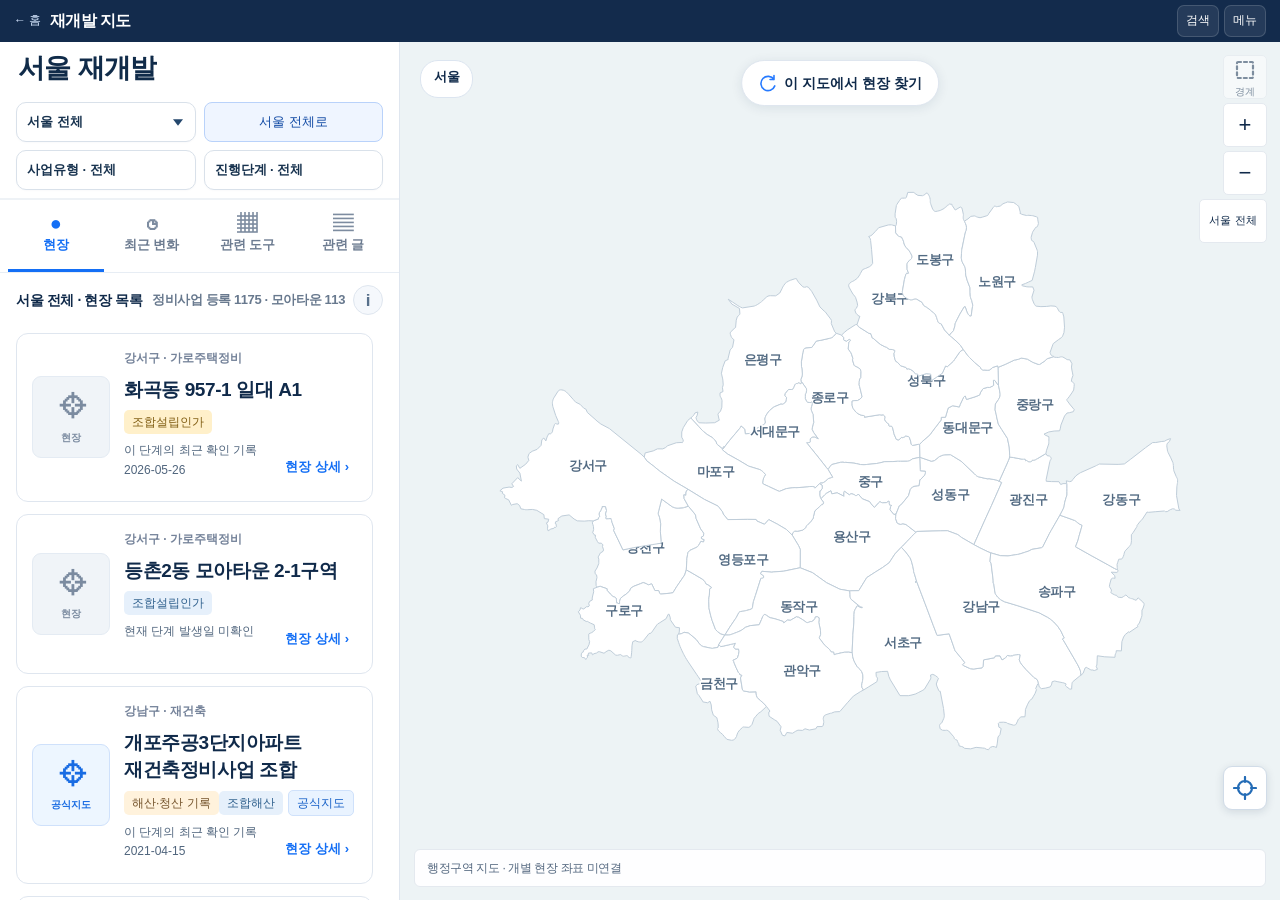
==== commit e31e5795: "Separate Banghwa6 map browsing from site location" ====
--- a/app/index.html
+++ b/app/index.html
@@ -1,4 +1,4 @@
-<!doctype html><html lang="ko"><head><meta charset="utf-8"><meta name="viewport" content="width=device-width,initial-scale=1"><meta name="robots" content="noindex,nofollow"><meta name="theme-color" content="#102b49"><title>Rent Check 개선 코드 검수 · 미완료</title><link rel="icon" href="favicon.svg"><link rel="stylesheet" href="style.css"><link rel="stylesheet" href="ui-polish.css"><link rel="stylesheet" href="home-calendar-ui.css"><link rel="stylesheet" href="redevelopment-pilot.css?v=20261016-source-layout1"><link rel="stylesheet" href="redevelopment-shell.css?v=20261016-source-layout1"><link rel="stylesheet" href="redevelopment-seoul-nearby.css?v=20261016-local-seoul1"></head><body>
+<!doctype html><html lang="ko"><head><meta charset="utf-8"><meta name="viewport" content="width=device-width,initial-scale=1"><meta name="robots" content="noindex,nofollow"><meta name="theme-color" content="#102b49"><title>Rent Check 개선 코드 검수 · 미완료</title><link rel="icon" href="favicon.svg"><link rel="stylesheet" href="style.css"><link rel="stylesheet" href="ui-polish.css"><link rel="stylesheet" href="home-calendar-ui.css"><link rel="stylesheet" href="redevelopment-pilot.css?v=20261021-bw6-map-return1"><link rel="stylesheet" href="redevelopment-shell.css?v=20261016-source-layout1"><link rel="stylesheet" href="redevelopment-seoul-nearby.css?v=20261016-local-seoul1"></head><body>
 <a class="skip" href="#results">목록으로 이동</a><header><a class="brand" href="#map" data-page="map"><b>Rc</b> Rent Check</a><nav class="topnav" aria-label="주요 메뉴"><button data-page="map" aria-current="page"><svg viewBox="0 0 24 24" fill="none" stroke="currentColor" stroke-width="2.2" stroke-linecap="round" stroke-linejoin="round" aria-hidden="true"><path d="M20 10c0 6-8 12-8 12S4 16 4 10a8 8 0 1 1 16 0Z" fill="currentColor"/><circle cx="12" cy="10" r="2.5" fill="white" stroke="white"/></svg><span>지도 탐색</span></button><button data-page="tools"><svg viewBox="0 0 24 24" fill="none" stroke="currentColor" stroke-width="2.2" stroke-linecap="round" stroke-linejoin="round" aria-hidden="true"><rect x="5" y="2" width="14" height="20" rx="2" fill="currentColor"/><path d="M8 6h8M8 11h1m3 0h1m3 0h.01M8 15h1m3 0h1m3 0h.01M8 19h1m3 0h1m3 0h.01" stroke="white"/></svg><span>계산도구</span></button><button data-page="articles"><svg viewBox="0 0 24 24" fill="none" stroke="currentColor" stroke-width="2.2" stroke-linecap="round" stroke-linejoin="round" aria-hidden="true"><path d="M6 2h9l4 4v16H6Z" fill="currentColor"/><path d="M14 2v5h5M9 11h7M9 15h7M9 19h5" stroke="white"/></svg><span>글 모아보기</span></button></nav><a class="header-calendar" href="public-housing.html" aria-label="공공주택 캘린더 열기" title="공공주택 캘린더"><svg class="header-calendar-icon" viewBox="0 0 24 24" fill="none" stroke="currentColor" stroke-width="1.8" stroke-linecap="round" stroke-linejoin="round" aria-hidden="true"><rect x="3" y="5" width="18" height="16" rx="2"/><path d="M7 3v4m10-4v4M3 11h18M7 15h2m4 0h2m-8 3h2"/></svg><span class="header-calendar-full">공공주택 캘린더 →</span><span class="header-calendar-short" aria-hidden="true">캘린더</span></a><span class="private">비공개 검수중</span><div class="mobile-header-actions"><button data-open-search aria-label="현장 이름·주소 검색" disabled><svg viewBox="0 0 24 24" fill="none" stroke="currentColor" stroke-width="2.2" aria-hidden="true"><circle cx="10" cy="10" r="6"/><path d="m15 15 6 6"/></svg></button><button data-open-menu aria-label="빠른 메뉴" disabled><svg viewBox="0 0 24 24" fill="none" stroke="currentColor" stroke-width="2.2" aria-hidden="true"><path d="M4 6h16M4 12h16M4 18h16"/></svg></button></div></header>
 <main id="mapPage"><div class="tabs" role="tablist" aria-label="지도 주제"><button role="tab" data-tab="transactions" aria-selected="true">실거래</button><button role="tab" data-tab="housing">공공주택</button><button role="tab" data-tab="redevelopment">재개발</button><button role="tab" data-tab="sale">분양</button><button role="tab" data-tab="auction">경매</button></div>
 <div id="designFilters" class="design-filterbar" aria-label="지도 조건" aria-busy="true"><div class="filter-chip-scroll"><select id="designDistrict" aria-label="지역 자료 불러오는 중" disabled><option>지역 준비 중</option></select><select aria-label="사업유형 준비 중" disabled><option>사업유형</option></select><select aria-label="진행단계 준비 중" disabled><option>진행단계</option></select></div><button data-design-more aria-label="추가 조건 준비 중" disabled>☷</button></div>
@@ -11,5 +11,5 @@
 <footer><span class="brand small"><b>Rc</b> Rent Check</span><button id="aboutBtn">자료·검토 범위</button><a href="https://rent-check.kr/" target="_blank" rel="noopener">기존 사이트 ↗</a><span>2026.10.09 고정 자료 · 자동 갱신 미연결</span></footer>
 <dialog id="about"><div class="detailtop"><h2>자료·검토 범위</h2><button id="closeAbout" class="subtle">닫기</button></div><div class="aboutbody"><p>운영 사이트를 바꾸지 않은 비공개 시제품입니다. 실거래는 강서구 684개 단지의 공개 집계 자료를 동별·단지별로 나누어 불러옵니다. 최근 6개월 기본, 상세에서 최근 3개월을 선택할 수 있습니다.</p><p>공공주택은 2026.10.01 LH 서울 든든전세 공고의 25개 공급대상, 56호입니다. 동·호는 공식 공급목록 그대로 유지합니다. 확인된 주소 좌표만 지도에 표시하며 미확인 주소는 목록에서 확인할 수 있습니다.</p><p>실거래 좌표는 기존 공개 캐시 기준입니다. 공공주택 좌표의 주소 대조 근거는 상세에 표시합니다. 지도는 현장 측량 결과가 아닙니다.</p><p>재개발은 공식 정비사업 등록 1,175행과 모아타운 관리구역 113개를 구분해 표시합니다. 전체 현장의 상세 이력을 새로 수집한 자료는 아닙니다. 미수집 정보는 확인 필요로 표시합니다. 분양·경매는 자료 미연결이며 실제 매물이나 가격을 만들지 않았습니다.</p><p>사용자가 직접 연결하면 카카오 지도 API를 사용합니다. 추적 코드·광고 스크립트·위치 권한은 사용하지 않습니다. 원본 비공개 Engine 자료는 포함하지 않았습니다. 기존 글의 링크와 도구 주소는 운영 주소로 연결됩니다.</p><p>SVG 경계: SGIS · vuski/admdongkor, CC BY 4.0. <a href="LICENSE-DATA.txt" target="_blank">이용조건</a></p></div></dialog>
 <script src="data/projects.js" defer></script><script src="data/redevelopment-stage-checks.js?v=20261013-card1" defer></script><script src="redevelopment-status.js?v=20261013-date-route1" defer></script><script src="redevelopment-nearby.js?v=20261016-local-seoul1" defer></script><script src="redevelopment-card.js?v=20261016-resize2" defer></script><script src="kakao-map-engine.js?v=20261013-card1" defer></script><script src="config.public.js" defer></script><script src="kakao-session.js" defer></script><script src="housing-list-state.js"></script>
-<script src="housing-supply.js"></script><script src="home-calendar-link.js" defer></script><script src="data/banghwa6-pilot.js" defer></script><script src="redevelopment-pilot.js?v=20261016-resize2" defer></script><script src="redevelopment-shell.js?v=20261013-route1" defer></script><script src="redevelopment-external-links.js?v=20261016-source-layout1" defer></script><script src="app.js?v=20261016-resize2" defer></script><dialog id="calendarDialog" class="calendar-dialog" aria-label="공고 캘린더"></dialog><script src="kakao-autoconnect.js" defer></script><script src="ui-polish.js" defer></script></body></html>
+<script src="housing-supply.js"></script><script src="home-calendar-link.js" defer></script><script src="data/banghwa6-pilot.js" defer></script><script src="redevelopment-pilot.js?v=20261021-bw6-map-return1" defer></script><script src="redevelopment-shell.js?v=20261013-route1" defer></script><script src="redevelopment-external-links.js?v=20261016-source-layout1" defer></script><script src="app.js?v=20261021-bw6-map-return1" defer></script><dialog id="calendarDialog" class="calendar-dialog" aria-label="공고 캘린더"></dialog><script src="kakao-autoconnect.js" defer></script><script src="ui-polish.js" defer></script></body></html>
 
--- a/app/redevelopment-pilot.css
+++ b/app/redevelopment-pilot.css
@@ -1,77 +1,121 @@
-@media(max-width:700px){#mapPage .workspace[data-topic=redevelopment].detail-map-visible .zoom{top:auto!important;bottom:190px!important;display:flex!important;flex-direction:row!important;gap:4px!important}}
-@media(max-width:700px){#mapPage .workspace[data-topic=redevelopment].detail-map-visible #searchBounds{top:auto!important;bottom:130px!important}}
-/* Scoped to redevelopment. Other topic panels keep their existing layout. */
-.workspace[data-topic=redevelopment] .redevelopment-card *{box-sizing:border-box;min-width:0}
-.workspace[data-topic=redevelopment] :is(#detailBody,#results) .project-card-heading{display:block!important;position:static!important;height:auto!important;padding:0!important;background:none!important;color:inherit!important;border:0!important}
-.workspace[data-topic=redevelopment] :is(#detailBody,#results) .project-card-heading .badge{display:inline-block;width:auto}
-.workspace[data-topic=redevelopment] :is(#detailBody,#results) .pilot-track{display:grid!important;grid-template-columns:repeat(3,minmax(0,1fr))!important;gap:6px;padding:0}
-.workspace[data-topic=redevelopment] :is(#detailBody,#results) .pilot-track li{width:auto!important;max-width:100%;white-space:normal;line-height:1.5}
-.workspace[data-topic=redevelopment] .project-card-heading h2{font-size:23px;line-height:1.4;margin:10px 0}
-.workspace[data-topic=redevelopment] .project-stage-banner{background:#132b4c;color:#fff;border-radius:16px;padding:20px 18px;margin:18px 0}
-.workspace[data-topic=redevelopment] .project-stage-banner .pilot-label{color:#bacee8}
-.workspace[data-topic=redevelopment] .project-stage-banner>strong{display:block;font-size:32px;line-height:1.3;margin:8px 0;font-weight:800;overflow-wrap:anywhere}
-.workspace[data-topic=redevelopment] .project-stage-banner .stage-date{color:#dbeafe;font-size:15px;font-weight:600}
-.workspace[data-topic=redevelopment] .project-stage-banner .stage-meaning{font-size:14px;line-height:1.7}
-.workspace[data-topic=redevelopment] .project-stage-banner small{display:block;font-size:11px;line-height:1.65;color:#c5d4e8;margin-top:8px}
-.workspace[data-topic=redevelopment] .project-stage-banner a{display:block;color:#c1ddff;font-size:11px;margin-top:8px}
-.workspace[data-topic=redevelopment] .project-progress,.workspace[data-topic=redevelopment] .purchase-questions,.workspace[data-topic=redevelopment] .project-transactions,.workspace[data-topic=redevelopment] .project-information{border-top:1px solid #dce5f1;padding-top:18px;margin-top:22px}
-.workspace[data-topic=redevelopment] :is(#detailBody,#results) .project-progress h3,.workspace[data-topic=redevelopment] :is(#detailBody,#results) .purchase-questions h3,.workspace[data-topic=redevelopment] :is(#detailBody,#results) .project-transactions h3,.workspace[data-topic=redevelopment] :is(#detailBody,#results) .project-information>h3{font-size:19px;margin-top:0}
-.workspace[data-topic=redevelopment] .purchase-question{padding:16px;background:#f5f8fc;border:1px solid #dbe5f1;border-radius:12px;margin:10px 0}
-.workspace[data-topic=redevelopment] .purchase-question h4{font-size:15px;margin:0 0 8px}
-.workspace[data-topic=redevelopment] .purchase-question p,.workspace[data-topic=redevelopment] .trade-empty p{font-size:13px;line-height:1.75;margin:8px 0 0}
-.workspace[data-topic=redevelopment] .check-needed,.workspace[data-topic=redevelopment] .connection-state{color:#3f5979;font-size:12px;font-weight:700}
-.workspace[data-topic=redevelopment] .trade-empty{border:1px dashed #c4d1e0;border-radius:10px;padding:14px;margin:10px 0;background:#fafcfe}
-.workspace[data-topic=redevelopment] .trade-empty strong{font-size:14px}
-.workspace[data-topic=redevelopment] .original-operations{border-top:1px solid #dce5f1;padding-top:14px;margin-top:18px;font-size:13px;color:#52657b}
-.workspace[data-topic=redevelopment] .original-operations h3{font-size:15px}
-.workspace[data-topic=redevelopment] .original-operations small{display:block;margin-top:6px}
-.workspace[data-topic=redevelopment] .callout-stage{color:#175ccc;font-weight:700;margin:5px 0}
-#mapPage .workspace[data-topic=redevelopment] .detailpane,#mapPage .workspace[data-topic=redevelopment] :is(#detailBody,#results){min-width:0;max-width:100%;box-sizing:border-box}
-#mapPage .workspace[data-topic=redevelopment] :is(#detailBody,#results){overflow-x:hidden;overflow-wrap:anywhere}
-#mapPage .workspace[data-topic=redevelopment] :is(#detailBody,#results) dl{grid-template-columns:minmax(85px,32%) minmax(0,1fr)}
-#mapPage .workspace[data-topic=redevelopment] :is(#detailBody,#results) dd{min-width:0;margin-left:0;overflow-wrap:anywhere}
-#mapPage .workspace[data-topic=redevelopment] .map-callout{white-space:normal;width:260px;max-width:calc(100vw - 32px);box-sizing:border-box;overflow-wrap:anywhere}
-#mapPage .workspace[data-topic=redevelopment] .map-callout strong,#mapPage .workspace[data-topic=redevelopment] .map-callout small{display:block;white-space:normal;max-width:100%;overflow-wrap:anywhere;word-break:keep-all}
-#mapPage .workspace[data-topic=redevelopment] .map-callout .callout-detail{display:block;width:100%;box-sizing:border-box;white-space:normal}
-.redevelopment-pilot *{box-sizing:border-box;min-width:0}
-:is(#detailBody,#results) .pilot-current{background:#eff5ff;border:1px solid #b9d2fa;border-left:5px solid #175ccc;border-radius:12px;padding:16px}
-.pilot-label{font-size:12px;font-weight:700;color:#47658b}
-.pilot-current>strong{display:block;color:#1049a4;font-size:28px;line-height:1.35;margin:6px 0}
-.pilot-current>p{margin:4px 0 10px;font-size:14px}
-.pilot-track{list-style:none;display:grid;grid-template-columns:repeat(3,minmax(0,1fr));gap:6px;margin:12px 0;padding:0}
-.pilot-track li{font-size:12px;text-align:center;background:#fff;border:1px solid #dae4f1;border-radius:6px;padding:8px 2px}
-.pilot-track li[aria-current=step]{background:#175ccc;color:#fff;border:2px solid #123f87;font-weight:700}
-.pilot-track b{display:block;font-size:11px}
-.pilot-current>small{display:block;font-size:11px;line-height:1.5;color:#4f6380}
-.pilot-section,.pilot-all{border-top:1px solid #dce5f1;padding-top:16px;margin-top:20px}
-:is(#detailBody,#results) .pilot-section h3{margin-top:0}
-.pilot-note{font-size:13px;color:#5b6c80;line-height:1.7}
-.pilot-all>summary{font-weight:750;font-size:17px;cursor:pointer;padding:8px 0}
-.pilot-all>summary small{display:block;font-size:12px;font-weight:400;color:#5e7189}
-.pilot-step{margin:8px 0;border:1px solid #dce5f1;border-radius:9px;background:white}
-.pilot-step>summary{display:flex;align-items:center;gap:8px;padding:12px;cursor:pointer;font-size:14px;font-weight:650;list-style:none}
-.pilot-step>summary::-webkit-details-marker{display:none}
-.pilot-step>summary>span:nth-child(2){flex:1}
-.pilot-step small{display:block;font-weight:400;font-size:11px;color:#617087;line-height:1.5}
-.step-number{flex:0 0 24px;color:#617087;text-align:center}
-.pilot-step.current{border:2px solid #175ccc;background:#f3f7ff}
-.pilot-step.current>summary,.pilot-step.current .step-number{color:#1049a4}
-.pilot-step[open]>summary>b{transform:rotate(45deg)}
-.step-content{padding:0 12px 12px;font-size:13px}
-.step-content article{border-top:1px solid #e3e9f1;padding:9px 0}
-.step-content time{font-weight:700}
-.step-content article p{margin:3px 0}
-.pilot-sources a{display:block;margin:8px 0;font-size:13px}
-.redevelopment-home{white-space:nowrap;font-size:13px!important;min-width:98px;flex-shrink:0;color:#1049a4!important;background:#eff5ff;border:1px solid #b9d2fa;border-radius:8px}
-.workspace[data-topic=redevelopment] .detailtop{flex-wrap:wrap}
-.redevelopment-detail-region{display:flex;flex:0 0 100%;gap:8px;align-items:center}
-.redevelopment-detail-region[hidden]{display:none}
-.redevelopment-detail-region select{min-width:0;flex:1;min-height:40px;border:1px solid #d9e1ea;border-radius:8px;background:#fff;padding:6px 10px}
-.redevelopment-detail-region button{min-height:40px;border:1px solid #b9d2fa;border-radius:8px;background:#eff5ff;padding:6px 10px}
-#mapPage:has(.workspace[data-topic=redevelopment]) .design-filterbar .filter-chip-scroll{min-width:0}
-#mapPage .workspace[data-topic=redevelopment] .design-filterbar{height:auto!important;min-height:0!important;flex-shrink:0}
-#mapPage .workspace[data-topic=redevelopment] .design-filterbar .filter-chip-scroll{display:grid!important;grid-template-columns:minmax(0,1fr) 98px;overflow:visible!important;width:100%}
-#mapPage .workspace[data-topic=redevelopment] .design-filterbar #designDistrict{grid-column:1;grid-row:1}
-#mapPage .workspace[data-topic=redevelopment] .design-filterbar .redevelopment-home{grid-column:2;grid-row:1}
-#mapPage .workspace[data-topic=redevelopment] .design-filterbar select{min-width:0!important;max-width:100%!important;width:100%;text-overflow:ellipsis}
-@media(max-width:700px){#mapPage:has(.workspace[data-topic=redevelopment].has-detail)>.design-filterbar{display:none!important}#mapPage:has(.workspace[data-topic=redevelopment]) .design-filterbar .filter-chip-scroll{padding-right:60px!important;box-sizing:border-box}#mapPage:has(.workspace[data-topic=redevelopment]) .filter-chip-scroll #designDistrict{grid-column:1!important;width:100%!important}.redevelopment-home{grid-column:2;grid-row:1}}
+@media(max-width:700px){#mapPage .workspace[data-topic=redevelopment].detail-map-visible .zoom{top:auto!important;bottom:190px!important;display:flex!important;flex-direction:row!important;gap:4px!important}}
+@media(max-width:700px){#mapPage .workspace[data-topic=redevelopment].detail-map-visible #searchBounds{top:auto!important;bottom:130px!important}}
+/* Scoped to redevelopment. Other topic panels keep their existing layout. */
+.workspace[data-topic=redevelopment] .redevelopment-card *{box-sizing:border-box;min-width:0}
+.workspace[data-topic=redevelopment] :is(#detailBody,#results) .project-card-heading{display:block!important;position:static!important;height:auto!important;padding:0!important;background:none!important;color:inherit!important;border:0!important}
+.workspace[data-topic=redevelopment] :is(#detailBody,#results) .project-card-heading .badge{display:inline-block;width:auto}
+.workspace[data-topic=redevelopment] :is(#detailBody,#results) .pilot-track{display:grid!important;grid-template-columns:repeat(3,minmax(0,1fr))!important;gap:6px;padding:0}
+.workspace[data-topic=redevelopment] :is(#detailBody,#results) .pilot-track li{width:auto!important;max-width:100%;white-space:normal;line-height:1.5}
+.workspace[data-topic=redevelopment] .project-card-heading h2{font-size:23px;line-height:1.4;margin:10px 0}
+.workspace[data-topic=redevelopment] .project-stage-banner{background:#132b4c;color:#fff;border-radius:16px;padding:20px 18px;margin:18px 0}
+.workspace[data-topic=redevelopment] .project-stage-banner .pilot-label{color:#bacee8}
+.workspace[data-topic=redevelopment] .project-stage-banner>strong{display:block;font-size:32px;line-height:1.3;margin:8px 0;font-weight:800;overflow-wrap:anywhere}
+.workspace[data-topic=redevelopment] .project-stage-banner .stage-date{color:#dbeafe;font-size:15px;font-weight:600}
+.workspace[data-topic=redevelopment] .project-stage-banner .stage-meaning{font-size:14px;line-height:1.7}
+.workspace[data-topic=redevelopment] .project-stage-banner small{display:block;font-size:11px;line-height:1.65;color:#c5d4e8;margin-top:8px}
+.workspace[data-topic=redevelopment] .project-stage-banner a{display:block;color:#c1ddff;font-size:11px;margin-top:8px}
+.workspace[data-topic=redevelopment] .project-progress,.workspace[data-topic=redevelopment] .purchase-questions,.workspace[data-topic=redevelopment] .project-transactions,.workspace[data-topic=redevelopment] .project-information{border-top:1px solid #dce5f1;padding-top:18px;margin-top:22px}
+.workspace[data-topic=redevelopment] :is(#detailBody,#results) .project-progress h3,.workspace[data-topic=redevelopment] :is(#detailBody,#results) .purchase-questions h3,.workspace[data-topic=redevelopment] :is(#detailBody,#results) .project-transactions h3,.workspace[data-topic=redevelopment] :is(#detailBody,#results) .project-information>h3{font-size:19px;margin-top:0}
+.workspace[data-topic=redevelopment] .purchase-question{padding:16px;background:#f5f8fc;border:1px solid #dbe5f1;border-radius:12px;margin:10px 0}
+.workspace[data-topic=redevelopment] .purchase-question h4{font-size:15px;margin:0 0 8px}
+.workspace[data-topic=redevelopment] .purchase-question p,.workspace[data-topic=redevelopment] .trade-empty p{font-size:13px;line-height:1.75;margin:8px 0 0}
+.workspace[data-topic=redevelopment] .check-needed,.workspace[data-topic=redevelopment] .connection-state{color:#3f5979;font-size:12px;font-weight:700}
+.workspace[data-topic=redevelopment] .trade-empty{border:1px dashed #c4d1e0;border-radius:10px;padding:14px;margin:10px 0;background:#fafcfe}
+.workspace[data-topic=redevelopment] .trade-empty strong{font-size:14px}
+.workspace[data-topic=redevelopment] .original-operations{border-top:1px solid #dce5f1;padding-top:14px;margin-top:18px;font-size:13px;color:#52657b}
+.workspace[data-topic=redevelopment] .original-operations h3{font-size:15px}
+.workspace[data-topic=redevelopment] .original-operations small{display:block;margin-top:6px}
+.workspace[data-topic=redevelopment] .callout-stage{color:#175ccc;font-weight:700;margin:5px 0}
+#mapPage .workspace[data-topic=redevelopment] .detailpane,#mapPage .workspace[data-topic=redevelopment] :is(#detailBody,#results){min-width:0;max-width:100%;box-sizing:border-box}
+#mapPage .workspace[data-topic=redevelopment] :is(#detailBody,#results){overflow-x:hidden;overflow-wrap:anywhere}
+#mapPage .workspace[data-topic=redevelopment] :is(#detailBody,#results) dl{grid-template-columns:minmax(85px,32%) minmax(0,1fr)}
+#mapPage .workspace[data-topic=redevelopment] :is(#detailBody,#results) dd{min-width:0;margin-left:0;overflow-wrap:anywhere}
+#mapPage .workspace[data-topic=redevelopment] .map-callout{white-space:normal;width:260px;max-width:calc(100vw - 32px);box-sizing:border-box;overflow-wrap:anywhere}
+#mapPage .workspace[data-topic=redevelopment] .map-callout strong,#mapPage .workspace[data-topic=redevelopment] .map-callout small{display:block;white-space:normal;max-width:100%;overflow-wrap:anywhere;word-break:keep-all}
+#mapPage .workspace[data-topic=redevelopment] .map-callout .callout-detail{display:block;width:100%;box-sizing:border-box;white-space:normal}
+.redevelopment-pilot *{box-sizing:border-box;min-width:0}
+:is(#detailBody,#results) .pilot-current{background:#eff5ff;border:1px solid #b9d2fa;border-left:5px solid #175ccc;border-radius:12px;padding:16px}
+.pilot-label{font-size:12px;font-weight:700;color:#47658b}
+.pilot-current>strong{display:block;color:#1049a4;font-size:28px;line-height:1.35;margin:6px 0}
+.pilot-current>p{margin:4px 0 10px;font-size:14px}
+.pilot-track{list-style:none;display:grid;grid-template-columns:repeat(3,minmax(0,1fr));gap:6px;margin:12px 0;padding:0}
+.pilot-track li{font-size:12px;text-align:center;background:#fff;border:1px solid #dae4f1;border-radius:6px;padding:8px 2px}
+.pilot-track li[aria-current=step]{background:#175ccc;color:#fff;border:2px solid #123f87;font-weight:700}
+.pilot-track b{display:block;font-size:11px}
+.pilot-current>small{display:block;font-size:11px;line-height:1.5;color:#4f6380}
+.pilot-section,.pilot-all{border-top:1px solid #dce5f1;padding-top:16px;margin-top:20px}
+:is(#detailBody,#results) .pilot-section h3{margin-top:0}
+.pilot-note{font-size:13px;color:#5b6c80;line-height:1.7}
+.pilot-all>summary{font-weight:750;font-size:17px;cursor:pointer;padding:8px 0}
+.pilot-all>summary small{display:block;font-size:12px;font-weight:400;color:#5e7189}
+.pilot-step{margin:8px 0;border:1px solid #dce5f1;border-radius:9px;background:white}
+.pilot-step>summary{display:flex;align-items:center;gap:8px;padding:12px;cursor:pointer;font-size:14px;font-weight:650;list-style:none}
+.pilot-step>summary::-webkit-details-marker{display:none}
+.pilot-step>summary>span:nth-child(2){flex:1}
+.pilot-step small{display:block;font-weight:400;font-size:11px;color:#617087;line-height:1.5}
+.step-number{flex:0 0 24px;color:#617087;text-align:center}
+.pilot-step.current{border:2px solid #175ccc;background:#f3f7ff}
+.pilot-step.current>summary,.pilot-step.current .step-number{color:#1049a4}
+.pilot-step[open]>summary>b{transform:rotate(45deg)}
+.step-content{padding:0 12px 12px;font-size:13px}
+.step-content article{border-top:1px solid #e3e9f1;padding:9px 0}
+.step-content time{font-weight:700}
+.step-content article p{margin:3px 0}
+.pilot-sources a{display:block;margin:8px 0;font-size:13px}
+.redevelopment-home{white-space:nowrap;font-size:13px!important;min-width:98px;flex-shrink:0;color:#1049a4!important;background:#eff5ff;border:1px solid #b9d2fa;border-radius:8px}
+.workspace[data-topic=redevelopment] .detailtop{flex-wrap:wrap}
+.redevelopment-detail-region{display:flex;flex:0 0 100%;gap:8px;align-items:center}
+.redevelopment-detail-region[hidden]{display:none}
+.redevelopment-detail-region select{min-width:0;flex:1;min-height:40px;border:1px solid #d9e1ea;border-radius:8px;background:#fff;padding:6px 10px}
+.redevelopment-detail-region button{min-height:40px;border:1px solid #b9d2fa;border-radius:8px;background:#eff5ff;padding:6px 10px}
+#mapPage:has(.workspace[data-topic=redevelopment]) .design-filterbar .filter-chip-scroll{min-width:0}
+#mapPage .workspace[data-topic=redevelopment] .design-filterbar{height:auto!important;min-height:0!important;flex-shrink:0}
+#mapPage .workspace[data-topic=redevelopment] .design-filterbar .filter-chip-scroll{display:grid!important;grid-template-columns:minmax(0,1fr) 98px;overflow:visible!important;width:100%}
+#mapPage .workspace[data-topic=redevelopment] .design-filterbar #designDistrict{grid-column:1;grid-row:1}
+#mapPage .workspace[data-topic=redevelopment] .design-filterbar .redevelopment-home{grid-column:2;grid-row:1}
+#mapPage .workspace[data-topic=redevelopment] .design-filterbar select{min-width:0!important;max-width:100%!important;width:100%;text-overflow:ellipsis}
+@media(max-width:700px){#mapPage:has(.workspace[data-topic=redevelopment].has-detail)>.design-filterbar{display:none!important}#mapPage:has(.workspace[data-topic=redevelopment]) .design-filterbar .filter-chip-scroll{padding-right:60px!important;box-sizing:border-box}#mapPage:has(.workspace[data-topic=redevelopment]) .filter-chip-scroll #designDistrict{grid-column:1!important;width:100%!important}.redevelopment-home{grid-column:2;grid-row:1}}
+
+
+/* 2026-10-21: Banghwa6-only compact detail pilot. Other sites keep existing UI. */
+#mapPage .banghwa6-compact{color:#172d49;background:#fff;font-size:14px;line-height:1.65;text-align:left}
+#mapPage .banghwa6-compact *{box-sizing:border-box}
+#mapPage .banghwa6-compact .bw6-heading{display:block;border:0;background:none;padding:0;margin:0 0 16px;height:auto;position:static}
+#mapPage .banghwa6-compact .bw6-heading h2{font-size:23px;line-height:1.4;margin:7px 0;font-weight:750}
+#mapPage .banghwa6-compact .bw6-heading p{font-size:13px;color:#52657b;margin:5px 0}
+#mapPage .banghwa6-compact .bw6-heading small{font-size:11px;color:#60738b;display:block}
+#mapPage .banghwa6-compact .bw6-status{background:#175acc;color:white;border-radius:9px;padding:12px 15px;display:flex;gap:14px;align-items:center;flex-wrap:wrap}
+#mapPage .banghwa6-compact .bw6-status span{font-size:12px;color:#e0edff}
+#mapPage .banghwa6-compact .bw6-status strong{font-size:19px}
+#mapPage .banghwa6-compact .bw6-metrics{display:grid!important;grid-template-columns:repeat(3,minmax(0,1fr))!important;gap:0;margin:19px 0;padding:0}
+#mapPage .banghwa6-compact .bw6-metrics>div{padding:0 8px;border-right:1px solid #e2e8f1;min-width:0}
+#mapPage .banghwa6-compact .bw6-metrics>div:first-child{padding-left:0}
+#mapPage .banghwa6-compact .bw6-metrics>div:last-child{border:0}
+#mapPage .banghwa6-compact .bw6-metrics dt{font-size:11px;color:#60738b;background:none;padding:0}
+#mapPage .banghwa6-compact .bw6-metrics dd{font-size:15px;font-weight:750;margin:3px 0 0;padding:0;white-space:normal}
+#mapPage .banghwa6-compact .bw6-tabs{display:grid;grid-template-columns:repeat(3,minmax(0,1fr));border-bottom:1px solid #dbe4ef;margin:0 0 16px}
+#mapPage .banghwa6-compact .bw6-tabs button{background:none;border:0;border-radius:0;border-bottom:3px solid transparent;font-size:13px;color:#53667d;padding:12px 3px;min-height:44px;box-shadow:none}
+#mapPage .banghwa6-compact .bw6-tabs button[aria-selected=true]{border-bottom-color:#175acc;color:#175acc;font-weight:750}
+#mapPage .banghwa6-compact [role=tabpanel][hidden]{display:none!important}
+#mapPage .banghwa6-compact .bw6-next{background:#edf5ff;border-radius:8px;padding:12px 14px;font-size:12px;margin:0 0 12px;color:#365273}
+#mapPage .banghwa6-compact .bw6-next strong{color:#175acc;font-size:13px}
+#mapPage .banghwa6-compact .bw6-fold{border:0;border-bottom:1px solid #e2e8f1;background:none;border-radius:0;margin:0;padding:0}
+#mapPage .banghwa6-compact .bw6-fold>summary{padding:15px 3px;font-weight:650;cursor:pointer;min-height:48px}
+#mapPage .banghwa6-compact .bw6-fold[open]{padding-bottom:14px}
+#mapPage .banghwa6-compact .bw6-footer{display:flex;align-items:center;gap:10px;flex-wrap:wrap;margin-top:20px;border-top:1px solid #e2e8f1;padding-top:15px}
+#mapPage .banghwa6-compact .bw6-footer>a{border:1px solid #175acc;border-radius:7px;padding:9px 12px;color:#175acc;font-weight:650;text-decoration:none;font-size:12px}
+#mapPage .banghwa6-compact .bw6-data-note{font-size:12px;color:#60738b}
+#mapPage .banghwa6-compact button:focus-visible,#mapPage .banghwa6-compact summary:focus-visible{outline:2px solid #175acc;outline-offset:3px}
+@media(min-width:701px){
+ body.redevelopment-route #mapPage .workspace.bw6-selected{grid-template-columns:minmax(380px,420px) minmax(0,1fr)!important}
+ body.redevelopment-route #mapPage .workspace.bw6-selected .listpane{grid-column:1!important;grid-row:1!important}
+ body.redevelopment-route #mapPage .workspace.bw6-selected .mapsection{grid-column:2!important;grid-row:1!important}
+ body.redevelopment-route #mapPage .workspace.bw6-selected .detailpane:not([hidden]){grid-column:1!important;grid-row:1!important;left:0!important;right:auto!important;width:100%!important;max-width:420px!important;z-index:35}
+}
+@media(max-width:700px){#mapPage .banghwa6-compact .bw6-heading h2{font-size:21px}#mapPage .banghwa6-compact .bw6-metrics dd{font-size:14px}}
+
+/* Banghwa6 only: map return is reachable before the detail content. */
+#mapPage .banghwa6-compact .bw6-top-actions{display:flex;justify-content:flex-end;flex-wrap:wrap;gap:8px;margin:0 0 10px}
+#mapPage .banghwa6-compact .bw6-top-actions [data-bw6-locate-map]{min-height:44px;margin:0;padding:9px 14px;border:1px solid #b9cfe9;border-radius:7px;background:#f2f7ff;color:#1049a4;font-size:13px;font-weight:650;line-height:1.6}
+
+#mapPage .banghwa6-compact .bw6-top-actions [data-bw6-browse-map]{min-height:44px;margin:0;padding:9px 14px;font-size:13px;line-height:1.6}
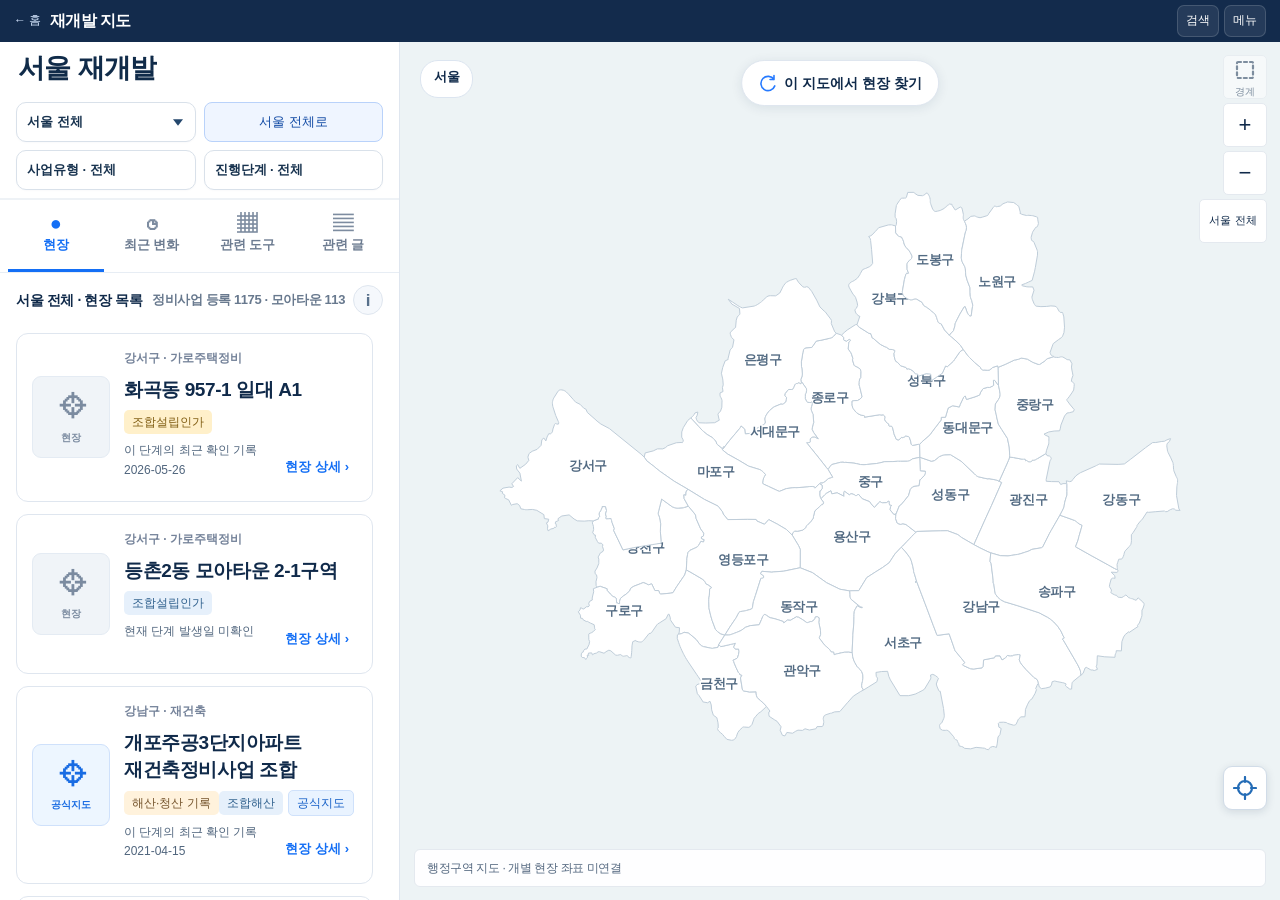
==== commit 772eb441: "Clarify Banghwa6 overview and nearby transaction states" ====
--- a/app/index.html
+++ b/app/index.html
@@ -1,15 +1,16 @@
-<!doctype html><html lang="ko"><head><meta charset="utf-8"><meta name="viewport" content="width=device-width,initial-scale=1"><meta name="robots" content="noindex,nofollow"><meta name="theme-color" content="#102b49"><title>Rent Check 개선 코드 검수 · 미완료</title><link rel="icon" href="favicon.svg"><link rel="stylesheet" href="style.css"><link rel="stylesheet" href="ui-polish.css"><link rel="stylesheet" href="home-calendar-ui.css"><link rel="stylesheet" href="redevelopment-pilot.css?v=20261021-bw6-map-return1"><link rel="stylesheet" href="redevelopment-shell.css?v=20261016-source-layout1"><link rel="stylesheet" href="redevelopment-seoul-nearby.css?v=20261016-local-seoul1"></head><body>
-<a class="skip" href="#results">목록으로 이동</a><header><a class="brand" href="#map" data-page="map"><b>Rc</b> Rent Check</a><nav class="topnav" aria-label="주요 메뉴"><button data-page="map" aria-current="page"><svg viewBox="0 0 24 24" fill="none" stroke="currentColor" stroke-width="2.2" stroke-linecap="round" stroke-linejoin="round" aria-hidden="true"><path d="M20 10c0 6-8 12-8 12S4 16 4 10a8 8 0 1 1 16 0Z" fill="currentColor"/><circle cx="12" cy="10" r="2.5" fill="white" stroke="white"/></svg><span>지도 탐색</span></button><button data-page="tools"><svg viewBox="0 0 24 24" fill="none" stroke="currentColor" stroke-width="2.2" stroke-linecap="round" stroke-linejoin="round" aria-hidden="true"><rect x="5" y="2" width="14" height="20" rx="2" fill="currentColor"/><path d="M8 6h8M8 11h1m3 0h1m3 0h.01M8 15h1m3 0h1m3 0h.01M8 19h1m3 0h1m3 0h.01" stroke="white"/></svg><span>계산도구</span></button><button data-page="articles"><svg viewBox="0 0 24 24" fill="none" stroke="currentColor" stroke-width="2.2" stroke-linecap="round" stroke-linejoin="round" aria-hidden="true"><path d="M6 2h9l4 4v16H6Z" fill="currentColor"/><path d="M14 2v5h5M9 11h7M9 15h7M9 19h5" stroke="white"/></svg><span>글 모아보기</span></button></nav><a class="header-calendar" href="public-housing.html" aria-label="공공주택 캘린더 열기" title="공공주택 캘린더"><svg class="header-calendar-icon" viewBox="0 0 24 24" fill="none" stroke="currentColor" stroke-width="1.8" stroke-linecap="round" stroke-linejoin="round" aria-hidden="true"><rect x="3" y="5" width="18" height="16" rx="2"/><path d="M7 3v4m10-4v4M3 11h18M7 15h2m4 0h2m-8 3h2"/></svg><span class="header-calendar-full">공공주택 캘린더 →</span><span class="header-calendar-short" aria-hidden="true">캘린더</span></a><span class="private">비공개 검수중</span><div class="mobile-header-actions"><button data-open-search aria-label="현장 이름·주소 검색" disabled><svg viewBox="0 0 24 24" fill="none" stroke="currentColor" stroke-width="2.2" aria-hidden="true"><circle cx="10" cy="10" r="6"/><path d="m15 15 6 6"/></svg></button><button data-open-menu aria-label="빠른 메뉴" disabled><svg viewBox="0 0 24 24" fill="none" stroke="currentColor" stroke-width="2.2" aria-hidden="true"><path d="M4 6h16M4 12h16M4 18h16"/></svg></button></div></header>
-<main id="mapPage"><div class="tabs" role="tablist" aria-label="지도 주제"><button role="tab" data-tab="transactions" aria-selected="true">실거래</button><button role="tab" data-tab="housing">공공주택</button><button role="tab" data-tab="redevelopment">재개발</button><button role="tab" data-tab="sale">분양</button><button role="tab" data-tab="auction">경매</button></div>
-<div id="designFilters" class="design-filterbar" aria-label="지도 조건" aria-busy="true"><div class="filter-chip-scroll"><select id="designDistrict" aria-label="지역 자료 불러오는 중" disabled><option>지역 준비 중</option></select><select aria-label="사업유형 준비 중" disabled><option>사업유형</option></select><select aria-label="진행단계 준비 중" disabled><option>진행단계</option></select></div><button data-design-more aria-label="추가 조건 준비 중" disabled>☷</button></div>
-<section class="kakao-connect" aria-label="카카오 지도 직접 연결"><details><summary>카카오 지도 연결 · 이 탭에서만 사용</summary><p>JavaScript 키는 이 탭 메모리에서만 사용하며, 지도 연결 버튼을 누르면 공식 카카오 SDK 요청으로 카카오에 전달됩니다. 우리 서버·저장소·페이지 주소·분석 로그에 저장하지 않습니다. 새로고침하면 다시 입력해야 합니다.</p><div class="kakao-input-row"><label for="kakaoSessionKey">시제품 JavaScript 키</label><input id="kakaoSessionKey" type="password" autocomplete="off" spellcheck="false" autocapitalize="none" aria-describedby="kakaoConnectionStatus"><button type="button" id="connectKakao">지도 연결</button></div><p id="kakaoConnectionStatus" role="status">직접 키를 입력하고 버튼을 누르기 전에는 카카오 SDK를 요청하지 않습니다. 실제 지도 연결은 아직 미검증입니다.</p></details></section><div class="workspace"><aside class="listpane"><div class="sheet-handle"></div><div class="listtop"><h1 id="listTitle">자료 불러오는 중</h1><button id="mobileToggle" class="subtle">지도 크게</button></div><nav id="subnav" class="subnav" aria-label="주제별 메뉴"></nav><div class="filters"><label>지역<select id="district"></select></label><label id="dongLabel">동<select id="dong"><option value="all">동 전체</option></select></label><label class="searchlabel">이름·주소 검색<input id="search" type="search" placeholder="현장 또는 단지명" autocomplete="off"></label></div><div id="context"></div><div class="listhead"><strong id="resultTitle"></strong><span id="count" aria-live="polite"></span></div><p id="coverage" class="coverage"></p><div id="results" tabindex="-1" aria-busy="true"></div></aside>
-<section class="mapsection" aria-label="서울 주거 지도"><div class="maphead"><strong id="mapHeading">서울 · 강서구</strong><span id="mapLevel">구 → 동 → 단지</span></div><div class="mapcanvas"><div id="kakaoMap" hidden aria-label="카카오 재개발 지도"></div><div id="kakaoMapStatus" class="kakao-map-status" role="status"></div><svg id="map" viewBox="0 0 900 640" role="group" aria-label="서울 행정구역 지도"></svg><div class="zoom"><button id="zoomIn" aria-label="지도 확대">+</button><button id="zoomOut" aria-label="지도 축소">−</button><button id="resetMap">서울 전체</button></div><button id="searchBounds" class="bounds">이 지도 범위에서 보기</button><div id="mapLegend" class="mapnote">구·동 선택 후 단지를 선택하세요.</div></div><p id="mapCaption" class="mapcaption">행정구역 기반 지도 · 건물 경계나 지적도와 다릅니다.</p><div class="sourcefoot">SGIS 원자료 · vuski/admdongkor 가공 · 2026.07.01 <a href="LICENSE-DATA.txt" target="_blank">이용조건</a></div></section>
-<aside id="detail" class="detailpane" hidden aria-labelledby="detailTitle"><div class="detailtop"><button id="closeDetail" class="subtle">← 목록으로</button><span id="detailKind"></span><button id="collapseDetail" class="subtle mobile-only" aria-expanded="true">축소</button></div><div id="detailBody"></div></aside></div></main>
-<main id="toolsPage" hidden class="contentpage"><span class="eyebrow">목적에 맞게 바로 계산하세요</span><h1>계산도구</h1><p class="muted">기존 계산기의 독립 주소와 계산 규칙을 그대로 이용합니다.</p><div id="toolsGrid" class="cardgrid"></div><p class="warning">청년주택 가점 도구는 청년주택에만 적용됩니다. 든든전세·신혼부부 공고의 자격 판단에는 사용하지 않습니다. 전월세 비교는 민간 임대차용이며 공공임대 조건 계산에 적용하지 않습니다.</p></main>
-<main id="articlesPage" hidden class="contentpage"><h1>글 모아보기</h1><div class="articletoolbar"><div class="segmented" role="tablist" aria-label="글 종류"><button data-category="analysis" role="tab" aria-selected="true">자체 분석</button><button data-category="guide" role="tab" aria-selected="false">실전 가이드</button></div><label>글 검색<input id="articleSearch" type="search" placeholder="제목으로 찾기"></label></div><div id="articlesList"></div></main>
-<main id="readerPage" hidden><div class="readerbar"><button id="backReader" class="subtle">← 이전 화면으로</button><span id="readerCategory" class="badge gold"></span><a id="readerOriginal" target="_blank" rel="noopener">기존 주소에서 보기 ↗</a></div><p class="reader-note">기존 본문·표를 담은 읽기 화면입니다. 분석의 기준일은 본문에 표시된 날짜를 따릅니다.</p><iframe id="articleFrame" title="글 전체 본문" sandbox="allow-scripts allow-same-origin allow-popups allow-popups-to-escape-sandbox"></iframe></main>
-<footer><span class="brand small"><b>Rc</b> Rent Check</span><button id="aboutBtn">자료·검토 범위</button><a href="https://rent-check.kr/" target="_blank" rel="noopener">기존 사이트 ↗</a><span>2026.10.09 고정 자료 · 자동 갱신 미연결</span></footer>
-<dialog id="about"><div class="detailtop"><h2>자료·검토 범위</h2><button id="closeAbout" class="subtle">닫기</button></div><div class="aboutbody"><p>운영 사이트를 바꾸지 않은 비공개 시제품입니다. 실거래는 강서구 684개 단지의 공개 집계 자료를 동별·단지별로 나누어 불러옵니다. 최근 6개월 기본, 상세에서 최근 3개월을 선택할 수 있습니다.</p><p>공공주택은 2026.10.01 LH 서울 든든전세 공고의 25개 공급대상, 56호입니다. 동·호는 공식 공급목록 그대로 유지합니다. 확인된 주소 좌표만 지도에 표시하며 미확인 주소는 목록에서 확인할 수 있습니다.</p><p>실거래 좌표는 기존 공개 캐시 기준입니다. 공공주택 좌표의 주소 대조 근거는 상세에 표시합니다. 지도는 현장 측량 결과가 아닙니다.</p><p>재개발은 공식 정비사업 등록 1,175행과 모아타운 관리구역 113개를 구분해 표시합니다. 전체 현장의 상세 이력을 새로 수집한 자료는 아닙니다. 미수집 정보는 확인 필요로 표시합니다. 분양·경매는 자료 미연결이며 실제 매물이나 가격을 만들지 않았습니다.</p><p>사용자가 직접 연결하면 카카오 지도 API를 사용합니다. 추적 코드·광고 스크립트·위치 권한은 사용하지 않습니다. 원본 비공개 Engine 자료는 포함하지 않았습니다. 기존 글의 링크와 도구 주소는 운영 주소로 연결됩니다.</p><p>SVG 경계: SGIS · vuski/admdongkor, CC BY 4.0. <a href="LICENSE-DATA.txt" target="_blank">이용조건</a></p></div></dialog>
-<script src="data/projects.js" defer></script><script src="data/redevelopment-stage-checks.js?v=20261013-card1" defer></script><script src="redevelopment-status.js?v=20261013-date-route1" defer></script><script src="redevelopment-nearby.js?v=20261016-local-seoul1" defer></script><script src="redevelopment-card.js?v=20261016-resize2" defer></script><script src="kakao-map-engine.js?v=20261013-card1" defer></script><script src="config.public.js" defer></script><script src="kakao-session.js" defer></script><script src="housing-list-state.js"></script>
-<script src="housing-supply.js"></script><script src="home-calendar-link.js" defer></script><script src="data/banghwa6-pilot.js" defer></script><script src="redevelopment-pilot.js?v=20261021-bw6-map-return1" defer></script><script src="redevelopment-shell.js?v=20261013-route1" defer></script><script src="redevelopment-external-links.js?v=20261016-source-layout1" defer></script><script src="app.js?v=20261021-bw6-map-return1" defer></script><dialog id="calendarDialog" class="calendar-dialog" aria-label="공고 캘린더"></dialog><script src="kakao-autoconnect.js" defer></script><script src="ui-polish.js" defer></script></body></html>
-
+<!doctype html><html lang="ko"><head><meta charset="utf-8"><meta name="viewport" content="width=device-width,initial-scale=1"><meta name="robots" content="noindex,nofollow"><meta name="theme-color" content="#102b49"><title>Rent Check 개선 코드 검수 · 미완료</title><link rel="icon" href="favicon.svg"><link rel="stylesheet" href="style.css"><link rel="stylesheet" href="ui-polish.css"><link rel="stylesheet" href="home-calendar-ui.css"><link rel="stylesheet" href="redevelopment-pilot.css?v=20261021-bw6-usability1"><link rel="stylesheet" href="redevelopment-shell.css?v=20261016-source-layout1"><link rel="stylesheet" href="redevelopment-seoul-nearby.css?v=20261016-local-seoul1"></head><body>
+<a class="skip" href="#results">목록으로 이동</a><header><a class="brand" href="#map" data-page="map"><b>Rc</b> Rent Check</a><nav class="topnav" aria-label="주요 메뉴"><button data-page="map" aria-current="page"><svg viewBox="0 0 24 24" fill="none" stroke="currentColor" stroke-width="2.2" stroke-linecap="round" stroke-linejoin="round" aria-hidden="true"><path d="M20 10c0 6-8 12-8 12S4 16 4 10a8 8 0 1 1 16 0Z" fill="currentColor"/><circle cx="12" cy="10" r="2.5" fill="white" stroke="white"/></svg><span>지도 탐색</span></button><button data-page="tools"><svg viewBox="0 0 24 24" fill="none" stroke="currentColor" stroke-width="2.2" stroke-linecap="round" stroke-linejoin="round" aria-hidden="true"><rect x="5" y="2" width="14" height="20" rx="2" fill="currentColor"/><path d="M8 6h8M8 11h1m3 0h1m3 0h.01M8 15h1m3 0h1m3 0h.01M8 19h1m3 0h1m3 0h.01" stroke="white"/></svg><span>계산도구</span></button><button data-page="articles"><svg viewBox="0 0 24 24" fill="none" stroke="currentColor" stroke-width="2.2" stroke-linecap="round" stroke-linejoin="round" aria-hidden="true"><path d="M6 2h9l4 4v16H6Z" fill="currentColor"/><path d="M14 2v5h5M9 11h7M9 15h7M9 19h5" stroke="white"/></svg><span>글 모아보기</span></button></nav><a class="header-calendar" href="public-housing.html" aria-label="공공주택 캘린더 열기" title="공공주택 캘린더"><svg class="header-calendar-icon" viewBox="0 0 24 24" fill="none" stroke="currentColor" stroke-width="1.8" stroke-linecap="round" stroke-linejoin="round" aria-hidden="true"><rect x="3" y="5" width="18" height="16" rx="2"/><path d="M7 3v4m10-4v4M3 11h18M7 15h2m4 0h2m-8 3h2"/></svg><span class="header-calendar-full">공공주택 캘린더 →</span><span class="header-calendar-short" aria-hidden="true">캘린더</span></a><span class="private">비공개 검수중</span><div class="mobile-header-actions"><button data-open-search aria-label="현장 이름·주소 검색" disabled><svg viewBox="0 0 24 24" fill="none" stroke="currentColor" stroke-width="2.2" aria-hidden="true"><circle cx="10" cy="10" r="6"/><path d="m15 15 6 6"/></svg></button><button data-open-menu aria-label="빠른 메뉴" disabled><svg viewBox="0 0 24 24" fill="none" stroke="currentColor" stroke-width="2.2" aria-hidden="true"><path d="M4 6h16M4 12h16M4 18h16"/></svg></button></div></header>
+<main id="mapPage"><div class="tabs" role="tablist" aria-label="지도 주제"><button role="tab" data-tab="transactions" aria-selected="true">실거래</button><button role="tab" data-tab="housing">공공주택</button><button role="tab" data-tab="redevelopment">재개발</button><button role="tab" data-tab="sale">분양</button><button role="tab" data-tab="auction">경매</button></div>
+<div id="designFilters" class="design-filterbar" aria-label="지도 조건" aria-busy="true"><div class="filter-chip-scroll"><select id="designDistrict" aria-label="지역 자료 불러오는 중" disabled><option>지역 준비 중</option></select><select aria-label="사업유형 준비 중" disabled><option>사업유형</option></select><select aria-label="진행단계 준비 중" disabled><option>진행단계</option></select></div><button data-design-more aria-label="추가 조건 준비 중" disabled>☷</button></div>
+<section class="kakao-connect" aria-label="카카오 지도 직접 연결"><details><summary>카카오 지도 연결 · 이 탭에서만 사용</summary><p>JavaScript 키는 이 탭 메모리에서만 사용하며, 지도 연결 버튼을 누르면 공식 카카오 SDK 요청으로 카카오에 전달됩니다. 우리 서버·저장소·페이지 주소·분석 로그에 저장하지 않습니다. 새로고침하면 다시 입력해야 합니다.</p><div class="kakao-input-row"><label for="kakaoSessionKey">시제품 JavaScript 키</label><input id="kakaoSessionKey" type="password" autocomplete="off" spellcheck="false" autocapitalize="none" aria-describedby="kakaoConnectionStatus"><button type="button" id="connectKakao">지도 연결</button></div><p id="kakaoConnectionStatus" role="status">직접 키를 입력하고 버튼을 누르기 전에는 카카오 SDK를 요청하지 않습니다. 실제 지도 연결은 아직 미검증입니다.</p></details></section><div class="workspace"><aside class="listpane"><div class="sheet-handle"></div><div class="listtop"><h1 id="listTitle">자료 불러오는 중</h1><button id="mobileToggle" class="subtle">지도 크게</button></div><nav id="subnav" class="subnav" aria-label="주제별 메뉴"></nav><div class="filters"><label>지역<select id="district"></select></label><label id="dongLabel">동<select id="dong"><option value="all">동 전체</option></select></label><label class="searchlabel">이름·주소 검색<input id="search" type="search" placeholder="현장 또는 단지명" autocomplete="off"></label></div><div id="context"></div><div class="listhead"><strong id="resultTitle"></strong><span id="count" aria-live="polite"></span></div><p id="coverage" class="coverage"></p><div id="results" tabindex="-1" aria-busy="true"></div></aside>
+<section class="mapsection" aria-label="서울 주거 지도"><div class="maphead"><strong id="mapHeading">서울 · 강서구</strong><span id="mapLevel">구 → 동 → 단지</span></div><div class="mapcanvas"><div id="kakaoMap" hidden aria-label="카카오 재개발 지도"></div><div id="kakaoMapStatus" class="kakao-map-status" role="status"></div><svg id="map" viewBox="0 0 900 640" role="group" aria-label="서울 행정구역 지도"></svg><div class="zoom"><button id="zoomIn" aria-label="지도 확대">+</button><button id="zoomOut" aria-label="지도 축소">−</button><button id="resetMap">서울 전체</button></div><button id="searchBounds" class="bounds">이 지도 범위에서 보기</button><div id="mapLegend" class="mapnote">구·동 선택 후 단지를 선택하세요.</div></div><p id="mapCaption" class="mapcaption">행정구역 기반 지도 · 건물 경계나 지적도와 다릅니다.</p><div class="sourcefoot">SGIS 원자료 · vuski/admdongkor 가공 · 2026.07.01 <a href="LICENSE-DATA.txt" target="_blank">이용조건</a></div></section>
+<aside id="detail" class="detailpane" hidden aria-labelledby="detailTitle"><div class="detailtop"><button id="closeDetail" class="subtle">← 목록으로</button><span id="detailKind"></span><button id="collapseDetail" class="subtle mobile-only" aria-expanded="true">축소</button></div><div id="detailBody"></div></aside></div></main>
+<main id="toolsPage" hidden class="contentpage"><span class="eyebrow">목적에 맞게 바로 계산하세요</span><h1>계산도구</h1><p class="muted">기존 계산기의 독립 주소와 계산 규칙을 그대로 이용합니다.</p><div id="toolsGrid" class="cardgrid"></div><p class="warning">청년주택 가점 도구는 청년주택에만 적용됩니다. 든든전세·신혼부부 공고의 자격 판단에는 사용하지 않습니다. 전월세 비교는 민간 임대차용이며 공공임대 조건 계산에 적용하지 않습니다.</p></main>
+<main id="articlesPage" hidden class="contentpage"><h1>글 모아보기</h1><div class="articletoolbar"><div class="segmented" role="tablist" aria-label="글 종류"><button data-category="analysis" role="tab" aria-selected="true">자체 분석</button><button data-category="guide" role="tab" aria-selected="false">실전 가이드</button></div><label>글 검색<input id="articleSearch" type="search" placeholder="제목으로 찾기"></label></div><div id="articlesList"></div></main>
+<main id="readerPage" hidden><div class="readerbar"><button id="backReader" class="subtle">← 이전 화면으로</button><span id="readerCategory" class="badge gold"></span><a id="readerOriginal" target="_blank" rel="noopener">기존 주소에서 보기 ↗</a></div><p class="reader-note">기존 본문·표를 담은 읽기 화면입니다. 분석의 기준일은 본문에 표시된 날짜를 따릅니다.</p><iframe id="articleFrame" title="글 전체 본문" sandbox="allow-scripts allow-same-origin allow-popups allow-popups-to-escape-sandbox"></iframe></main>
+<footer><span class="brand small"><b>Rc</b> Rent Check</span><button id="aboutBtn">자료·검토 범위</button><a href="https://rent-check.kr/" target="_blank" rel="noopener">기존 사이트 ↗</a><span>2026.10.09 고정 자료 · 자동 갱신 미연결</span></footer>
+<dialog id="about"><div class="detailtop"><h2>자료·검토 범위</h2><button id="closeAbout" class="subtle">닫기</button></div><div class="aboutbody"><p>운영 사이트를 바꾸지 않은 비공개 시제품입니다. 실거래는 강서구 684개 단지의 공개 집계 자료를 동별·단지별로 나누어 불러옵니다. 최근 6개월 기본, 상세에서 최근 3개월을 선택할 수 있습니다.</p><p>공공주택은 2026.10.01 LH 서울 든든전세 공고의 25개 공급대상, 56호입니다. 동·호는 공식 공급목록 그대로 유지합니다. 확인된 주소 좌표만 지도에 표시하며 미확인 주소는 목록에서 확인할 수 있습니다.</p><p>실거래 좌표는 기존 공개 캐시 기준입니다. 공공주택 좌표의 주소 대조 근거는 상세에 표시합니다. 지도는 현장 측량 결과가 아닙니다.</p><p>재개발은 공식 정비사업 등록 1,175행과 모아타운 관리구역 113개를 구분해 표시합니다. 전체 현장의 상세 이력을 새로 수집한 자료는 아닙니다. 미수집 정보는 확인 필요로 표시합니다. 분양·경매는 자료 미연결이며 실제 매물이나 가격을 만들지 않았습니다.</p><p>사용자가 직접 연결하면 카카오 지도 API를 사용합니다. 추적 코드·광고 스크립트·위치 권한은 사용하지 않습니다. 원본 비공개 Engine 자료는 포함하지 않았습니다. 기존 글의 링크와 도구 주소는 운영 주소로 연결됩니다.</p><p>SVG 경계: SGIS · vuski/admdongkor, CC BY 4.0. <a href="LICENSE-DATA.txt" target="_blank">이용조건</a></p></div></dialog>
+<script src="data/projects.js" defer></script><script src="data/redevelopment-stage-checks.js?v=20261013-card1" defer></script><script src="redevelopment-status.js?v=20261013-date-route1" defer></script><script src="redevelopment-nearby.js?v=20261021-bw6-usability1" defer></script><script src="redevelopment-card.js?v=20261016-resize2" defer></script><script src="kakao-map-engine.js?v=20261013-card1" defer></script><script src="config.public.js" defer></script><script src="kakao-session.js" defer></script><script src="housing-list-state.js"></script>
+<script src="housing-supply.js"></script><script src="home-calendar-link.js" defer></script><script src="data/banghwa6-pilot.js" defer></script><script src="redevelopment-pilot.js?v=20261021-bw6-usability1" defer></script><script src="redevelopment-shell.js?v=20261013-route1" defer></script><script src="redevelopment-external-links.js?v=20261016-source-layout1" defer></script><script src="app.js?v=20261021-bw6-map-return1" defer></script><dialog id="calendarDialog" class="calendar-dialog" aria-label="공고 캘린더"></dialog><script src="kakao-autoconnect.js" defer></script><script src="ui-polish.js" defer></script></body></html>
+
+
--- a/app/redevelopment-pilot.css
+++ b/app/redevelopment-pilot.css
@@ -119,3 +119,13 @@
 #mapPage .banghwa6-compact .bw6-top-actions [data-bw6-locate-map]{min-height:44px;margin:0;padding:9px 14px;border:1px solid #b9cfe9;border-radius:7px;background:#f2f7ff;color:#1049a4;font-size:13px;font-weight:650;line-height:1.6}
 
 #mapPage .banghwa6-compact .bw6-top-actions [data-bw6-browse-map]{min-height:44px;margin:0;padding:9px 14px;font-size:13px;line-height:1.6}
+
+/* Banghwa6 usability: keep existing construction facts visible, with their caveats. */
+#mapPage .banghwa6-compact .bw6-construction-summary{margin:0 0 16px;padding:14px;border:1px solid #dbe6f2;border-radius:9px;background:#f7faff}
+#mapPage .banghwa6-compact .bw6-construction-summary h3{margin:0 0 8px;font-size:15px}
+#mapPage .banghwa6-compact .bw6-construction-summary p{margin:6px 0;line-height:1.65}
+#mapPage .banghwa6-compact .bw6-construction-summary .coverage{font-size:12px;color:#52657b}
+#mapPage .banghwa6-compact .bw6-construction-summary a{display:inline-block;margin:4px 12px 0 0;font-size:12px;line-height:1.8}
+#mapPage .banghwa6-compact .nearby-compact-warning{margin:10px 0;padding:9px 11px;border-left:3px solid #bf841b;background:#fff7e7;color:#554121;font-size:12px;line-height:1.6}
+#mapPage .banghwa6-compact .nearby-transactions-compact .nearby-sources>summary{min-height:44px;padding:10px 0;cursor:pointer;font-weight:650;color:#14568a}
+
